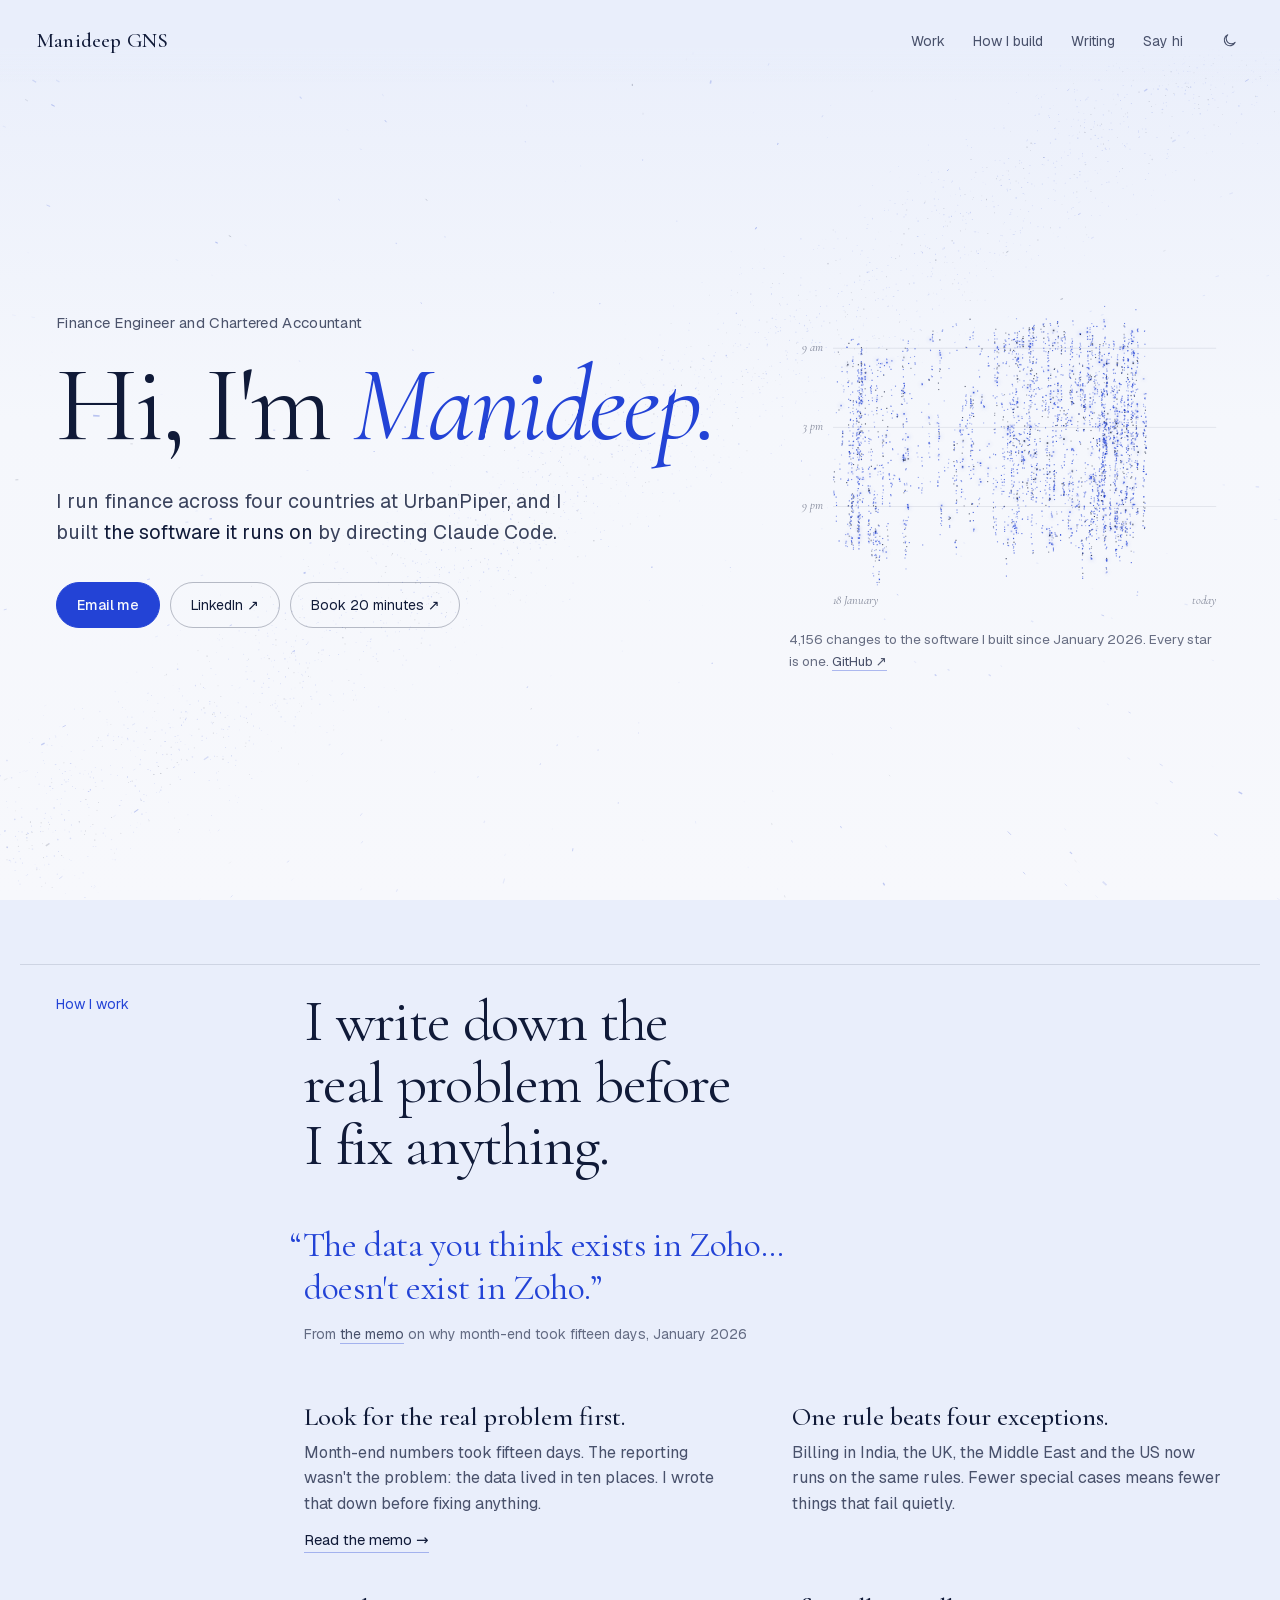
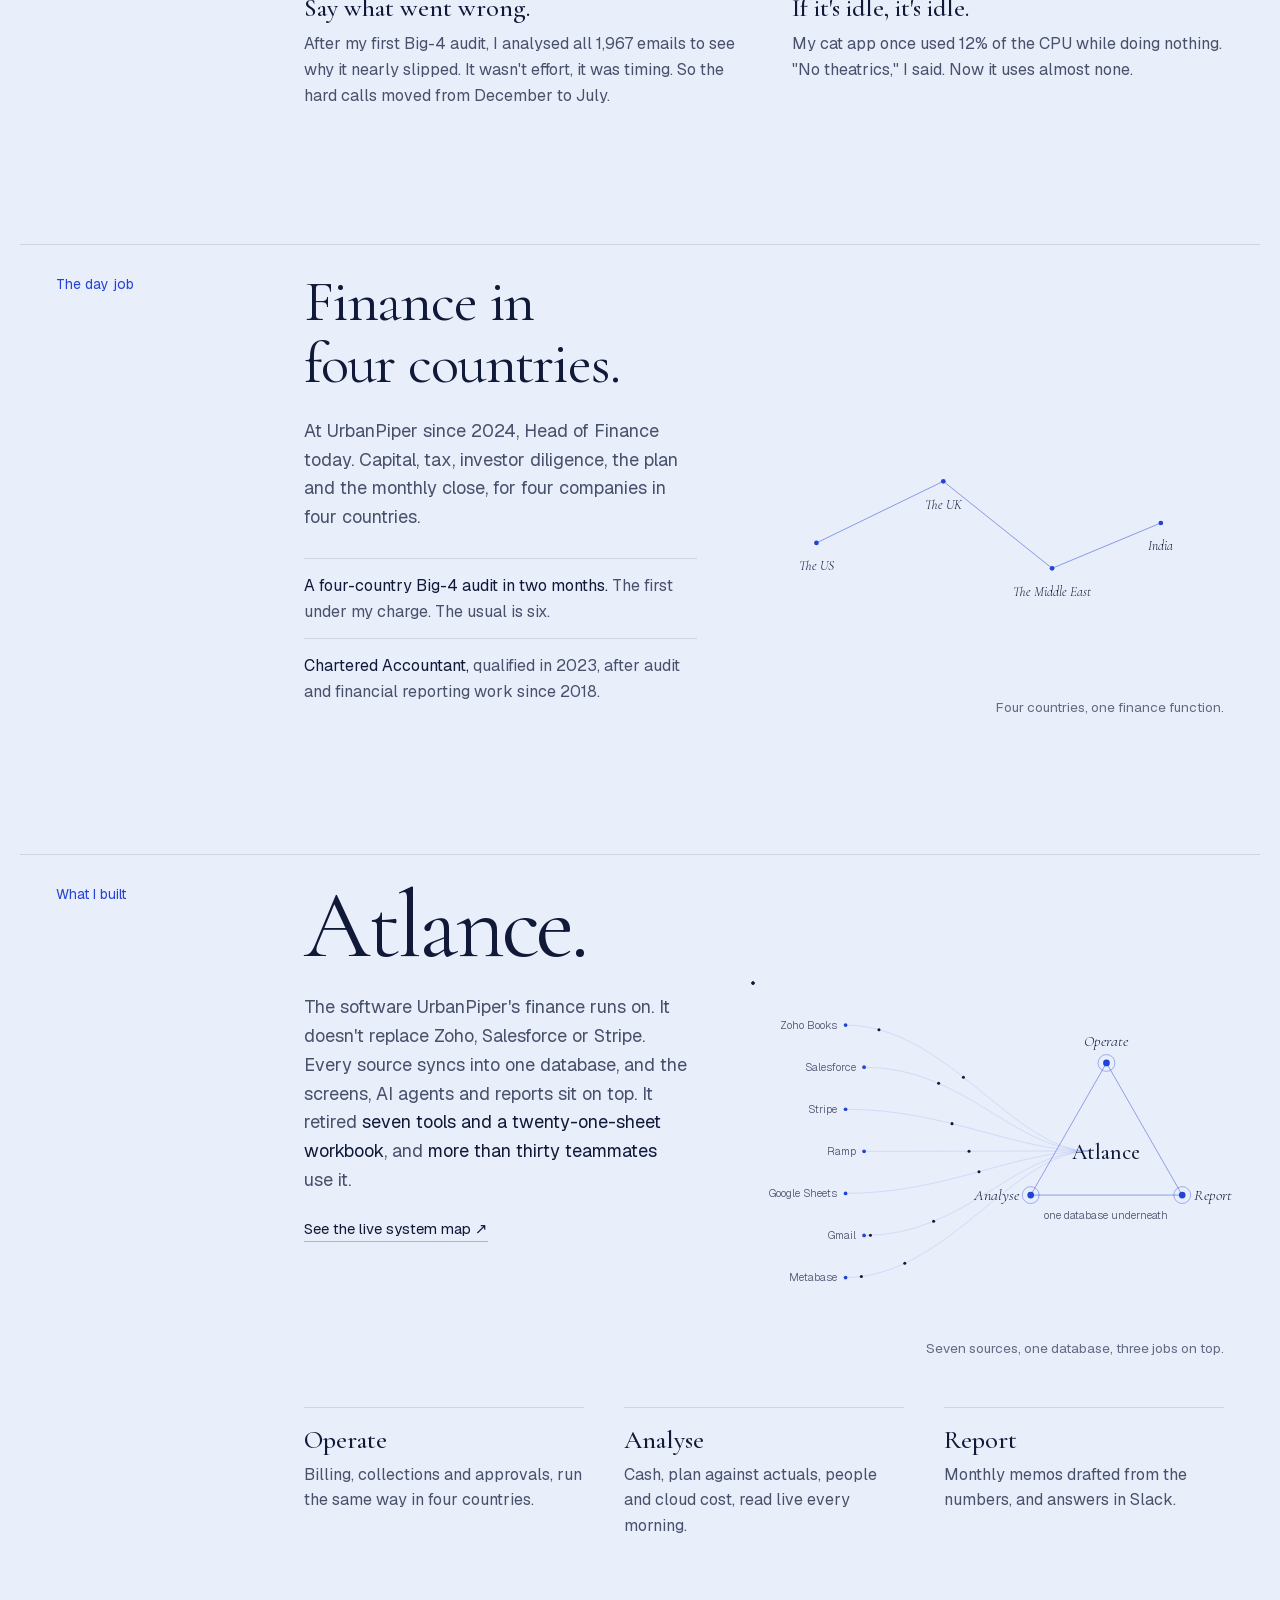
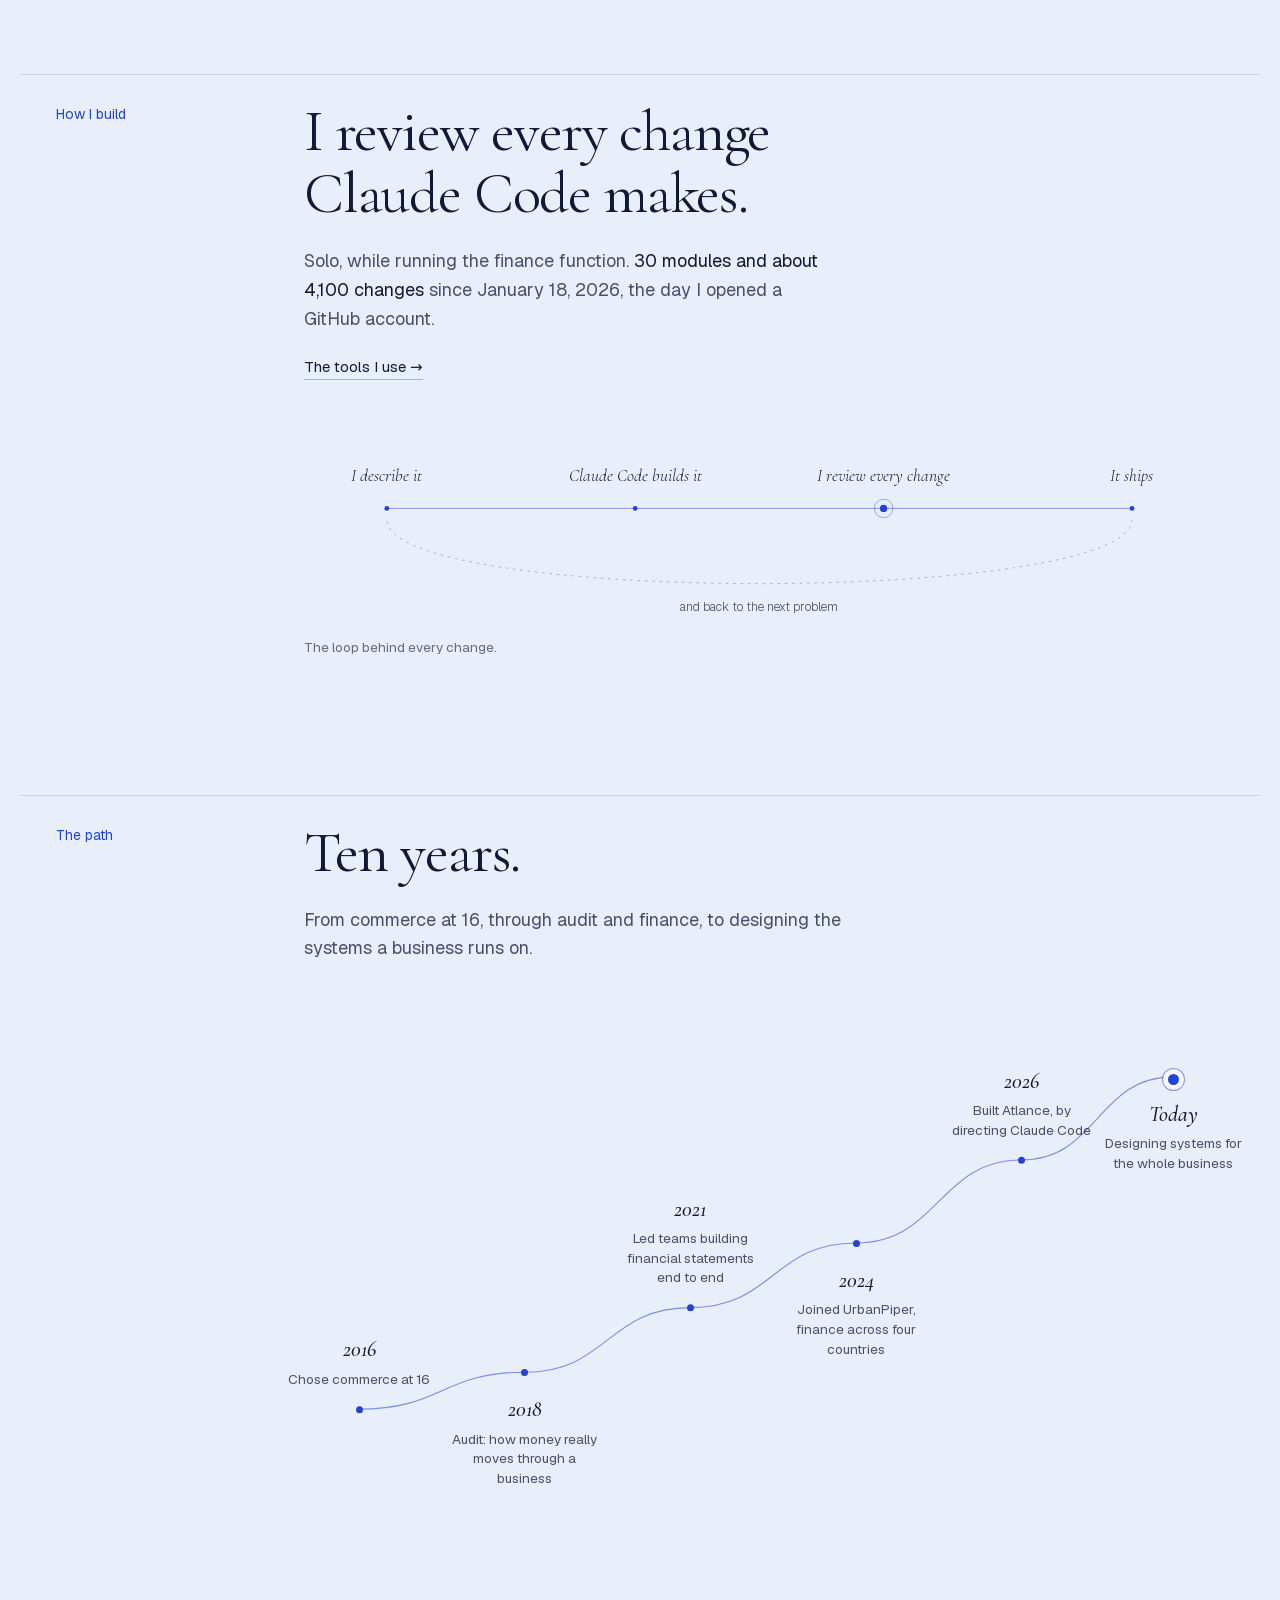
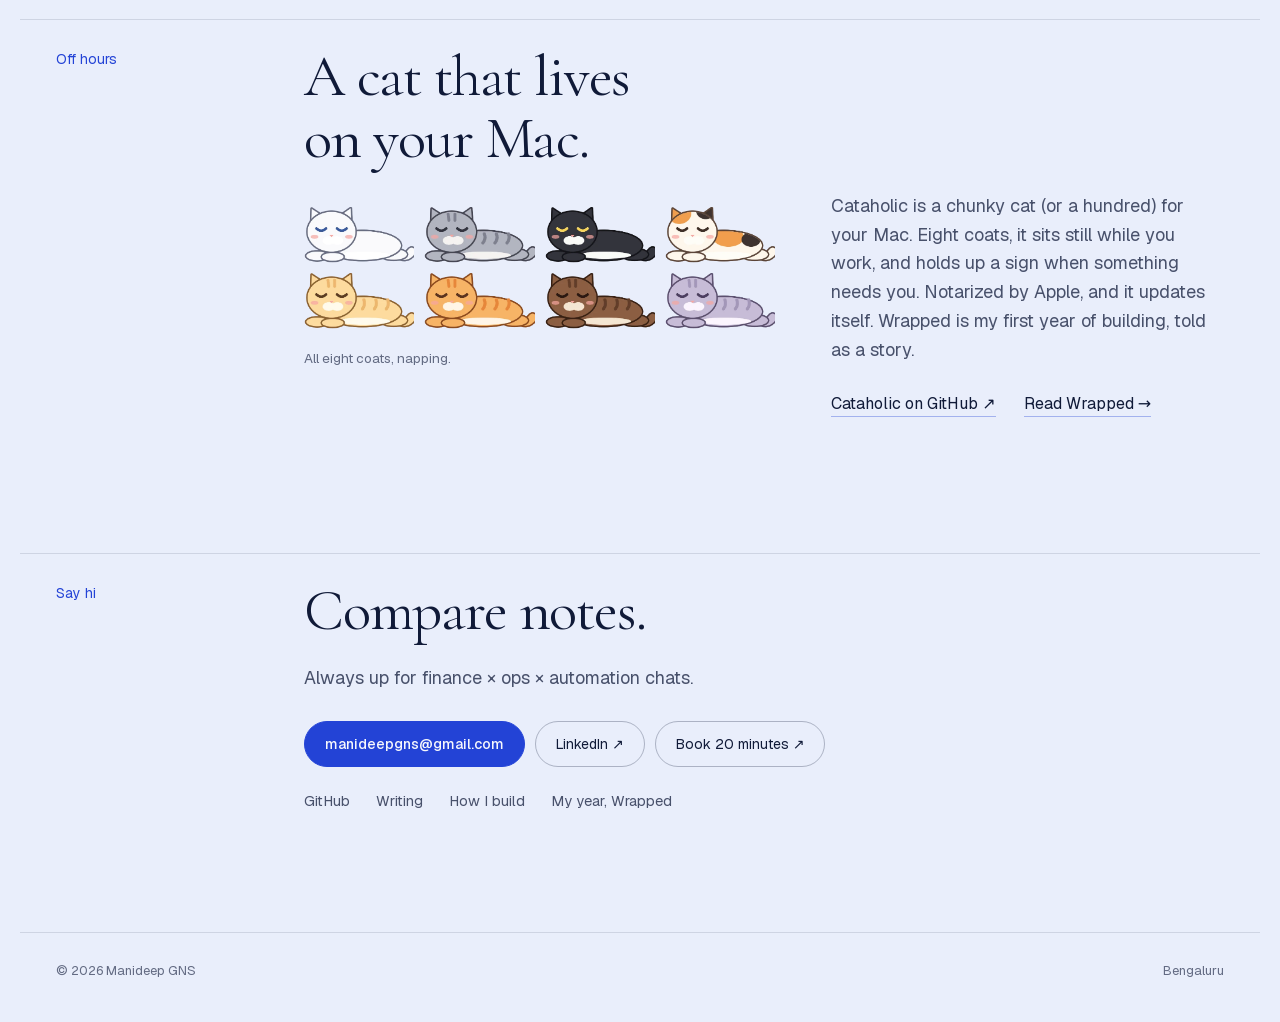
==== index.html @ e7f7c3d4 "feat(site): shorter intro, plainer title line, the build loop drawn, off-hours mirrored Co-Authored-" ====
<!doctype html>
<html lang="en">
<head>
<meta charset="utf-8">
<meta name="viewport" content="width=device-width, initial-scale=1">
<title>Manideep GNS | Chartered Accountant who builds software</title>
<meta name="description" content="Head of Finance at UrbanPiper and a Chartered Accountant in Bengaluru. I run finance across four countries, and built the software it runs on by directing Claude Code.">
<meta property="og:title" content="Manideep GNS | Chartered Accountant who builds software">
<meta property="og:description" content="Head of Finance at UrbanPiper and a Chartered Accountant. I built the software our finance runs on by directing Claude Code in plain English.">
<meta property="og:type" content="website">
<meta property="og:url" content="https://manideepgns.com/">
<meta property="og:image" content="https://manideepgns.com/og/og-manideep.png">
<meta property="og:image:width" content="1200">
<meta property="og:image:height" content="630">
<meta name="twitter:card" content="summary_large_image">
<meta name="twitter:title" content="Manideep GNS | Chartered Accountant who builds software">
<meta name="twitter:description" content="Head of Finance at UrbanPiper and a Chartered Accountant. I built the software our finance runs on by directing Claude Code in plain English.">
<meta name="twitter:image" content="https://manideepgns.com/og/og-manideep.png">
<link rel="icon" type="image/svg+xml" href="favicon.svg">
<link rel="apple-touch-icon" href="apple-touch-icon.png">
<link rel="manifest" href="manifest.webmanifest">
<meta name="theme-color" content="#040406">
<link rel="canonical" href="https://manideepgns.com/">
<link rel="preload" href="fonts/cormorant.woff2" as="font" type="font/woff2" crossorigin>
<link rel="preload" href="fonts/cormorant-italic.woff2" as="font" type="font/woff2" crossorigin>
<link rel="preload" href="fonts/geist.woff2" as="font" type="font/woff2" crossorigin>
<script src="assets/theme.js"></script>
<link rel="stylesheet" href="assets/site.css">
<script type="application/ld+json">
{
  "@context": "https://schema.org",
  "@type": "Person",
  "name": "Manideep GNS",
  "alternateName": "Nagasai Manideep G",
  "url": "https://manideepgns.com/",
  "image": "https://manideepgns.com/manideep.jpg",
  "jobTitle": "Head of Finance",
  "worksFor": { "@type": "Organization", "name": "UrbanPiper", "url": "https://urbanpiper.com" },
  "address": { "@type": "PostalAddress", "addressLocality": "Bengaluru", "addressCountry": "IN" },
  "alumniOf": { "@type": "Organization", "name": "The Institute of Chartered Accountants of India (ICAI)" },
  "hasCredential": "Chartered Accountant (CA), ICAI Nov 2023",
  "description": "Head of Finance at UrbanPiper and a Chartered Accountant. I built the software our finance runs on by directing Claude Code in plain English.",
  "sameAs": ["https://github.com/manideepgns-fin", "https://linkedin.com/in/nagasai-manideep-g-71141412b", "https://cal.com/manideepgns/intro-chat"]
}
</script>
<style>
  /* ── first screen: who I am, in plain words ── */
  .hero { position: relative; z-index: 2; min-height: 100dvh; overflow: hidden; display: grid; align-items: center }
  #dust { position: absolute; inset: 0; width: 100%; height: 100%; opacity: .9 }
  .intro { position: relative; display: grid; grid-template-columns: minmax(0, 1fr) auto; gap: 48px; align-items: center; width: 100%; max-width: 1240px; margin: 0 auto; padding: 120px 36px 80px; will-change: opacity, transform }
  .intro .who { color: var(--dim); font-size: 15px; letter-spacing: .02em }
  .intro h1 { margin-top: 18px; font-family: var(--serif); font-weight: 400; font-size: clamp(56px, 8.4vw, 128px); line-height: .98; letter-spacing: -.025em }
  .intro h1 em { font-style: italic; color: var(--accent) }
  .intro .lede { margin-top: 28px; font-size: clamp(18px, 1.55vw, 21px); line-height: 1.55; color: rgba(var(--ink-rgb),.82); max-width: 40ch; text-wrap: pretty }
  .intro .lede b { font-weight: 400; color: var(--ink) }
  .pills { display: flex; flex-wrap: wrap; gap: 10px; margin-top: 34px }
  /* the first screen's figure: every change to the software, by day (across) and hour (down). A record, not an instrument */
  .when { margin: 0; width: clamp(300px, 34vw, 500px) }
  .when canvas { width: 100%; aspect-ratio: 5 / 4; display: block }
  .when figcaption { margin-top: 14px; color: var(--faint); font-size: 13.5px }
  .when figcaption a { color: var(--dim); border-bottom: 1px solid rgba(var(--ink-rgb),.25); transition: color .3s, border-color .3s }
  .when figcaption a:hover, .when a:hover + figcaption a { color: var(--ink); border-color: var(--ink) }

  main { position: relative; z-index: 2; padding-top: 64px }

  /* ── one idea per section: a rule across, a label in the margin, a plain roman heading, the proof ── */
  .sec { display: grid; grid-template-columns: 200px minmax(0, 1fr); gap: 0 48px; max-width: 1240px; margin: 0 auto; padding: 26px 36px 136px; border-top: 1px solid var(--rule); scroll-margin-top: 88px }
  .lab { color: var(--dim); font-size: 14px; padding-top: 2px }
  .sec h2 { font-family: var(--serif); font-size: clamp(44px, 4.6vw, 66px); font-weight: 400; line-height: 1.05; letter-spacing: -.02em; max-width: 17ch; text-wrap: balance }
  .sec h2.name { font-size: clamp(64px, 7.4vw, 108px); letter-spacing: -.03em; line-height: .95 }
  .sec b { font-weight: 400; color: var(--ink) }
  .body { margin-top: 22px; font-size: 18px; color: var(--dim); max-width: 46ch; text-wrap: pretty }
  .two { display: grid; grid-template-columns: minmax(0, 1fr) minmax(0, 1.2fr); gap: 56px; align-items: start }
  .two .art { margin-top: 12px }
  .link { display: inline-block; margin-top: 22px; font-size: 15px; font-weight: 400; border-bottom: 1px solid rgba(var(--ink-rgb),.3); transition: border-color .3s }
  .link:hover { border-color: var(--ink) }

  /* the memo, in its own words */
  .pq { margin: 48px 0 0 }
  .pq p { max-width: 21em; font-family: var(--serif); font-size: 36px; line-height: 1.18; letter-spacing: -.01em; color: rgba(var(--ink-rgb),.9); text-indent: -.42em }
  .pq figcaption { margin-top: 14px; font-size: 14px; color: var(--faint) }
  .pq figcaption a { color: var(--dim); border-bottom: 1px solid rgba(var(--ink-rgb),.25); transition: color .3s, border-color .3s }
  .pq figcaption a:hover { color: var(--ink); border-color: var(--ink) }

  /* how I work: four habits, each proven by one real moment */
  .hab { list-style: none; margin-top: 56px; display: grid; grid-template-columns: repeat(2, minmax(0, 1fr)); gap: 40px 56px }
  .hab b { display: block; font-family: var(--serif); font-weight: 500; font-size: 26px; line-height: 1.15 }
  .hab p { margin-top: 8px; color: var(--dim); max-width: 44ch; text-wrap: pretty }
  .hab .link { margin-top: 12px }
  .proof { list-style: none; margin-top: 26px }
  .proof li { padding: 14px 0; border-top: 1px solid var(--rule); color: var(--dim); max-width: 50ch }
  .jobs { margin-top: 48px; display: grid; grid-template-columns: repeat(3, minmax(0, 1fr)); gap: 0 40px }
  .jobs div { padding-top: 16px; border-top: 1px solid var(--rule) }
  .jobs dt { font-family: var(--serif); font-weight: 500; font-size: 26px; line-height: 1.2 }
  .jobs dd { margin-top: 6px; color: var(--dim) }

  /* the path: a rising line of stars; it draws itself when you reach it */
  .arc .path { position: relative; height: 480px; margin-top: 40px }
  .path svg { position: absolute; inset: 0; width: 100%; height: 100%; overflow: visible }
  .path svg path { fill: none; stroke: var(--line); stroke-width: 1.2; stroke-dasharray: 1; stroke-dashoffset: 1; transition: stroke-dashoffset 2.6s cubic-bezier(.45,0,.2,1) }
  .arc.in .path svg path { stroke-dashoffset: 0 }
  .path ol { list-style: none }
  .path li { position: absolute; width: 150px; transform: translate(-50%, 0); opacity: 0; transition: opacity .8s ease var(--d) }
  .path li::before { content: ''; position: absolute; left: 50%; width: 7px; height: 7px; margin-left: -3.5px; border-radius: 50%; background: var(--ink); box-shadow: 0 0 14px 3px rgba(var(--glow),.35) }
  .path li.up { padding-bottom: 20px; transform: translate(-50%, -100%) } .path li.up::before { bottom: -3.5px }
  .path li.down { padding-top: 20px } .path li.down::before { top: -3.5px }
  .path li.now::before { width: 11px; height: 11px; margin-left: -5.5px; box-shadow: 0 0 22px 6px rgba(var(--glow),.5); background: var(--accent) }
  .arc.in .path li { opacity: 1 }
  .path li b { display: block; font-family: var(--serif); font-style: italic; font-weight: 500; font-size: 22px; text-align: center }
  .path li span { display: block; color: var(--dim); font-size: 13.5px; line-height: 1.45; text-align: center; margin-top: 2px }
  @media (prefers-reduced-motion: reduce) { .path svg path, .path li { transition: none } }

  /* the drawings: small constellations that carry a caption, never a riddle. Drawn whole on load */
  .art { margin: 0 }
  .art svg { width: 100%; max-width: 520px; height: auto; display: block; margin: 0 0 0 auto; overflow: visible }
  .art figcaption { margin-top: 18px; text-align: right; color: var(--faint); font-size: 13.5px }
  .art .ln { stroke: var(--line); stroke-width: 1 }
  .art .st { fill: var(--ink); opacity: .9 }
  .art .st.lit { filter: drop-shadow(0 0 5px rgba(var(--glow),.9)); fill: var(--accent) }
  .art .ha { fill: url(#halo); opacity: .6 }
  .art .tx { fill: var(--dim); font-family: var(--sans); font-weight: 300 }
  .art .tx.big { fill: var(--ink); font-family: var(--serif); font-weight: 500 }
  .art .tx.it { fill: var(--ink); font-family: var(--serif); font-style: italic }
  .art .flow { fill: none; stroke: var(--ink); stroke-width: .6; opacity: .12 }
  .art .packet { fill: rgb(var(--star-warm)); filter: drop-shadow(0 0 3px rgba(var(--star-warm),.9)) }

  /* how I build: the loop, drawn across the column */
  .art.loop { margin-top: 64px } .art.loop svg { max-width: none; margin: 0 } .art.loop figcaption { text-align: left }
  .art .ln.back { fill: none; stroke-dasharray: 3 5; opacity: .7 }
  /* off hours, mirrored so the page doesn't repeat one split: the cats lead */
  .two.flip { grid-template-columns: minmax(0, 1.2fr) minmax(0, 1fr) } .two.flip > .art { order: -1; margin-top: 34px }
  .two.flip .naps { margin: 0 } .two.flip .art figcaption { text-align: left }

  /* off hours: Cataholic's eight coats, napping */
  .naps { display: grid; grid-template-columns: repeat(4, minmax(0, 1fr)); gap: 6px 10px; max-width: 480px; margin: 0 0 0 auto }
  .naps img { width: 100%; height: auto; aspect-ratio: 368 / 200; object-fit: cover; object-position: 50% 71%; filter: brightness(.88) }
  .row { display: flex; flex-wrap: wrap; gap: 10px 28px; margin-top: 26px; font-size: 16px; color: var(--ink) }
  .row a { border-bottom: 1px solid rgba(var(--ink-rgb),.3); transition: border-color .3s }
  .row a:hover { border-color: var(--ink) }

  /* ── the end ── */
  #hi { padding-bottom: 120px }
  .sec .pills { margin-top: 28px }
  .links { display: flex; flex-wrap: wrap; gap: 10px 26px; margin-top: 22px; color: var(--dim); font-size: 14.5px }
  .links a { transition: color .3s }
  .links a:hover { color: var(--ink) }

  /* by day, the atlas in one ink: stars and lines in ultramarine, bright stars ringed rather than glowing */
  [data-theme="light"] .lab { color: var(--accent) }
  [data-theme="light"] .pq p { color: var(--accent) }
  [data-theme="light"] .link, [data-theme="light"] .row a, [data-theme="light"] .when figcaption a, [data-theme="light"] .pq figcaption a { border-color: rgba(var(--accent-rgb),.35) }
  [data-theme="light"] .link:hover, [data-theme="light"] .row a:hover, [data-theme="light"] .when figcaption a:hover, [data-theme="light"] .pq figcaption a:hover { border-color: var(--accent); color: var(--accent) }
  [data-theme="light"] .art .st { fill: var(--accent); opacity: 1 }
  [data-theme="light"] .art .st.lit, [data-theme="light"] .art .packet { filter: none }
  [data-theme="light"] .art .ha { display: none }
  [data-theme="light"] .art .ha.lit { display: inline; fill: none; stroke: var(--accent); stroke-width: 1; r: 10px; opacity: .45 }
  [data-theme="light"] .art .flow { stroke: var(--accent); opacity: .22 }
  [data-theme="light"] .path li::before { background: var(--accent); box-shadow: none }
  [data-theme="light"] .path li.now::before { box-shadow: 0 0 0 5px var(--on-ink), 0 0 0 6px rgba(var(--accent-rgb),.5) }
  [data-theme="light"] .naps img { filter: none }

  @media (max-width: 820px) {
    .intro { grid-template-columns: minmax(0, 1fr); gap: 0; padding: 88px 20px 56px }
    .when { order: -1; width: 100%; max-width: 420px; margin: 0 0 22px }
      .intro h1 { margin-top: 12px }
    .intro .lede { margin-top: 20px }
    main { padding-top: 40px }
    .sec { grid-template-columns: minmax(0, 1fr); padding: 22px 20px 96px; scroll-margin-top: 72px }
    .lab { padding-top: 0; margin-bottom: 18px }
    .two { grid-template-columns: minmax(0, 1fr); gap: 40px }
    .pq { margin-top: 36px }
    .pq p { font-size: 28px; text-wrap: balance }
    .pq br { display: none }
    .hab { grid-template-columns: minmax(0, 1fr); gap: 32px; margin-top: 44px }
    .jobs { grid-template-columns: minmax(0, 1fr); gap: 20px; margin-top: 40px }
    .arc .path { height: auto; margin-top: 28px } .path svg { display: none }
    .path ol { border-left: 1px solid var(--rule); margin-left: 6px }
    .path li, .path li.up, .path li.down { position: relative; left: auto !important; top: auto !important; width: auto; transform: none; padding: 0 0 26px 24px }
    .path li::before, .path li.up::before, .path li.down::before { left: -4px; top: 9px; bottom: auto; margin-left: 0 }
    .path li b, .path li span { text-align: left }
    .art svg { margin: 0 auto; max-width: 420px }
    .art figcaption { text-align: center }
    .naps, .two.flip .naps { margin: 0 auto }
    .two.flip > .art { order: 0 } .two.flip .art figcaption { text-align: center }
    .art.loop { margin-top: 44px } .art.loop svg { max-width: 360px }
    #hi { padding-bottom: 88px }
  }
</style>
</head>
<body>
<canvas class="stars" aria-hidden="true"></canvas>
<header class="top solid">
  <a class="me" href="./">Manideep GNS</a>
  <nav aria-label="Main"><a href="#work">Work</a><a class="wide" href="stack.html">How I build</a><a href="writing/">Writing</a><a href="#hi">Say hi</a></nav>
</header>
<svg width="0" height="0" style="position:absolute" aria-hidden="true">
  <defs><radialGradient id="halo"><stop offset="0" style="stop-color:rgb(var(--glow))" stop-opacity=".55"/><stop offset="1" style="stop-color:rgb(var(--glow))" stop-opacity="0"/></radialGradient></defs>
</svg>

<section class="hero" aria-label="Introduction">
  <canvas id="dust" aria-hidden="true"></canvas>
  <div class="intro">
    <div>
      <p class="who">Finance Engineer and Chartered Accountant</p>
      <h1>Hi, I'm <em>Manideep.</em></h1>
      <p class="lede">I run finance across four countries at UrbanPiper, and I built <b>the software it runs on</b> by directing Claude Code.</p>
      <div class="pills">
        <a class="pill solid" href="mailto:manideepgns@gmail.com">Email me</a>
        <a class="pill" href="https://linkedin.com/in/nagasai-manideep-g-71141412b">LinkedIn ↗</a>
        <a class="pill" href="https://cal.com/manideepgns/intro-chat">Book 20 minutes ↗</a>
      </div>
    </div>
    <figure class="when"><a href="https://github.com/manideepgns-fin" aria-label="My GitHub"><canvas id="when" aria-hidden="true"></canvas></a><figcaption><span data-stat="dots">4,156</span> changes to the software I built since January 2026. Every star is one. <a href="https://github.com/manideepgns-fin">GitHub ↗</a></figcaption></figure>
  </div>
</section>

<main>
  <section class="sec" id="how-i-work">
    <p class="lab">How I work</p>
    <div>
      <h2>I write down the real problem before I fix anything.</h2>
      <figure class="pq"><blockquote cite="writing/why-mis-takes-15-days.html"><p>“The data you think exists in Zoho… <br>doesn't exist in Zoho.”</p></blockquote><figcaption>From <a href="writing/why-mis-takes-15-days.html">the memo</a> on why month-end took fifteen days, January 2026</figcaption></figure>
      <ol class="hab">
        <li><b>Look for the real problem first.</b><p>Month-end numbers took fifteen days. The reporting wasn't the problem: the data lived in ten places. I wrote that down before fixing anything.</p><a class="link" href="writing/why-mis-takes-15-days.html">Read the memo →</a></li>
        <li><b>One rule beats four exceptions.</b><p>Billing in India, the UK, the Middle East and the US now runs on the same rules. Fewer special cases means fewer things that fail quietly.</p></li>
        <li><b>Say what went wrong.</b><p>After my first Big-4 audit, I analysed all 1,967 emails to see why it nearly slipped. It wasn't effort, it was timing. So the hard calls moved from December to July.</p></li>
        <li><b>If it's idle, it's idle.</b><p>My cat app once used 12% of the CPU while doing nothing. "No theatrics," I said. Now it uses almost none.</p></li>
      </ol>
    </div>
  </section>

  <section class="sec" id="job">
    <p class="lab">The day job</p>
    <div>
      <h2>Finance in four countries.</h2>
      <div class="two">
        <div>
          <p class="body">At UrbanPiper since 2024, Head of Finance today. Capital, tax, investor diligence, the plan and the monthly close, for four companies in four countries.</p>
          <ul class="proof">
            <li><b>A four-country Big-4 audit in two months.</b> The first under my charge. The usual is six.</li>
            <li><b>Chartered Accountant,</b> qualified in 2023, after audit and financial reporting work since 2018.</li>
          </ul>
        </div>
        <figure class="art" data-art="countries"><svg aria-hidden="true"></svg><figcaption>Four countries, one finance function.</figcaption></figure>
      </div>
    </div>
  </section>

  <section class="sec" id="work">
    <p class="lab">What I built</p>
    <div>
      <h2 class="name">Atlance.</h2>
      <div class="two">
        <div>
          <p class="body">The software UrbanPiper's finance runs on. It doesn't replace Zoho, Salesforce or Stripe. Every source syncs into one database, and the screens, AI agents and reports sit on top. It retired <b>seven tools and a twenty-one-sheet workbook</b>, and <b>more than thirty teammates</b> use it.</p>
          <a class="link" href="https://atlance.urbanpiper.ai/architecture/">See the live system map ↗</a>
        </div>
        <figure class="art" data-art="flow"><svg aria-hidden="true"></svg><figcaption>Seven sources, one database, three jobs on top.</figcaption></figure>
      </div>
      <dl class="jobs">
        <div><dt>Operate</dt><dd>Billing, collections and approvals, run the same way in four countries.</dd></div>
        <div><dt>Analyse</dt><dd>Cash, plan against actuals, people and cloud cost, read live every morning.</dd></div>
        <div><dt>Report</dt><dd>Monthly memos drafted from the numbers, and answers in Slack.</dd></div>
      </dl>
    </div>
  </section>

  <section class="sec" id="how">
    <p class="lab">How I build</p>
    <div>
      <h2>I review every change Claude Code makes.</h2>
      <p class="body">Solo, while running the finance function. <b><span data-stat="modules">30</span> modules and <span data-stat="commits">about 4,100</span> changes</b> since January 18, 2026, the day I opened a GitHub account.</p>
      <a class="link" href="stack.html">The tools I use →</a>
      <figure class="art loop" data-art="loop"><svg aria-hidden="true"></svg><figcaption>The loop behind every change.</figcaption></figure>
    </div>
  </section>

  <section class="sec arc" id="arc">
    <p class="lab">The path</p>
    <div>
      <h2>Ten years.</h2>
      <p class="body">From commerce at 16, through audit and finance, to designing the systems a business runs on.</p>
      <div class="path">
        <svg viewBox="0 0 1000 520" preserveAspectRatio="none" aria-hidden="true"><path id="arcline" pathLength="1" d=""/></svg>
        <ol id="arcpoints">
          <li><b>2016</b><span>Chose commerce at 16</span></li>
          <li><b>2018</b><span>Audit: how money really moves through a business</span></li>
          <li><b>2021</b><span>Led teams building financial statements end to end</span></li>
          <li><b>2024</b><span>Joined UrbanPiper, finance across four countries</span></li>
          <li><b>2026</b><span>Built Atlance, by directing Claude Code</span></li>
          <li class="now"><b>Today</b><span>Designing systems for the whole business</span></li>
        </ol>
      </div>
    </div>
  </section>

  <section class="sec" id="off-hours">
    <p class="lab">Off hours</p>
    <div>
      <h2>A cat that lives on your Mac.</h2>
      <div class="two flip">
        <div>
          <p class="body">Cataholic is a chunky cat (or a hundred) for your Mac. Eight coats, it sits still while you work, and holds up a sign when something needs you. Notarized by Apple, and it updates itself. Wrapped is my first year of building, told as a story.</p>
          <p class="row"><a href="https://github.com/manideepgns-fin/cataholic">Cataholic on GitHub ↗</a><a href="wrapped/">Read Wrapped →</a></p>
        </div>
        <figure class="art">
          <div class="naps" aria-hidden="true"><img src="assets/cats/snow-nap.webp" width="368" height="496" alt="" loading="lazy"><img src="assets/cats/smokey-nap.webp" width="368" height="496" alt="" loading="lazy"><img src="assets/cats/tux-nap.webp" width="368" height="496" alt="" loading="lazy"><img src="assets/cats/patches-nap.webp" width="368" height="496" alt="" loading="lazy"><img src="assets/cats/butter-nap.webp" width="368" height="496" alt="" loading="lazy"><img src="assets/cats/ginger-nap.webp" width="368" height="496" alt="" loading="lazy"><img src="assets/cats/cocoa-nap.webp" width="368" height="496" alt="" loading="lazy"><img src="assets/cats/lilac-nap.webp" width="368" height="496" alt="" loading="lazy"></div>
          <figcaption>All eight coats, napping.</figcaption>
        </figure>
      </div>
    </div>
  </section>

  <section class="sec" id="hi">
    <p class="lab">Say hi</p>
    <div>
      <h2>Compare notes.</h2>
      <p class="body">Always up for finance × ops × automation chats.</p>
      <div class="pills">
        <a class="pill solid" href="mailto:manideepgns@gmail.com">manideepgns@gmail.com</a>
        <a class="pill" href="https://linkedin.com/in/nagasai-manideep-g-71141412b">LinkedIn ↗</a>
        <a class="pill" href="https://cal.com/manideepgns/intro-chat">Book 20 minutes ↗</a>
      </div>
      <div class="links">
        <a href="https://github.com/manideepgns-fin">GitHub</a>
        <a href="writing/">Writing</a>
        <a href="stack.html">How I build</a>
        <a href="wrapped/">My year, Wrapped</a>
      </div>
    </div>
  </section>
</main>
<footer class="foot"><span>© 2026 Manideep GNS</span><span>Bengaluru</span></footer>

<script src="assets/sky.js" defer></script>
<script>
const NS = 'http://www.w3.org/2000/svg', mk = (tag, attrs, parent) => { const n = document.createElementNS(NS, tag); for (const k in attrs) n.setAttribute(k, attrs[k]); parent.appendChild(n); return n }
const reduce = matchMedia('(prefers-reduced-motion: reduce)').matches
const rng = s => () => (s = s * 16807 % 2147483647) / 2147483647
// colours for the canvases come from the theme in site.css (r,g,b triples)
const tok = () => { const c = getComputedStyle(document.documentElement), v = n => c.getPropertyValue(n).trim()
  return { ink: v('--ink-rgb'), warm: v('--star-warm'), cool: v('--star-cool'), glow: v('--glow'), a: parseFloat(v('--star-a')) || 1, day: document.documentElement.dataset.theme === 'light' } }

// the Milky Way band behind the first screen
const dust = document.getElementById('dust')
function drawDust() {
  const r = dust.getBoundingClientRect(), dpr = Math.min(devicePixelRatio || 1, 2), phone = r.width / r.height < .9
  dust.width = r.width * dpr; dust.height = r.height * dpr
  const g = dust.getContext('2d'), C = tok(); g.setTransform(dpr, 0, 0, dpr, 0, 0)
  const w = r.width, h = r.height, x0 = 0, y0 = h * (phone ? .9 : .95), x1 = w, y1 = h * (phone ? .05 : .02), len = Math.hypot(x1 - x0, y1 - y0)
  const ux = (x1 - x0) / len, uy = (y1 - y0) / len, nx = -uy, ny = ux, rnd = rng(3), gauss = () => (rnd() + rnd() + rnd() - 1.5) / 1.5
  for (let i = 0; i < 2600; i++) {
    const t = rnd() * len, off = gauss() * (phone ? 90 : 120)
    g.globalAlpha = (.12 + rnd() * .45) * (1 - Math.min(1, Math.abs(off) / 160)) * C.a
    g.fillStyle = `rgb(${rnd() < .2 ? C.warm : C.cool})`
    g.fillRect(x0 + ux * t + nx * off, y0 + uy * t + ny * off, rnd() < .9 ? .8 : 1.4, rnd() < .9 ? .8 : 1.4)
  }
  g.globalAlpha = 1
  if (C.day) return // by day the band is ink specks only; a glow would read as a smudge on paper
  for (let i = 0; i < 7; i++) {
    const t = len * (.1 + i * .13), cx = x0 + ux * t + nx * gauss() * 30, cy = y0 + uy * t + ny * gauss() * 30
    const grd = g.createRadialGradient(cx, cy, 0, cx, cy, 170)
    grd.addColorStop(0, `rgba(${C.cool},.05)`); grd.addColorStop(1, `rgba(${C.cool},0)`)
    g.fillStyle = grd; g.fillRect(cx - 170, cy - 170, 340, 340)
  }
}

/* Each section's drawing: stars and lines in local units, every name printed, nothing behind a hover */
const star = (svg, x, y, lit) => { mk('circle', { class: 'ha' + (lit ? ' lit' : ''), cx: x, cy: y, r: lit ? 26 : 14 }, svg); mk('circle', { class: 'st' + (lit ? ' lit' : ''), cx: x, cy: y, r: lit ? 4 : 2.6 }, svg) }
const line = (svg, [x1, y1], [x2, y2]) => mk('line', { class: 'ln', x1, y1, x2, y2 }, svg)
const text = (svg, x, y, s, size, cls = '', anchor = 'middle') => { mk('text', { class: 'tx ' + cls, x, y, 'text-anchor': anchor, 'font-size': size }, svg).textContent = s }
const ART = {
  countries(svg) {
    svg.setAttribute('viewBox', '0 0 520 300')
    const P = [['The US', 70, 150], ['The UK', 210, 82], ['The Middle East', 330, 178], ['India', 450, 128]]
    P.slice(1).forEach((p, i) => line(svg, [P[i][1], P[i][2]], [p[1], p[2]]))
    P.forEach(([n, x, y]) => { star(svg, x, y); text(svg, x, y + 30, n, 15, 'it') })
  },
  loop(svg) {
    const wide = svg.parentNode.clientWidth >= 700
    const L = ['I describe it', 'Claude Code builds it', 'I review every change', 'It ships']
    if (wide) {
      svg.setAttribute('viewBox', '0 0 1000 190')
      const X = [90, 360, 630, 900], y = 70
      for (let i = 1; i < 4; i++) line(svg, [X[i - 1], y], [X[i], y])
      mk('path', { class: 'ln back', d: `M ${X[3]} ${y + 12} C ${X[3]} 175, ${X[0]} 175, ${X[0]} ${y + 12}` }, svg)
      X.forEach((x, i) => { star(svg, x, y, i === 2); text(svg, x, y - 30, L[i], 19, 'it') })
      text(svg, 495, 182, 'and back to the next problem', 13)
    } else {
      svg.setAttribute('viewBox', '0 0 340 330')
      const Y = [30, 110, 190, 270], x = 40
      for (let i = 1; i < 4; i++) line(svg, [x, Y[i - 1]], [x, Y[i]])
      Y.forEach((y, i) => { star(svg, x, y, i === 2); text(svg, x + 28, y + 6, L[i], 18, 'it', 'start') })
      text(svg, x + 28, 318, 'and back to the next problem', 13, '', 'start')
    }
  },
  flow(svg) {
    const wide = svg.parentNode.clientWidth >= 380, rnd = rng(11)
    svg.setAttribute('viewBox', wide ? '0 0 560 400' : '0 0 420 460')
    const T = wide ? [[420, 95], [330, 252], [510, 252]] : [[210, 205], [110, 380], [310, 380]]
    const cx = (T[0][0] + T[1][0] + T[2][0]) / 3, cy = (T[0][1] + T[1][1] + T[2][1]) / 3
    const SRC = ['Zoho Books', 'Salesforce', 'Stripe', 'Ramp', 'Google Sheets', 'Gmail', 'Metabase']
    SRC.forEach((name, i) => {
      const [x, y] = wide ? [110 + (i % 2) * 22, 50 + i * 50] : [30 + i * 60, 40 + (i % 2) * 30]
      const d = wide ? `M ${x} ${y} C ${x + 120} ${y}, ${cx - 110} ${cy}, ${cx - 20} ${cy}` : `M ${x} ${y} C ${x} ${y + 70}, ${cx} ${cy - 100}, ${cx} ${cy - 16}`
      mk('path', { class: 'flow', d }, svg)
      if (!reduce) for (let k = 0; k < 2; k++) {
        const dot = mk('circle', { class: 'packet', r: 1.8 }, svg)
        mk('animateMotion', { dur: `${(3.4 + rnd() * 2.2).toFixed(2)}s`, begin: `${(k * 1.9 + rnd() * 2).toFixed(2)}s`, repeatCount: 'indefinite', path: d }, dot)
      }
      mk('circle', { class: 'st', cx: x, cy: y, r: 2.2 }, svg)
      if (wide) text(svg, x - 10, y + 4.5, name, 13, '', 'end')
    })
    if (!wide) text(svg, 210, 18, 'Zoho, Salesforce, Stripe and more', 14)
    ;[[T[0], T[1]], [T[1], T[2]], [T[2], T[0]]].forEach(([p, q]) => line(svg, p, q))
    T.forEach(([x, y], i) => { star(svg, x, y, true)
      text(svg, i === 0 ? x : i === 1 ? x - 14 : x + 14, i === 0 ? y - 20 : y + 6, ['Operate', 'Analyse', 'Report'][i], 19, 'it', i === 0 ? 'middle' : i === 1 ? 'end' : 'start') })
    text(svg, cx, cy + 9, 'Atlance', 26, 'big')
    text(svg, cx, T[1][1] + 28, 'one database underneath', 13)
  },
}
const drawArt = () => document.querySelectorAll('[data-art]').forEach(f => { const svg = f.querySelector('svg'); svg.replaceChildren(); ART[f.dataset.art](svg) })

// the first screen's figure: every change to the software, placed by the day it was made (across) and the
// hour of that day in Bengaluru (down). Live from Atlance; the copy in assets/ is the fallback.
const when = document.getElementById('when')
let changes = null
function drawWhen() {
  const r = when.getBoundingClientRect(), dpr = Math.min(devicePixelRatio || 1, 2)
  if (!changes || !r.width) return
  when.width = r.width * dpr; when.height = r.height * dpr
  const g = when.getContext('2d'), C = tok(); g.setTransform(dpr, 0, 0, dpr, 0, 0)
  const pts = changes.pts, days = Math.max(pts[pts.length - 1][0] + 1, Math.round((Date.now() - new Date(changes.first)) / 864e5))
  const L = 44, R = 8, T = 28, B = 30, w = r.width - L - R, h = r.height - T - B, rnd = rng(5)
  const X = d => L + d / days * w, Y = hr => T + ((hr < 5 ? hr + 24 : hr) - 5) / 22 * h
  g.font = 'italic 12px ' + getComputedStyle(document.body).getPropertyValue('--serif'); g.textBaseline = 'middle'
  for (const [hr, s] of [[9, '9 am'], [15, '3 pm'], [21, '9 pm']]) {
    g.fillStyle = `rgba(${C.ink},.5)`; g.textAlign = 'right'; g.fillText(s, L - 10, Y(hr))
    g.fillStyle = `rgba(${C.ink},.08)`; g.fillRect(L, Y(hr), w, 1)
  }
  g.fillStyle = `rgba(${C.ink},.5)`; g.textBaseline = 'top'
  g.textAlign = 'left'; g.fillText('18 January', L, T + h + 10); g.textAlign = 'right'; g.fillText('today', L + w, T + h + 10)
  for (const [d, hr] of pts) {
    const warm = rnd() < .16, big = rnd() < .06, x = X(d + rnd() * .9), y = Y(hr) + (rnd() - .5) * 2
    g.globalAlpha = .28 + rnd() * .55; g.fillStyle = `rgb(${warm ? C.warm : C.day ? C.cool : C.ink})`
    if (big) { g.shadowColor = `rgba(${C.glow},.8)`; g.shadowBlur = 4; g.fillRect(x, y, 1.6, 1.6); g.shadowBlur = 0 } else g.fillRect(x, y, 1.1, 1.1)
  }
  g.globalAlpha = 1
}
fetch('https://atlance.urbanpiper.ai/changes.json', { cache: 'no-cache' }).then(r => r.ok ? r.json() : Promise.reject())
  .catch(() => fetch('assets/changes.json').then(r => r.json()))
  .then(c => { if (!c || !c.pts || !c.pts.length) return; changes = c; document.querySelector('[data-stat="dots"]').textContent = c.pts.length.toLocaleString('en-US'); drawWhen() })
  .catch(() => {})

// email buttons open a new email where there's a mail app, and always copy the address and say so,
// since a mailto: link alone does nothing on machines without one
document.querySelectorAll('a[href^="mailto:"]').forEach(a => {
  const email = a.getAttribute('href').slice(7), label = a.textContent
  a.addEventListener('click', () => {
    const done = () => { a.textContent = 'Copied: ' + email; clearTimeout(a.t); a.t = setTimeout(() => { a.textContent = label }, 2400) }
    const legacy = () => { const t = Object.assign(document.createElement('textarea'), { value: email }); document.body.append(t); t.select(); document.execCommand('copy'); t.remove() }
    navigator.clipboard ? navigator.clipboard.writeText(email).then(done, () => { legacy(); done() }) : (legacy(), done())
  })
})

drawDust(); drawArt()

// the path: checkpoints along a rising curve; labels alternate above and below; it draws in once you reach it
;(() => {
  const P = [[60,440],[240,400],[420,330],[600,260],[780,170],[945,80]]
  let d = `M ${P[0][0]} ${P[0][1]}`
  for (let i = 1; i < P.length; i++) { const [x0, y0] = P[i - 1], [x1, y1] = P[i], mx = (x0 + x1) / 2; d += ` C ${mx} ${y0}, ${mx} ${y1}, ${x1} ${y1}` }
  document.getElementById('arcline').setAttribute('d', d)
  document.querySelectorAll('#arcpoints li').forEach((li, i) => {
    li.style.left = (P[i][0] / 10) + '%'; li.style.top = (P[i][1] / 520 * 100) + '%'
    li.classList.add(i % 2 ? 'down' : 'up'); li.style.setProperty('--d', (.3 + i * .26).toFixed(2) + 's')
  })
  const arc = document.getElementById('arc')
  if (reduce) arc.classList.add('in')
  else new IntersectionObserver((es, o) => { if (es[0].isIntersecting) { arc.classList.add('in'); o.disconnect() } }, { rootMargin: '0px 0px -15% 0px' }).observe(arc)
})()
addEventListener('themechange', () => { drawDust(); drawWhen() })
let lastW = innerWidth, rt
addEventListener('resize', () => { clearTimeout(rt); rt = setTimeout(() => {
  drawDust()
  if (innerWidth !== lastW) { lastW = innerWidth; drawArt(); drawWhen() }
}, 150) })

// the live numbers come from Atlance itself; the text in the page is only the fallback
fetch('https://atlance.urbanpiper.ai/stats.json', { cache: 'no-cache' }).then(r => r.ok ? r.json() : null).then(s => {
  const a = s && s.atlance, set = (k, v) => { if (v) document.querySelector(`[data-stat="${k}"]`).textContent = v }
  if (!a || !a.total_commits) return
  set('modules', a.modules)
  set('commits', 'about ' + (Math.round(a.total_commits / 100) * 100).toLocaleString('en-US'))
}).catch(() => {})

// the first screen recedes as you fly into the sky (called by sky.js once per frame)
const intro = document.querySelector('.intro')
window.onSkyFrame = (y, H) => {
  const k = Math.min(1, y / (H * .8))
  intro.style.opacity = Math.max(0, 1 - k * 1.3); intro.style.transform = `translateY(${(-k * 40).toFixed(1)}px)`
}
</script>
</body>
</html>
---- assets/site.css ----
/* manideepgns.com: one night sky for every page.
   Type rule: Cormorant Garamond for the sky (names, headlines; italic for star names, as old
   celestial atlases label constellations). Geist for reading text and controls. */

@font-face { font-family: 'Cormorant Garamond'; font-style: normal; font-weight: 300 700; font-display: swap; src: url(../fonts/cormorant.woff2) format('woff2') }
@font-face { font-family: 'Cormorant Garamond'; font-style: italic; font-weight: 300 700; font-display: swap; src: url(../fonts/cormorant-italic.woff2) format('woff2') }
@font-face { font-family: 'Geist'; font-style: normal; font-weight: 100 900; font-display: swap; src: url(../fonts/geist.woff2) format('woff2') }

:root {
  --night: #040406; --bg-rgb: 4,4,6; --sky: var(--night); --ink: #f2efe8; --ink-rgb: 242,239,232;
  --dim: rgba(var(--ink-rgb),.66); --faint: rgba(var(--ink-rgb),.56);
  --rule: rgba(var(--ink-rgb),.14); --line: rgba(var(--ink-rgb),.5); --glass: rgba(10,10,14,.55);
  --on-ink: #0b0b0d; --ink-hi: #fff; --code-bg: rgba(8,8,12,.8);
  --accent: var(--ink); --accent-rgb: var(--ink-rgb);
  /* stars and their glow, as r,g,b so canvas and CSS share them */
  --star-warm: 255,226,189; --star-cool: 238,242,255; --glow: 255,246,230; --star-a: 1;
  --tint-warm: 255,236,206; --tint-cool: 206,214,255;
  /* thin type glows on black, so night reads lighter; paper needs the regular weight */
  --body-w: 300;
  --serif: 'Cormorant Garamond', Georgia, serif; --sans: Geist, system-ui, sans-serif;
  color-scheme: dark;
}
/* day: the atlas printed in one ink. Porcelain paper, navy type, and ultramarine as the only colour,
   carried by everything the night draws in starlight: the name, the stars, the lines, the links */
:root[data-theme="light"] {
  --night: #e9eefb; --bg-rgb: 233,238,251; --ink: #101a38; --ink-rgb: 16,26,56;
  --sky: linear-gradient(180deg, #e9eefb 0, #f5f7fc 420px, #f7f8fc 100%);
  --dim: rgba(var(--ink-rgb),.74); --faint: rgba(var(--ink-rgb),.62);
  --rule: rgba(var(--ink-rgb),.12); --line: rgba(35,67,214,.55); --glass: rgba(247,248,252,.75);
  --on-ink: #f7f8fc; --ink-hi: #1a35b8; --code-bg: rgba(255,255,255,.7);
  --accent: #2343d6; --accent-rgb: 35,67,214;
  --star-warm: 16,26,56; --star-cool: 35,67,214; --glow: 35,67,214; --star-a: .55;
  --tint-warm: 35,67,214; --tint-cool: 35,67,214; --body-w: 400;
  color-scheme: light;
}
* { box-sizing: border-box; margin: 0; padding: 0 }
html { background: var(--night); scroll-behavior: smooth }
body { background: var(--sky) fixed; min-height: 100vh }

/* day/night switch: the new sky spreads out in a circle from the button (theme.js drives it) */
::view-transition-old(root), ::view-transition-new(root) { animation: none; mix-blend-mode: normal }
body { color: var(--ink); font: 16px/1.6 var(--sans); font-weight: var(--body-w); -webkit-font-smoothing: antialiased; text-rendering: optimizeLegibility }
a { color: inherit; text-decoration: none }
:focus-visible { outline: 1.5px solid var(--ink); outline-offset: 4px; border-radius: 4px }
::selection { background: rgba(var(--ink-rgb),.85); color: var(--on-ink) }

/* the sky behind everything */
canvas.stars { position: fixed; inset: 0; width: 100%; height: 100%; display: block; z-index: 0; pointer-events: none }

/* top bar */
.top { position: fixed; top: 0; left: 0; right: 0; display: flex; justify-content: space-between; align-items: center; padding: 24px 36px; z-index: 10; font-size: 14px; font-weight: 400 }
.top .me { font-family: var(--serif); font-size: 21px; font-weight: 500; letter-spacing: .01em }
.top nav { display: flex; align-items: center; gap: 28px; color: var(--dim) }
.top nav a { transition: color .3s; padding: 12px 2px; margin: -12px -2px }
.top nav a:hover, .top nav a[aria-current] { color: var(--ink) }
.top.solid { background: linear-gradient(var(--night) 58%, rgba(var(--bg-rgb),0)) }

/* sun / moon switch, added to the top bar by theme.js */
.theme { background: none; border: 0; color: var(--dim); cursor: pointer; padding: 10px; margin: -10px -4px -10px 0; display: inline-grid; place-items: center; transition: color .3s }
.theme:hover { color: var(--accent) }
.theme svg { transition: transform .7s cubic-bezier(.16,1,.3,1) }
.theme:active svg { transform: rotate(90deg) scale(.85) }
.theme svg { width: 17px; height: 17px; display: block }
/* day: the one ink does the work night gives to starlight */
[data-theme="light"] .pill.solid { background: var(--accent); border-color: var(--accent) }
[data-theme="light"] .pill:not(.solid):hover { background: rgba(var(--accent-rgb),.06); border-color: var(--accent); color: var(--accent) }
[data-theme="light"] .top nav a:hover, [data-theme="light"] .top nav a[aria-current] { color: var(--accent) }
[data-theme="light"] .page .kicker, [data-theme="light"] .essay-head .eyebrow, [data-theme="light"] .post .meta { color: var(--accent) }
[data-theme="light"] .page h1 em, [data-theme="light"] .group h2, [data-theme="light"] .essay-body h2, [data-theme="light"] .post h2 { color: var(--accent) }
[data-theme="light"] a.post:hover { border-color: var(--accent) }
[data-theme="light"] .essay-body blockquote { color: var(--accent) }
[data-theme="light"] ::selection { background: rgba(var(--accent-rgb),.2); color: var(--ink) }

/* pills */
.pill { display: inline-flex; gap: 8px; align-items: center; padding: 11px 20px; border: 1px solid rgba(var(--ink-rgb),.28); border-radius: 999px; font-size: 14px; font-weight: 400; transition: background .3s, border-color .3s }
.pill:hover { background: rgba(var(--ink-rgb),.08); border-color: var(--ink) }
.pill.solid { background: var(--ink); color: var(--on-ink); border-color: var(--ink); font-weight: 500 }
.pill.solid:hover { background: var(--ink-hi); border-color: var(--ink-hi) }

footer.foot { position: relative; z-index: 2; display: flex; justify-content: space-between; gap: 16px; max-width: 1240px; margin: 0 auto; padding: 28px 36px 40px; color: var(--faint); font-size: 13px; border-top: 1px solid var(--rule) }
footer.foot a:hover { color: var(--ink) }

/* ── reading pages (writing, memo, stack) ── */
.page { position: relative; z-index: 2; max-width: 760px; margin: 0 auto; padding: 150px 28px 96px }
.page .kicker { color: var(--faint); font-size: 14px }
.page h1 { font-family: var(--serif); font-weight: 400; font-size: clamp(44px, 6vw, 76px); line-height: 1.04; letter-spacing: -.015em; margin-top: 10px }
.page h1 em { font-style: italic }
.page .lede { margin-top: 18px; font-size: 19px; color: var(--dim); max-width: 52ch }

/* writing index */
.posts { margin-top: 64px; display: grid; gap: 18px }
.post { display: block; padding: 28px 30px; border: 1px solid var(--rule); border-radius: 16px; transition: border-color .3s, transform .3s cubic-bezier(.16,1,.3,1) }
a.post:hover { border-color: rgba(var(--ink-rgb),.4); transform: translateY(-2px) }
.post .meta { color: var(--faint); font-size: 13.5px }
.post h2 { font-family: var(--serif); font-style: italic; font-weight: 400; font-size: 34px; line-height: 1.1; margin-top: 8px }
.post p { color: var(--dim); margin-top: 10px }
.post.soon { opacity: .6 }

/* stack */
.group { margin-top: 64px }
.group h2 { font-family: var(--serif); font-style: italic; font-weight: 400; font-size: 32px }
.group > p { color: var(--dim); margin-top: 6px; max-width: 56ch }
.tools { margin-top: 14px; display: grid; grid-template-columns: 1fr 1fr; gap: 0 40px }
.tool { padding: 16px 0; border-top: 1px solid var(--rule) }
.tool b { font-weight: 500; display: block }
.tool span { color: var(--dim); font-size: 14.5px; display: block; margin-top: 4px }

/* memo */
.essay { position: relative; z-index: 2; max-width: 760px; margin: 0 auto; padding: 150px 28px 96px }
.essay-head .eyebrow { color: var(--faint); font-size: 14px }
.essay-head h1 { font-family: var(--serif); font-weight: 400; font-size: clamp(40px, 5.4vw, 66px); line-height: 1.06; letter-spacing: -.01em; margin-top: 12px }
.essay-head .frame { margin-top: 20px; color: var(--dim); font-size: 17px }
.essay-head .frame-update { margin-top: 10px; color: var(--faint); font-size: 15px }
.essay-body { margin-top: 56px; font-size: 18px; line-height: 1.75 }
.essay-body h2 { font-family: var(--serif); font-style: italic; font-weight: 500; font-size: 34px; line-height: 1.15; margin: 56px 0 14px }
.essay-body h3 { font-weight: 500; font-size: 19px; margin: 32px 0 8px }
.essay-body p { margin: 0 0 18px; color: rgba(var(--ink-rgb),.86) }
.essay-body strong { font-weight: 500; color: var(--ink) }
.essay-body ul, .essay-body ol { margin: 0 0 18px 22px; color: rgba(var(--ink-rgb),.86) }
.essay-body li { margin-bottom: 6px }
.essay-body a { text-decoration: underline; text-decoration-color: var(--accent); text-underline-offset: 3px }
.essay-body blockquote { margin: 0 0 22px; padding: 0; font-family: var(--serif); font-style: italic; font-size: 26px; line-height: 1.35; color: var(--ink) }
.essay-body blockquote p { color: inherit; margin: 0 }
.essay-body .callout { margin: 26px 0; padding: 20px 24px; border: 1px solid var(--rule); border-radius: 16px }
.essay-body .callout p { margin: 0 }
.essay-body pre { margin: 22px 0 26px; padding: 20px; overflow-x: auto; border: 1px solid var(--rule); border-radius: 16px; background: var(--code-bg); font: 12.5px/1.5 ui-monospace, 'SF Mono', Menlo, monospace; color: rgba(var(--ink-rgb),.82) }
.essay-body table { width: 100%; border-collapse: collapse; margin: 18px 0 26px; font-size: 15px }
.essay-body th, .essay-body td { text-align: left; padding: 10px 12px; border-bottom: 1px solid var(--rule); vertical-align: top }
.essay-body th { font-weight: 500; color: var(--dim) }
.essay-body code { font: .88em ui-monospace, 'SF Mono', Menlo, monospace }
.status-frame { margin-top: 48px; padding: 24px 26px; border: 1px solid var(--rule); border-radius: 16px }
.status-head { font-family: var(--serif); font-style: italic; font-size: 26px; margin-bottom: 8px }
.essay-foot { margin-top: 56px; padding-top: 24px; border-top: 1px solid var(--rule); color: var(--faint); font-size: 14px }
.essay-foot .back { color: var(--ink) }

@media (max-width: 760px) {
  .top { padding: 18px 20px } .top nav { gap: 18px; font-size: 14px }
  .top nav a.wide { display: none }
  .page, .essay { padding: 120px 20px 72px }
  .tools { grid-template-columns: minmax(0, 1fr) }
  footer.foot { padding: 24px 20px 32px; flex-direction: column }
}

/* Cormorant defaults to old-style figures; headings read better with lining numerals */
h1, h2, h3 { font-variant-numeric: lining-nums }
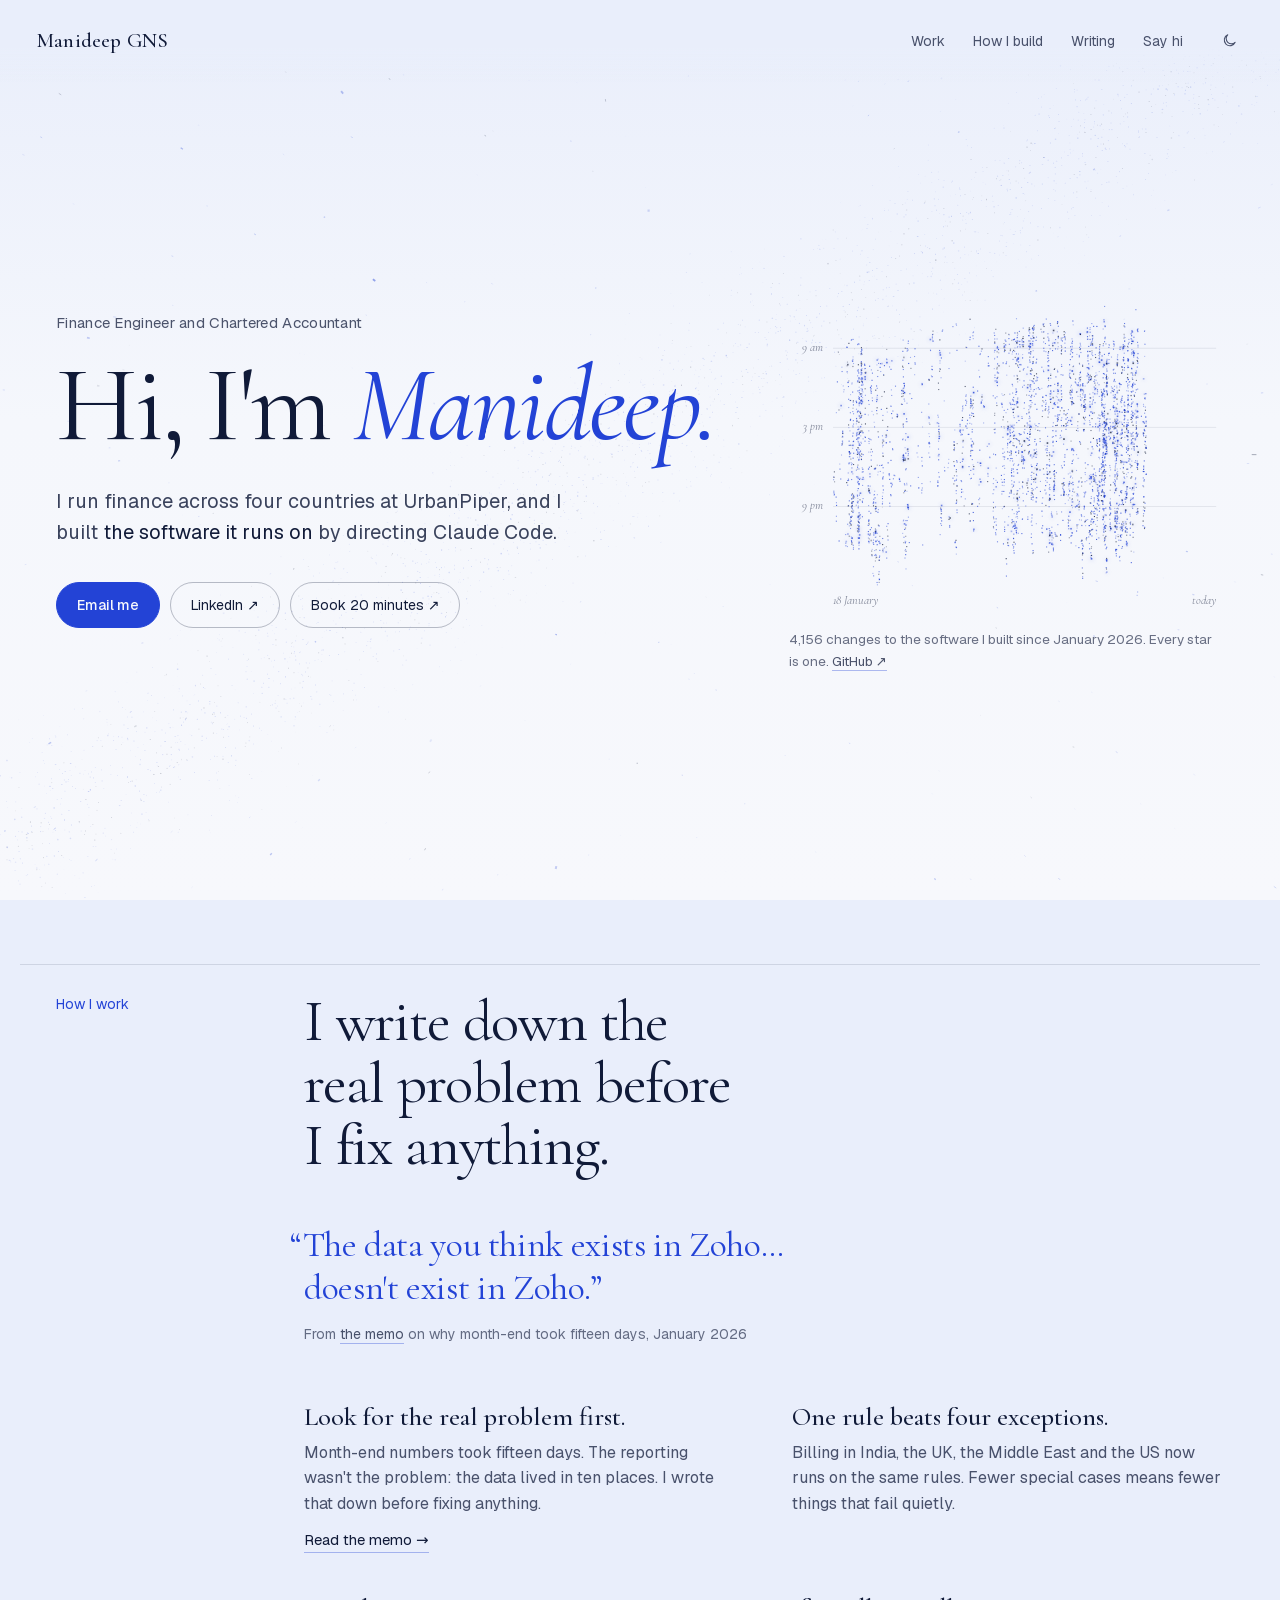
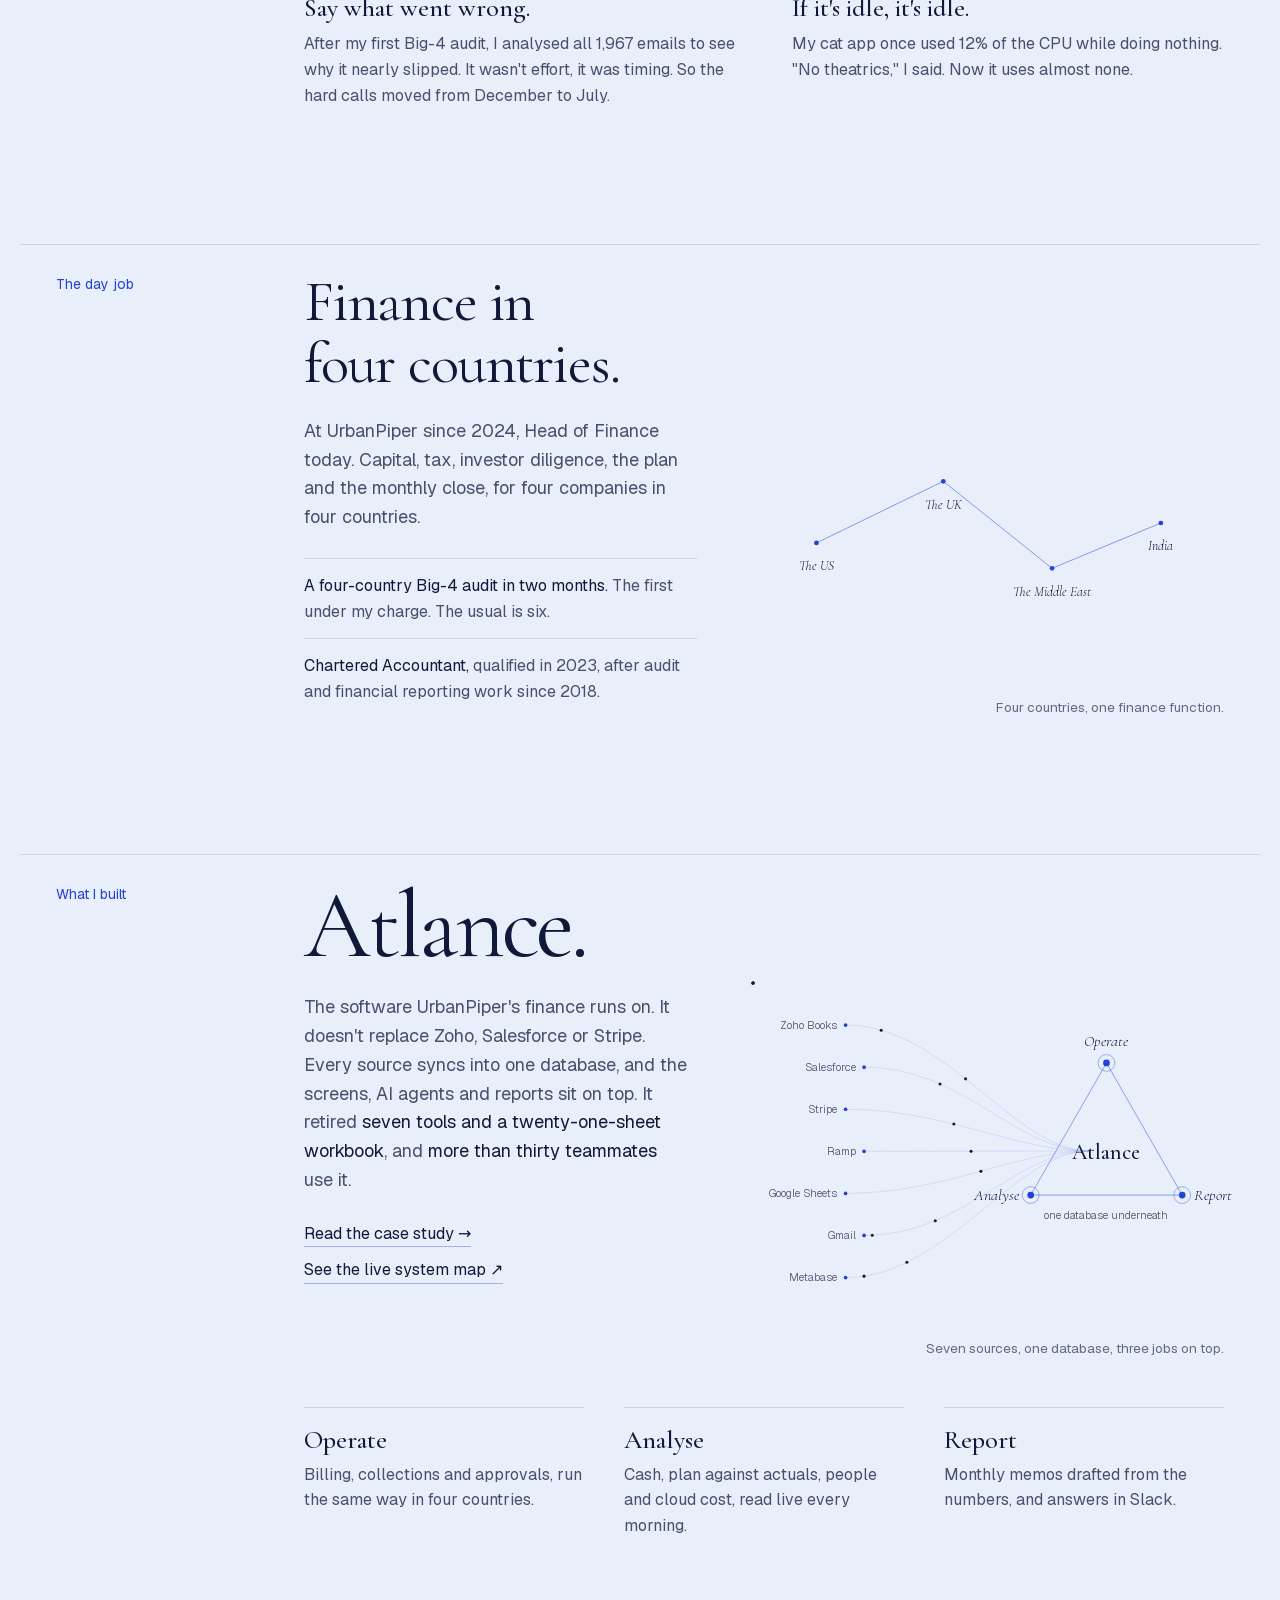
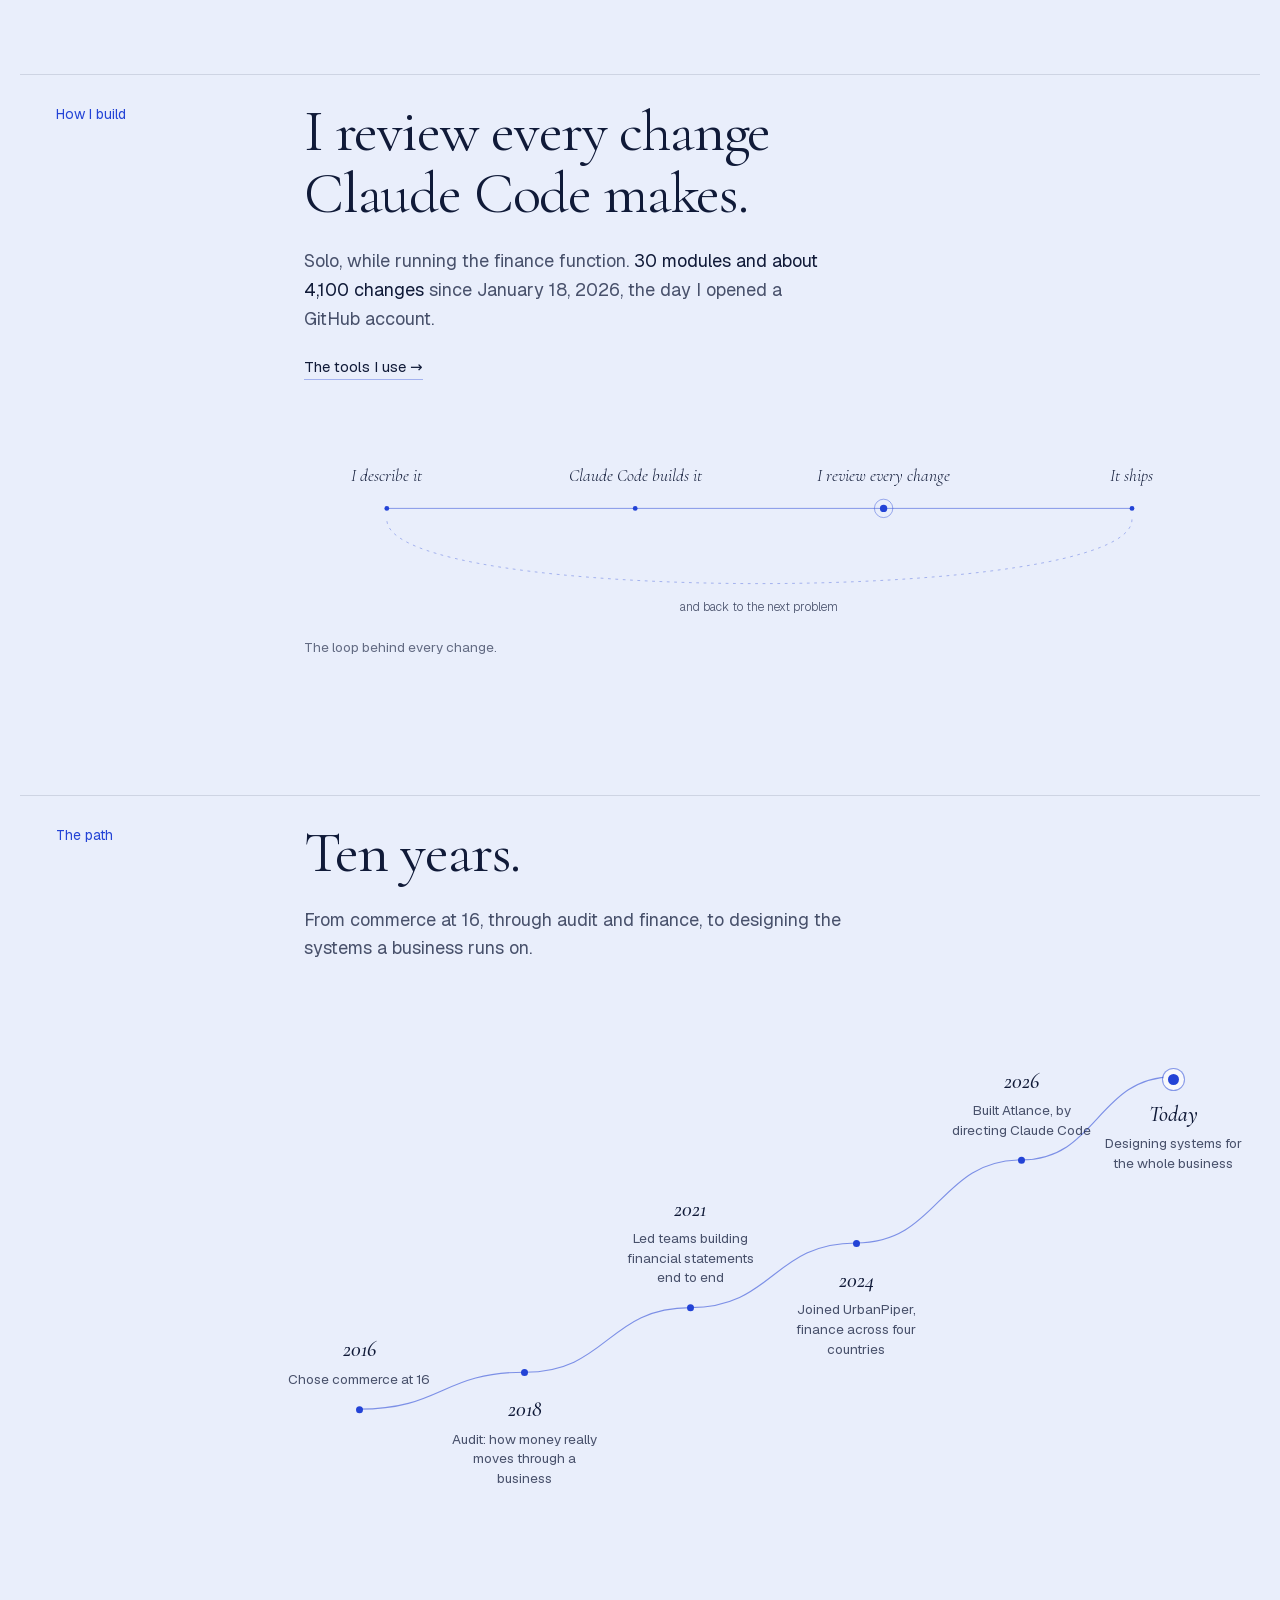
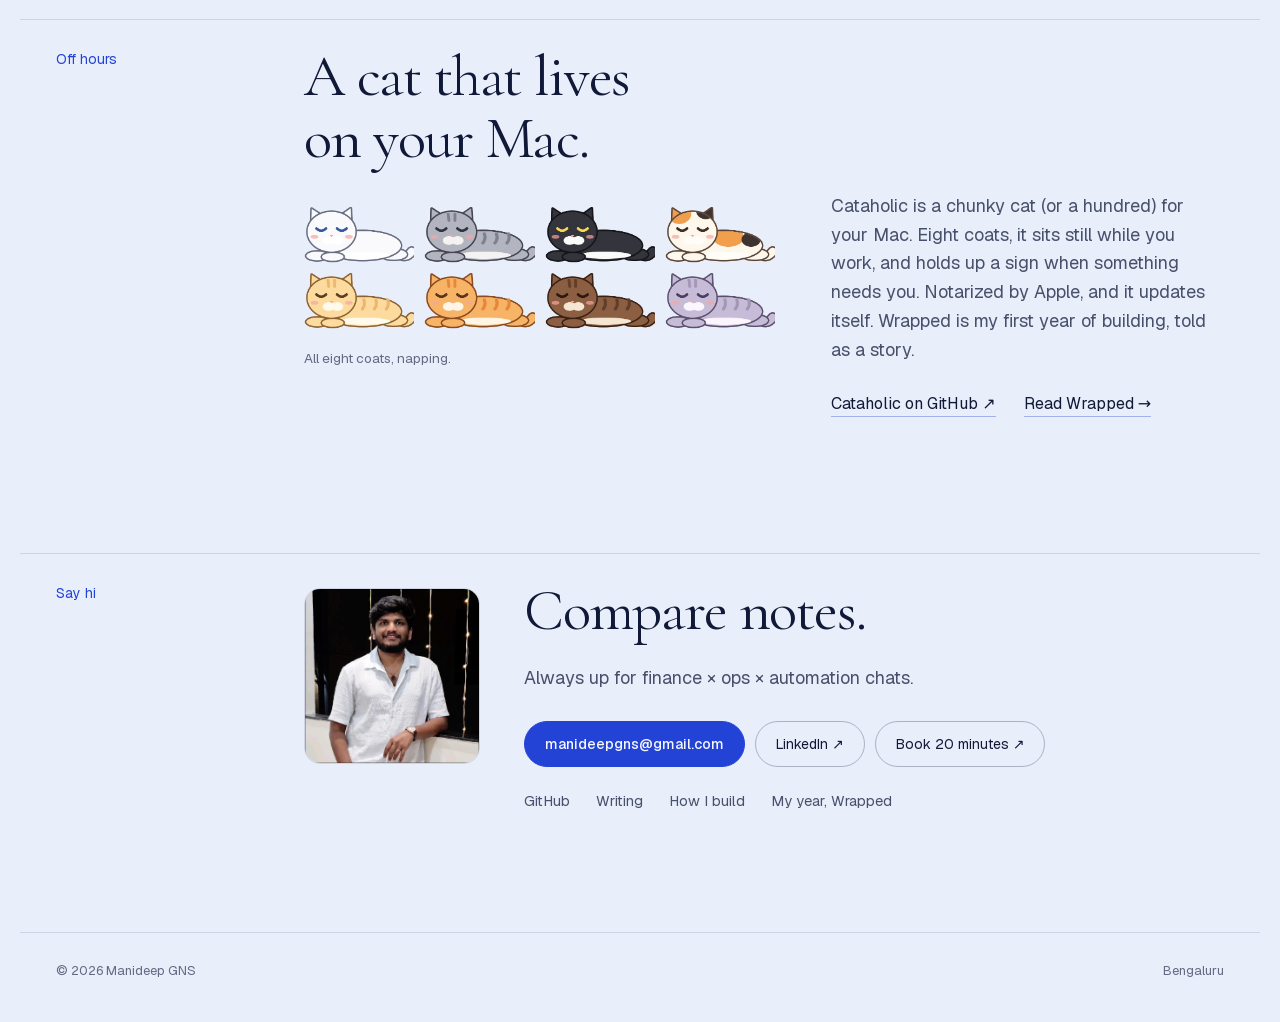
==== commit ac6adeba: "feat(site): Atlance case study, portrait, audit note, Wrapped switch, fresh preview cards - work/atl" ====
--- a/index.html
+++ b/index.html
@@ -110,23 +110,8 @@
   .path li span { display: block; color: var(--dim); font-size: 13.5px; line-height: 1.45; text-align: center; margin-top: 2px }
   @media (prefers-reduced-motion: reduce) { .path svg path, .path li { transition: none } }
 
-  /* the drawings: small constellations that carry a caption, never a riddle. Drawn whole on load */
-  .art { margin: 0 }
-  .art svg { width: 100%; max-width: 520px; height: auto; display: block; margin: 0 0 0 auto; overflow: visible }
-  .art figcaption { margin-top: 18px; text-align: right; color: var(--faint); font-size: 13.5px }
-  .art .ln { stroke: var(--line); stroke-width: 1 }
-  .art .st { fill: var(--ink); opacity: .9 }
-  .art .st.lit { filter: drop-shadow(0 0 5px rgba(var(--glow),.9)); fill: var(--accent) }
-  .art .ha { fill: url(#halo); opacity: .6 }
-  .art .tx { fill: var(--dim); font-family: var(--sans); font-weight: 300 }
-  .art .tx.big { fill: var(--ink); font-family: var(--serif); font-weight: 500 }
-  .art .tx.it { fill: var(--ink); font-family: var(--serif); font-style: italic }
-  .art .flow { fill: none; stroke: var(--ink); stroke-width: .6; opacity: .12 }
-  .art .packet { fill: rgb(var(--star-warm)); filter: drop-shadow(0 0 3px rgba(var(--star-warm),.9)) }
-
   /* how I build: the loop, drawn across the column */
   .art.loop { margin-top: 64px } .art.loop svg { max-width: none; margin: 0 } .art.loop figcaption { text-align: left }
-  .art .ln.back { fill: none; stroke-dasharray: 3 5; opacity: .7 }
   /* off hours, mirrored so the page doesn't repeat one split: the cats lead */
   .two.flip { grid-template-columns: minmax(0, 1.2fr) minmax(0, 1fr) } .two.flip > .art { order: -1; margin-top: 34px }
   .two.flip .naps { margin: 0 } .two.flip .art figcaption { text-align: left }
@@ -139,6 +124,10 @@
   .row a:hover { border-color: var(--ink) }
 
   /* ── the end ── */
+  /* a face next to the invitation; dimmed a touch at night so it sits in the sky, true colour by day */
+  .hi { display: grid; grid-template-columns: 176px minmax(0, 1fr); gap: 0 44px; align-items: start }
+  .me-photo { width: 176px; height: auto; aspect-ratio: 1; object-fit: cover; border-radius: 16px; border: 1px solid var(--rule); filter: brightness(.88) saturate(.9); margin-top: 8px }
+  [data-theme="light"] .me-photo { filter: none }
   #hi { padding-bottom: 120px }
   .sec .pills { margin-top: 28px }
   .links { display: flex; flex-wrap: wrap; gap: 10px 26px; margin-top: 22px; color: var(--dim); font-size: 14.5px }
@@ -150,11 +139,6 @@
   [data-theme="light"] .pq p { color: var(--accent) }
   [data-theme="light"] .link, [data-theme="light"] .row a, [data-theme="light"] .when figcaption a, [data-theme="light"] .pq figcaption a { border-color: rgba(var(--accent-rgb),.35) }
   [data-theme="light"] .link:hover, [data-theme="light"] .row a:hover, [data-theme="light"] .when figcaption a:hover, [data-theme="light"] .pq figcaption a:hover { border-color: var(--accent); color: var(--accent) }
-  [data-theme="light"] .art .st { fill: var(--accent); opacity: 1 }
-  [data-theme="light"] .art .st.lit, [data-theme="light"] .art .packet { filter: none }
-  [data-theme="light"] .art .ha { display: none }
-  [data-theme="light"] .art .ha.lit { display: inline; fill: none; stroke: var(--accent); stroke-width: 1; r: 10px; opacity: .45 }
-  [data-theme="light"] .art .flow { stroke: var(--accent); opacity: .22 }
   [data-theme="light"] .path li::before { background: var(--accent); box-shadow: none }
   [data-theme="light"] .path li.now::before { box-shadow: 0 0 0 5px var(--on-ink), 0 0 0 6px rgba(var(--accent-rgb),.5) }
   [data-theme="light"] .naps img { filter: none }
@@ -184,6 +168,7 @@
     .two.flip > .art { order: 0 } .two.flip .art figcaption { text-align: center }
     .art.loop { margin-top: 44px } .art.loop svg { max-width: 360px }
     #hi { padding-bottom: 88px }
+    .hi { grid-template-columns: minmax(0, 1fr) } .me-photo { width: 120px; margin: 0 0 22px }
   }
 </style>
 </head>
@@ -253,7 +238,7 @@
       <div class="two">
         <div>
           <p class="body">The software UrbanPiper's finance runs on. It doesn't replace Zoho, Salesforce or Stripe. Every source syncs into one database, and the screens, AI agents and reports sit on top. It retired <b>seven tools and a twenty-one-sheet workbook</b>, and <b>more than thirty teammates</b> use it.</p>
-          <a class="link" href="https://atlance.urbanpiper.ai/architecture/">See the live system map ↗</a>
+          <p class="row"><a href="work/atlance.html">Read the case study →</a><a href="https://atlance.urbanpiper.ai/architecture/">See the live system map ↗</a></p>
         </div>
         <figure class="art" data-art="flow"><svg aria-hidden="true"></svg><figcaption>Seven sources, one database, three jobs on top.</figcaption></figure>
       </div>
@@ -313,7 +298,9 @@
 
   <section class="sec" id="hi">
     <p class="lab">Say hi</p>
-    <div>
+    <div class="hi">
+      <img class="me-photo" src="manideep.jpg" width="400" height="400" alt="Manideep GNS" loading="lazy">
+      <div>
       <h2>Compare notes.</h2>
       <p class="body">Always up for finance × ops × automation chats.</p>
       <div class="pills">
@@ -327,16 +314,15 @@
         <a href="stack.html">How I build</a>
         <a href="wrapped/">My year, Wrapped</a>
       </div>
+      </div>
     </div>
   </section>
 </main>
 <footer class="foot"><span>© 2026 Manideep GNS</span><span>Bengaluru</span></footer>
 
 <script src="assets/sky.js" defer></script>
+<script src="assets/art.js"></script>
 <script>
-const NS = 'http://www.w3.org/2000/svg', mk = (tag, attrs, parent) => { const n = document.createElementNS(NS, tag); for (const k in attrs) n.setAttribute(k, attrs[k]); parent.appendChild(n); return n }
-const reduce = matchMedia('(prefers-reduced-motion: reduce)').matches
-const rng = s => () => (s = s * 16807 % 2147483647) / 2147483647
 // colours for the canvases come from the theme in site.css (r,g,b triples)
 const tok = () => { const c = getComputedStyle(document.documentElement), v = n => c.getPropertyValue(n).trim()
   return { ink: v('--ink-rgb'), warm: v('--star-warm'), cool: v('--star-cool'), glow: v('--glow'), a: parseFloat(v('--star-a')) || 1, day: document.documentElement.dataset.theme === 'light' } }
@@ -365,61 +351,6 @@
   }
 }
 
-/* Each section's drawing: stars and lines in local units, every name printed, nothing behind a hover */
-const star = (svg, x, y, lit) => { mk('circle', { class: 'ha' + (lit ? ' lit' : ''), cx: x, cy: y, r: lit ? 26 : 14 }, svg); mk('circle', { class: 'st' + (lit ? ' lit' : ''), cx: x, cy: y, r: lit ? 4 : 2.6 }, svg) }
-const line = (svg, [x1, y1], [x2, y2]) => mk('line', { class: 'ln', x1, y1, x2, y2 }, svg)
-const text = (svg, x, y, s, size, cls = '', anchor = 'middle') => { mk('text', { class: 'tx ' + cls, x, y, 'text-anchor': anchor, 'font-size': size }, svg).textContent = s }
-const ART = {
-  countries(svg) {
-    svg.setAttribute('viewBox', '0 0 520 300')
-    const P = [['The US', 70, 150], ['The UK', 210, 82], ['The Middle East', 330, 178], ['India', 450, 128]]
-    P.slice(1).forEach((p, i) => line(svg, [P[i][1], P[i][2]], [p[1], p[2]]))
-    P.forEach(([n, x, y]) => { star(svg, x, y); text(svg, x, y + 30, n, 15, 'it') })
-  },
-  loop(svg) {
-    const wide = svg.parentNode.clientWidth >= 700
-    const L = ['I describe it', 'Claude Code builds it', 'I review every change', 'It ships']
-    if (wide) {
-      svg.setAttribute('viewBox', '0 0 1000 190')
-      const X = [90, 360, 630, 900], y = 70
-      for (let i = 1; i < 4; i++) line(svg, [X[i - 1], y], [X[i], y])
-      mk('path', { class: 'ln back', d: `M ${X[3]} ${y + 12} C ${X[3]} 175, ${X[0]} 175, ${X[0]} ${y + 12}` }, svg)
-      X.forEach((x, i) => { star(svg, x, y, i === 2); text(svg, x, y - 30, L[i], 19, 'it') })
-      text(svg, 495, 182, 'and back to the next problem', 13)
-    } else {
-      svg.setAttribute('viewBox', '0 0 340 330')
-      const Y = [30, 110, 190, 270], x = 40
-      for (let i = 1; i < 4; i++) line(svg, [x, Y[i - 1]], [x, Y[i]])
-      Y.forEach((y, i) => { star(svg, x, y, i === 2); text(svg, x + 28, y + 6, L[i], 18, 'it', 'start') })
-      text(svg, x + 28, 318, 'and back to the next problem', 13, '', 'start')
-    }
-  },
-  flow(svg) {
-    const wide = svg.parentNode.clientWidth >= 380, rnd = rng(11)
-    svg.setAttribute('viewBox', wide ? '0 0 560 400' : '0 0 420 460')
-    const T = wide ? [[420, 95], [330, 252], [510, 252]] : [[210, 205], [110, 380], [310, 380]]
-    const cx = (T[0][0] + T[1][0] + T[2][0]) / 3, cy = (T[0][1] + T[1][1] + T[2][1]) / 3
-    const SRC = ['Zoho Books', 'Salesforce', 'Stripe', 'Ramp', 'Google Sheets', 'Gmail', 'Metabase']
-    SRC.forEach((name, i) => {
-      const [x, y] = wide ? [110 + (i % 2) * 22, 50 + i * 50] : [30 + i * 60, 40 + (i % 2) * 30]
-      const d = wide ? `M ${x} ${y} C ${x + 120} ${y}, ${cx - 110} ${cy}, ${cx - 20} ${cy}` : `M ${x} ${y} C ${x} ${y + 70}, ${cx} ${cy - 100}, ${cx} ${cy - 16}`
-      mk('path', { class: 'flow', d }, svg)
-      if (!reduce) for (let k = 0; k < 2; k++) {
-        const dot = mk('circle', { class: 'packet', r: 1.8 }, svg)
-        mk('animateMotion', { dur: `${(3.4 + rnd() * 2.2).toFixed(2)}s`, begin: `${(k * 1.9 + rnd() * 2).toFixed(2)}s`, repeatCount: 'indefinite', path: d }, dot)
-      }
-      mk('circle', { class: 'st', cx: x, cy: y, r: 2.2 }, svg)
-      if (wide) text(svg, x - 10, y + 4.5, name, 13, '', 'end')
-    })
-    if (!wide) text(svg, 210, 18, 'Zoho, Salesforce, Stripe and more', 14)
-    ;[[T[0], T[1]], [T[1], T[2]], [T[2], T[0]]].forEach(([p, q]) => line(svg, p, q))
-    T.forEach(([x, y], i) => { star(svg, x, y, true)
-      text(svg, i === 0 ? x : i === 1 ? x - 14 : x + 14, i === 0 ? y - 20 : y + 6, ['Operate', 'Analyse', 'Report'][i], 19, 'it', i === 0 ? 'middle' : i === 1 ? 'end' : 'start') })
-    text(svg, cx, cy + 9, 'Atlance', 26, 'big')
-    text(svg, cx, T[1][1] + 28, 'one database underneath', 13)
-  },
-}
-const drawArt = () => document.querySelectorAll('[data-art]').forEach(f => { const svg = f.querySelector('svg'); svg.replaceChildren(); ART[f.dataset.art](svg) })
 
 // the first screen's figure: every change to the software, placed by the day it was made (across) and the
 // hour of that day in Bengaluru (down). Live from Atlance; the copy in assets/ is the fallback.
--- a/assets/site.css
+++ b/assets/site.css
@@ -80,6 +80,27 @@
 footer.foot { position: relative; z-index: 2; display: flex; justify-content: space-between; gap: 16px; max-width: 1240px; margin: 0 auto; padding: 28px 36px 40px; color: var(--faint); font-size: 13px; border-top: 1px solid var(--rule) }
 footer.foot a:hover { color: var(--ink) }
 
+/* ── drawings (assets/art.js) ── */
+/* the drawings: small constellations that carry a caption, never a riddle. Drawn whole on load */
+.art { margin: 0 }
+.art svg { width: 100%; max-width: 520px; height: auto; display: block; margin: 0 0 0 auto; overflow: visible }
+.art figcaption { margin-top: 18px; text-align: right; color: var(--faint); font-size: 13.5px }
+.art .ln { stroke: var(--line); stroke-width: 1 }
+.art .st { fill: var(--ink); opacity: .9 }
+.art .st.lit { filter: drop-shadow(0 0 5px rgba(var(--glow),.9)); fill: var(--accent) }
+.art .ha { fill: url(#halo); opacity: .6 }
+.art .tx { fill: var(--dim); font-family: var(--sans); font-weight: 300 }
+.art .tx.big { fill: var(--ink); font-family: var(--serif); font-weight: 500 }
+.art .tx.it { fill: var(--ink); font-family: var(--serif); font-style: italic }
+.art .flow { fill: none; stroke: var(--ink); stroke-width: .6; opacity: .12 }
+.art .packet { fill: rgb(var(--star-warm)); filter: drop-shadow(0 0 3px rgba(var(--star-warm),.9)) }
+.art .ln.back { fill: none; stroke-dasharray: 3 5; opacity: .7 }
+[data-theme="light"] .art .st { fill: var(--accent); opacity: 1 }
+[data-theme="light"] .art .st.lit, [data-theme="light"] .art .packet { filter: none }
+[data-theme="light"] .art .ha { display: none }
+[data-theme="light"] .art .ha.lit { display: inline; fill: none; stroke: var(--accent); stroke-width: 1; r: 10px; opacity: .45 }
+[data-theme="light"] .art .flow { stroke: var(--accent); opacity: .22 }
+
 /* ── reading pages (writing, memo, stack) ── */
 .page { position: relative; z-index: 2; max-width: 760px; margin: 0 auto; padding: 150px 28px 96px }
 .page .kicker { color: var(--faint); font-size: 14px }
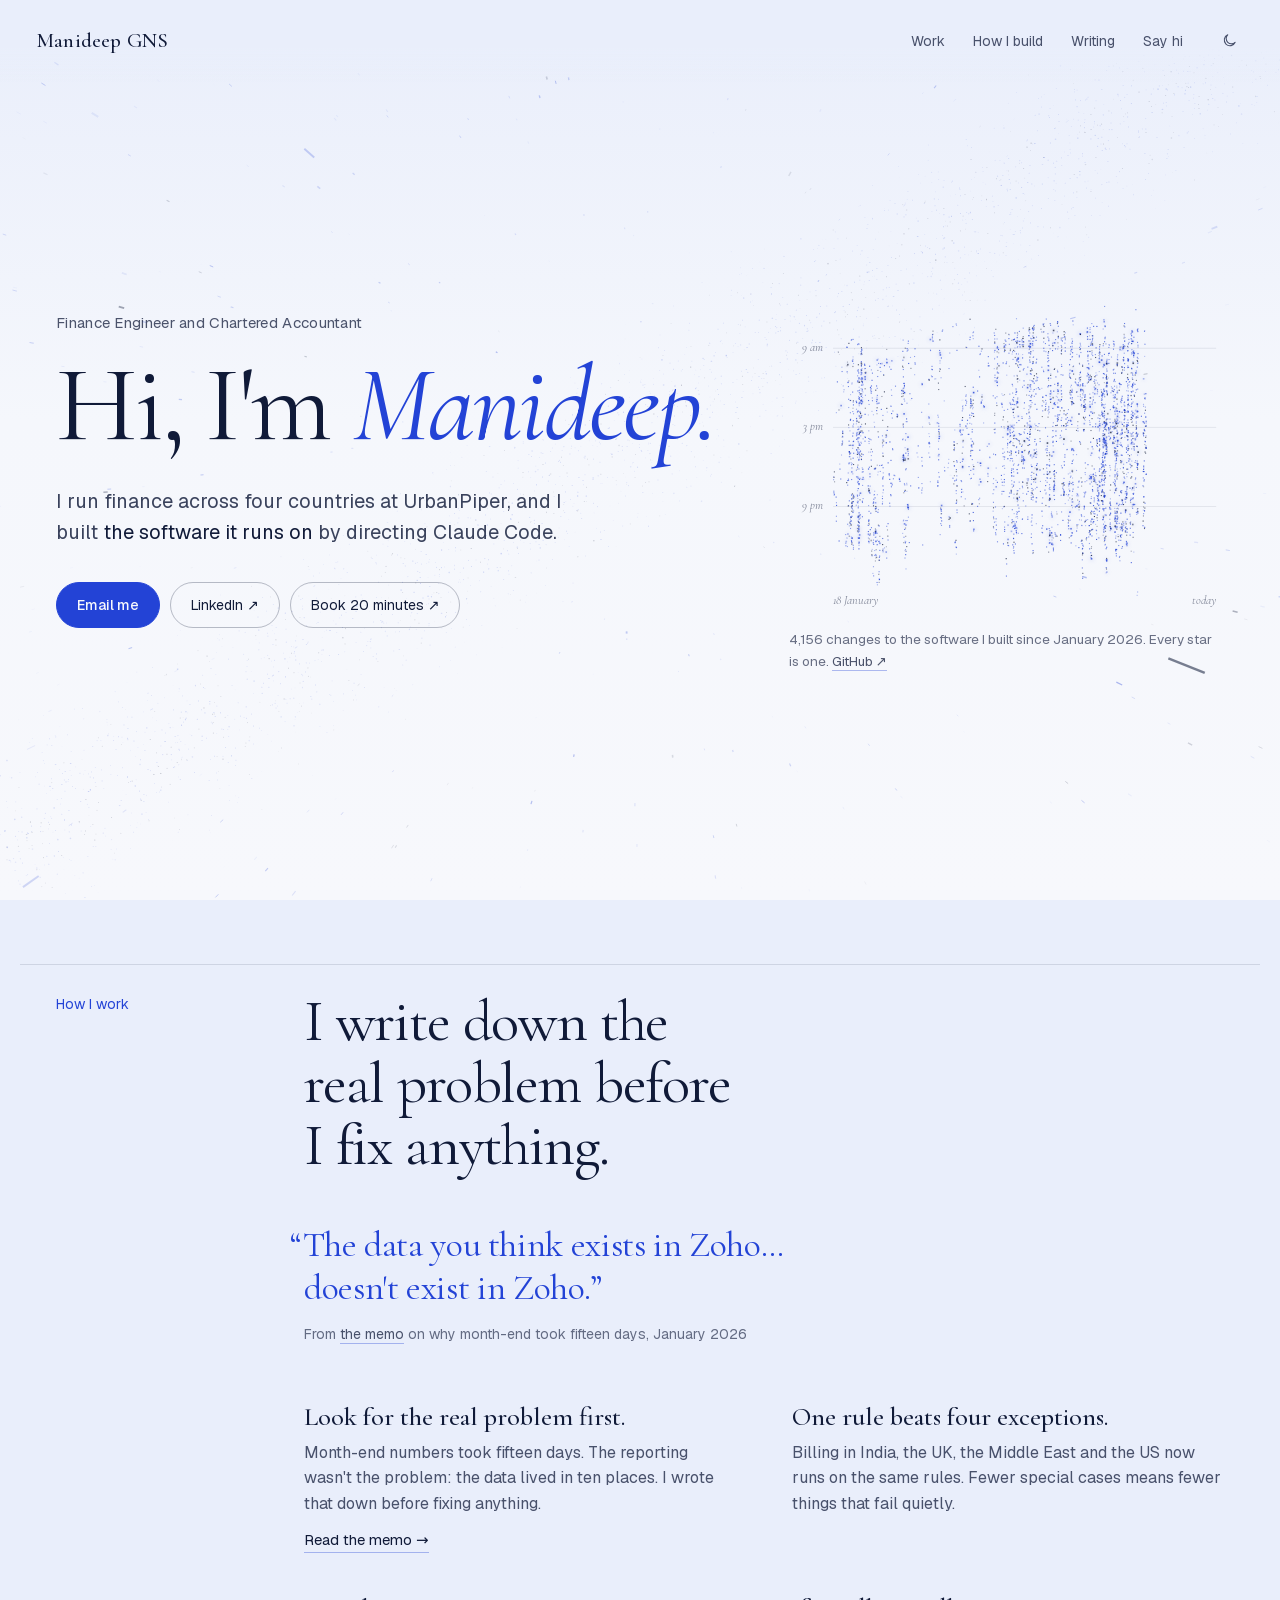
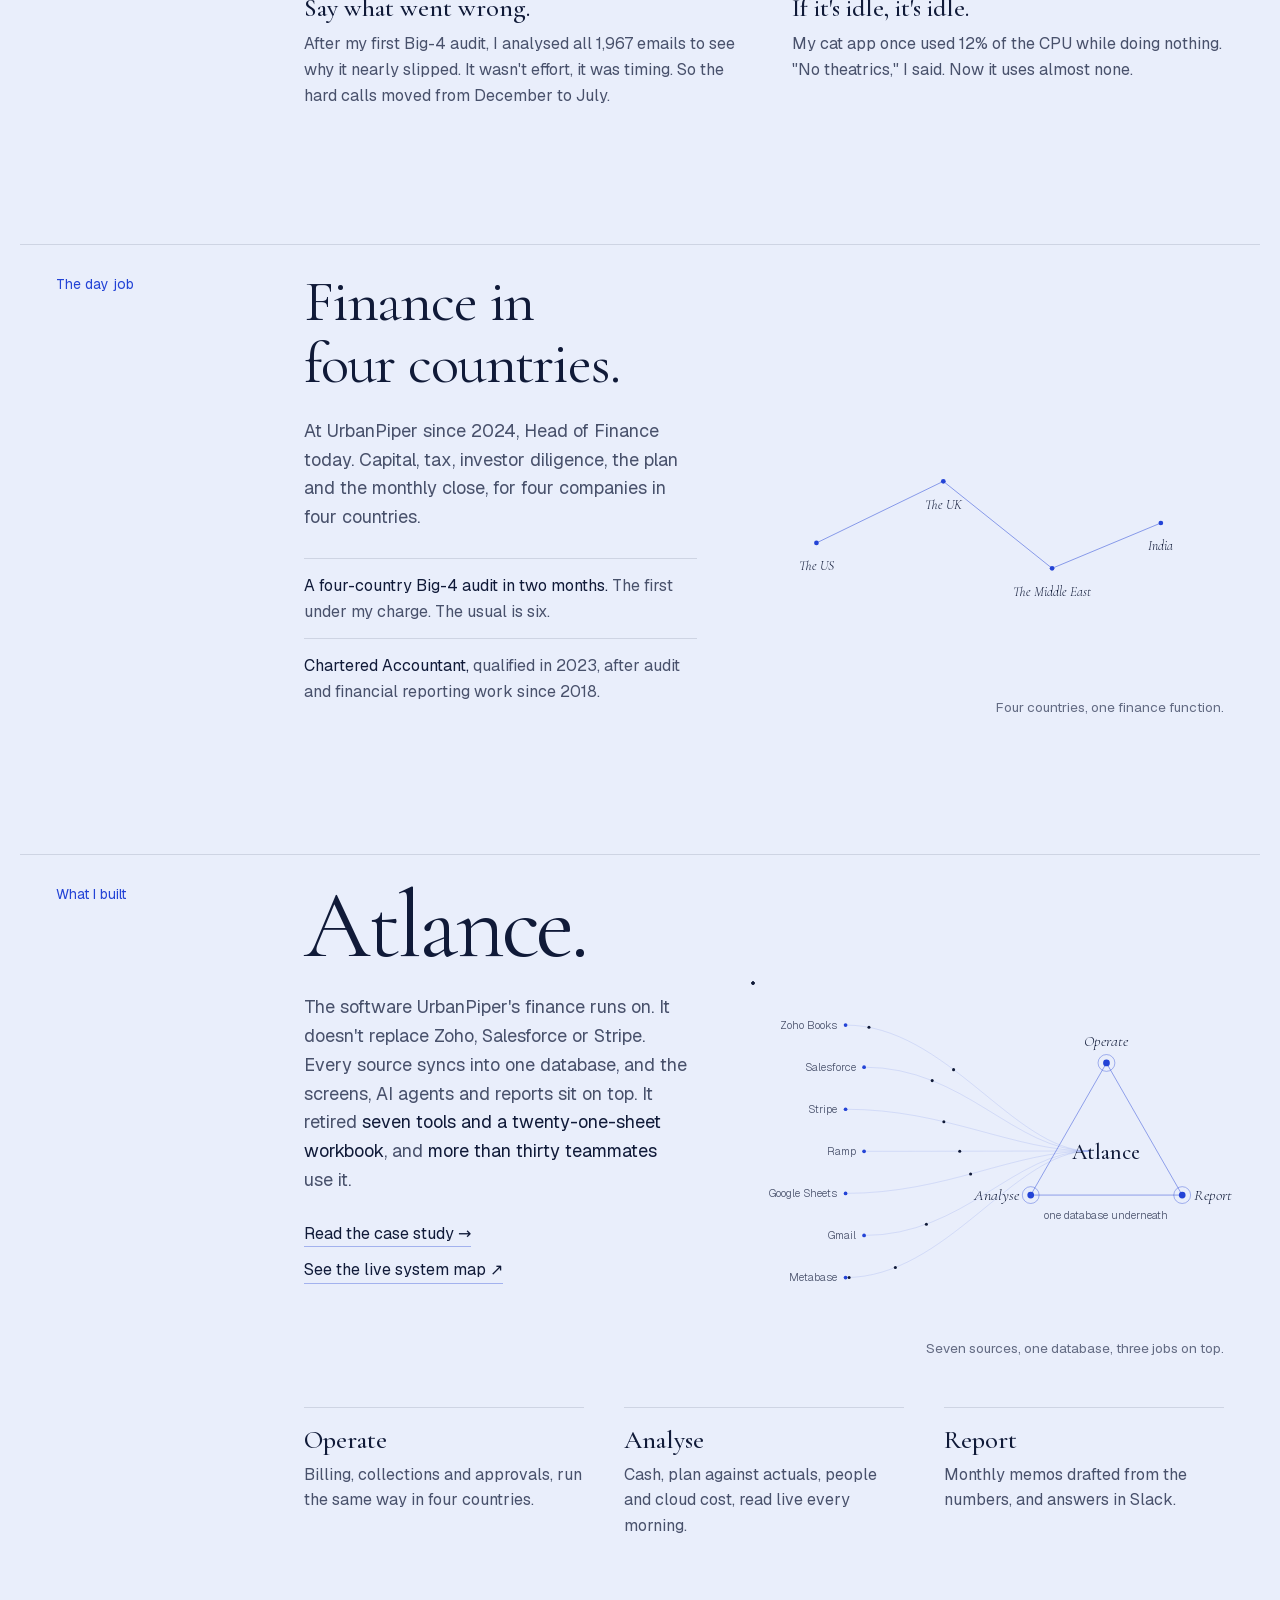
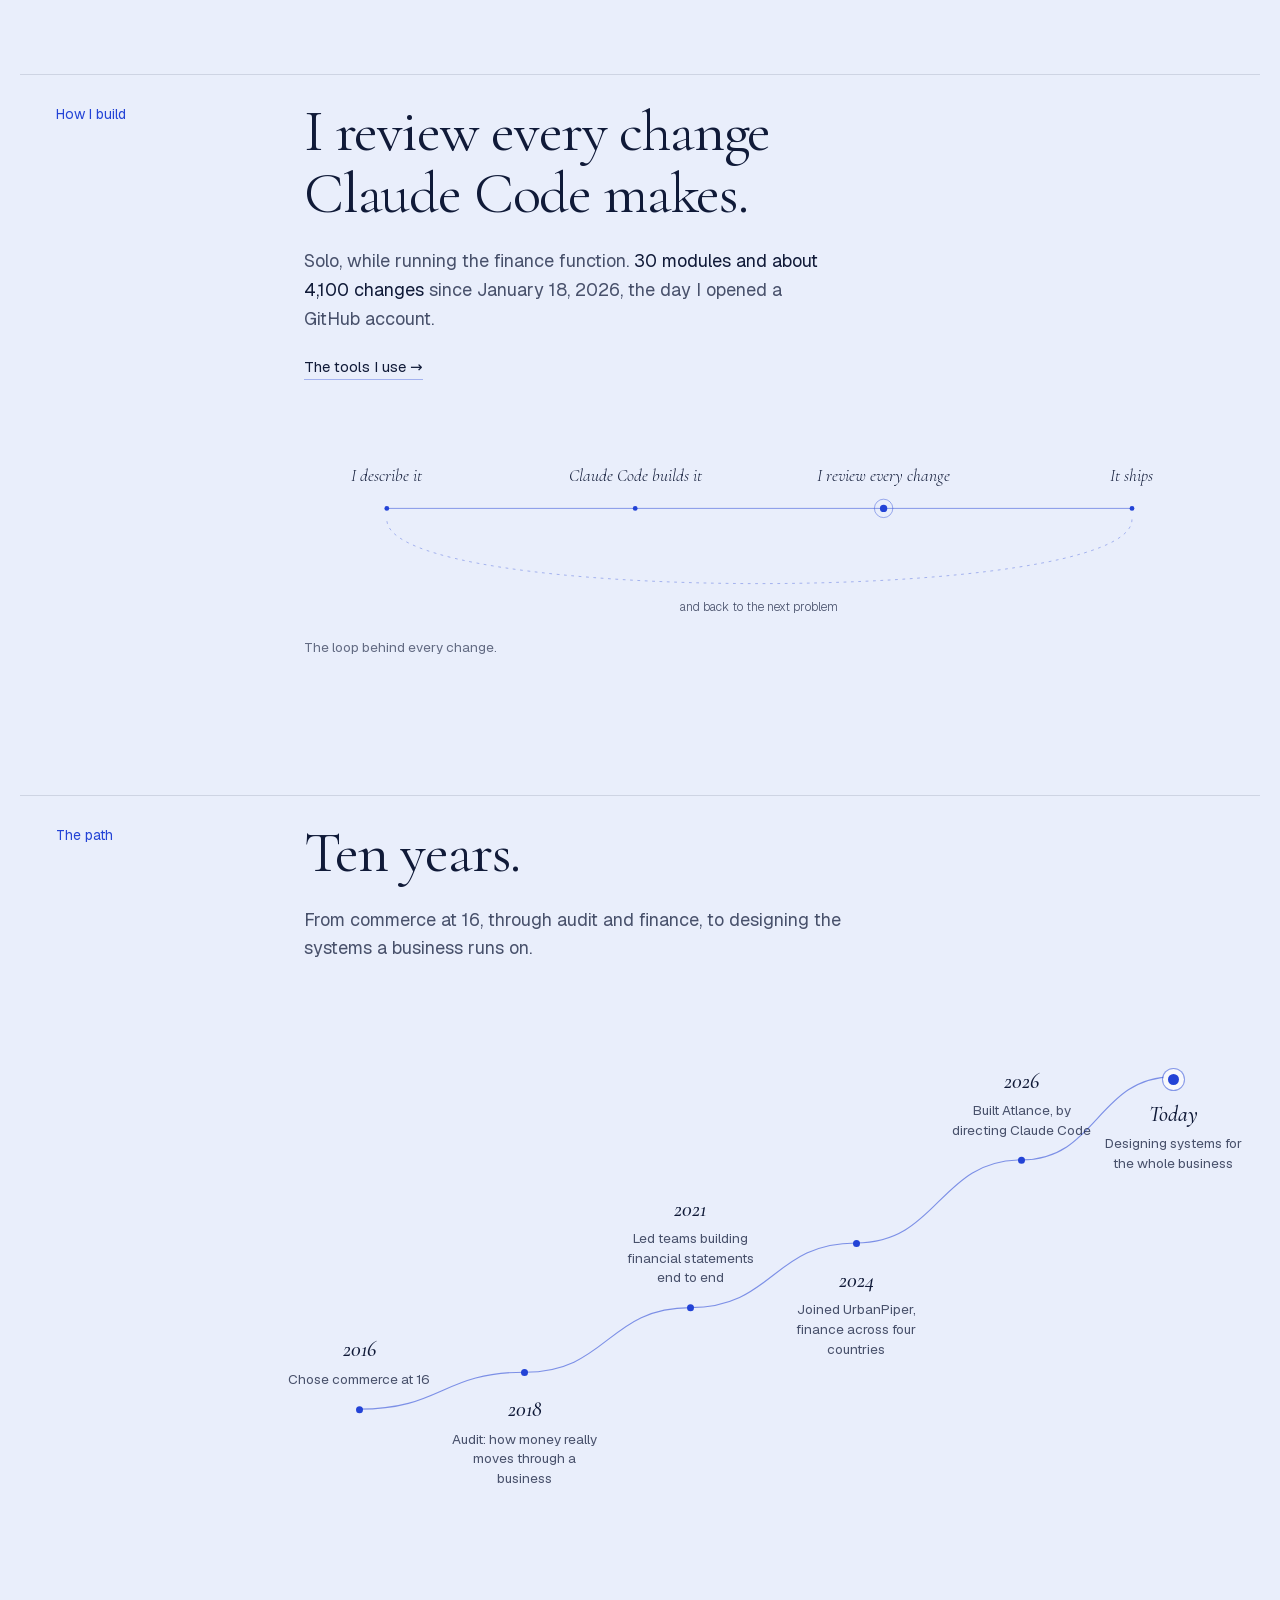
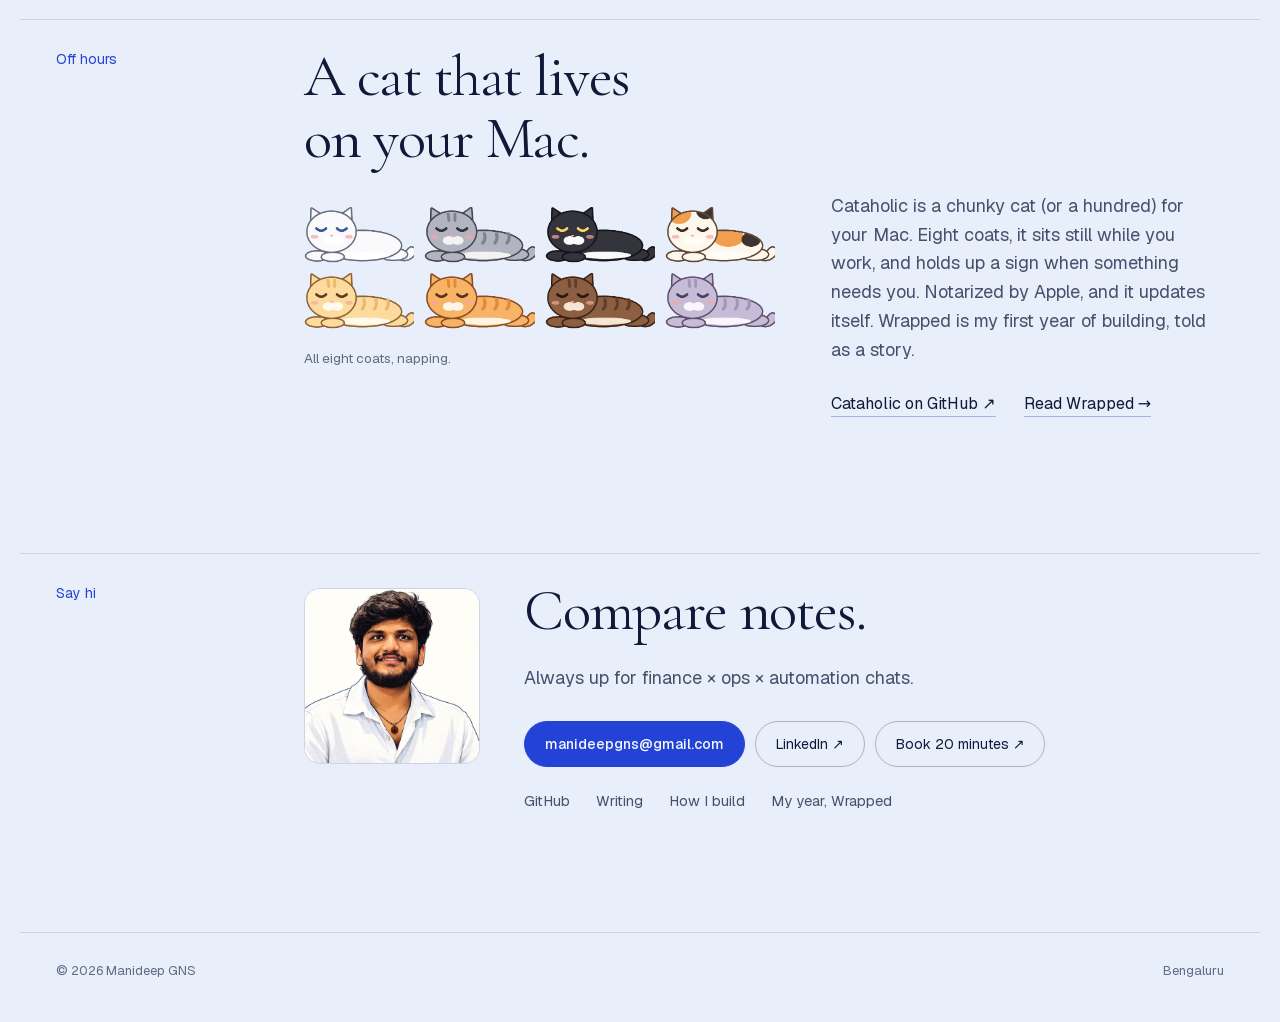
==== commit 1c730dda: "feat(site): drawn portrait, and two real Atlance screens in the case study (counts blurred) Co-Autho" ====
--- a/index.html
+++ b/index.html
@@ -126,7 +126,7 @@
   /* ── the end ── */
   /* a face next to the invitation; dimmed a touch at night so it sits in the sky, true colour by day */
   .hi { display: grid; grid-template-columns: 176px minmax(0, 1fr); gap: 0 44px; align-items: start }
-  .me-photo { width: 176px; height: auto; aspect-ratio: 1; object-fit: cover; border-radius: 16px; border: 1px solid var(--rule); filter: brightness(.88) saturate(.9); margin-top: 8px }
+  .me-photo { width: 176px; height: auto; aspect-ratio: 1; object-fit: cover; border-radius: 16px; border: 1px solid var(--rule); filter: brightness(.9); margin-top: 8px }
   [data-theme="light"] .me-photo { filter: none }
   #hi { padding-bottom: 120px }
   .sec .pills { margin-top: 28px }
@@ -299,7 +299,7 @@
   <section class="sec" id="hi">
     <p class="lab">Say hi</p>
     <div class="hi">
-      <img class="me-photo" src="manideep.jpg" width="400" height="400" alt="Manideep GNS" loading="lazy">
+      <img class="me-photo" src="assets/manideep-drawn.webp" width="480" height="480" alt="Manideep GNS, a hand-drawn portrait" loading="lazy">
       <div>
       <h2>Compare notes.</h2>
       <p class="body">Always up for finance × ops × automation chats.</p>
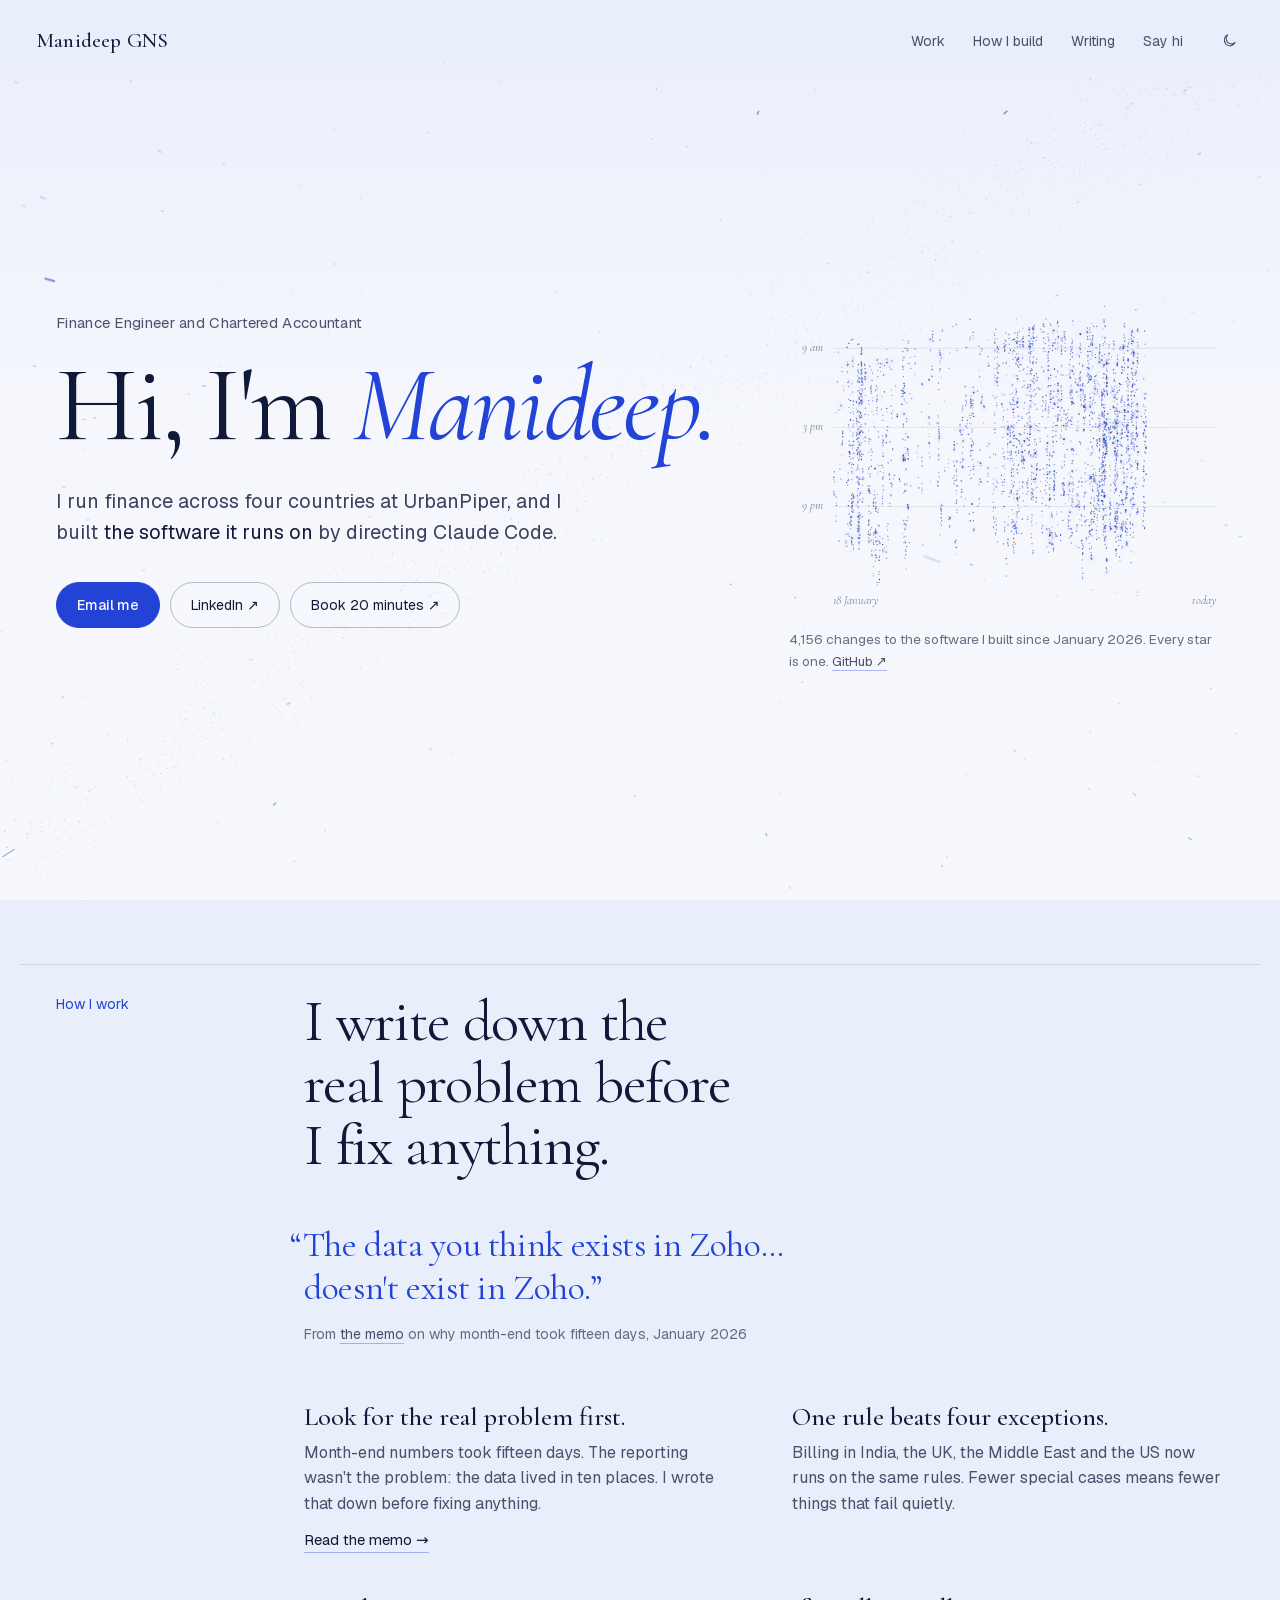
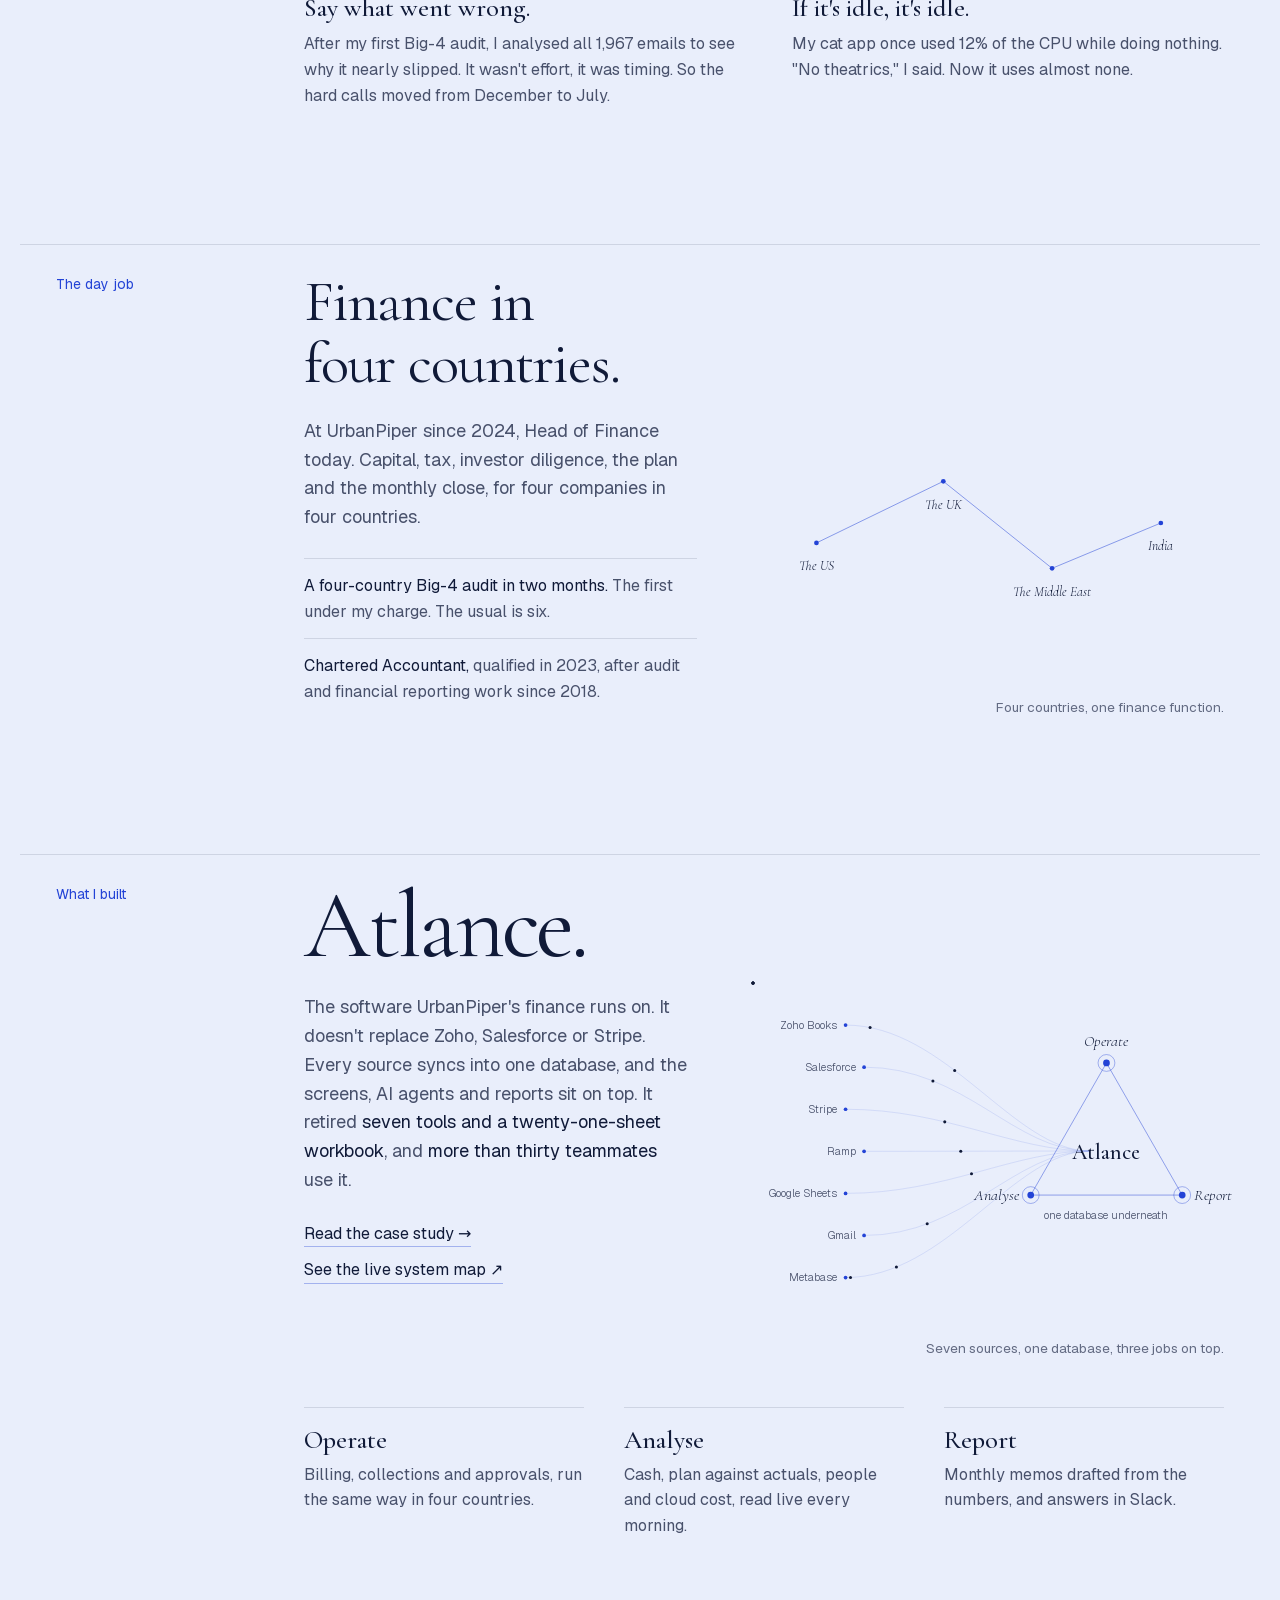
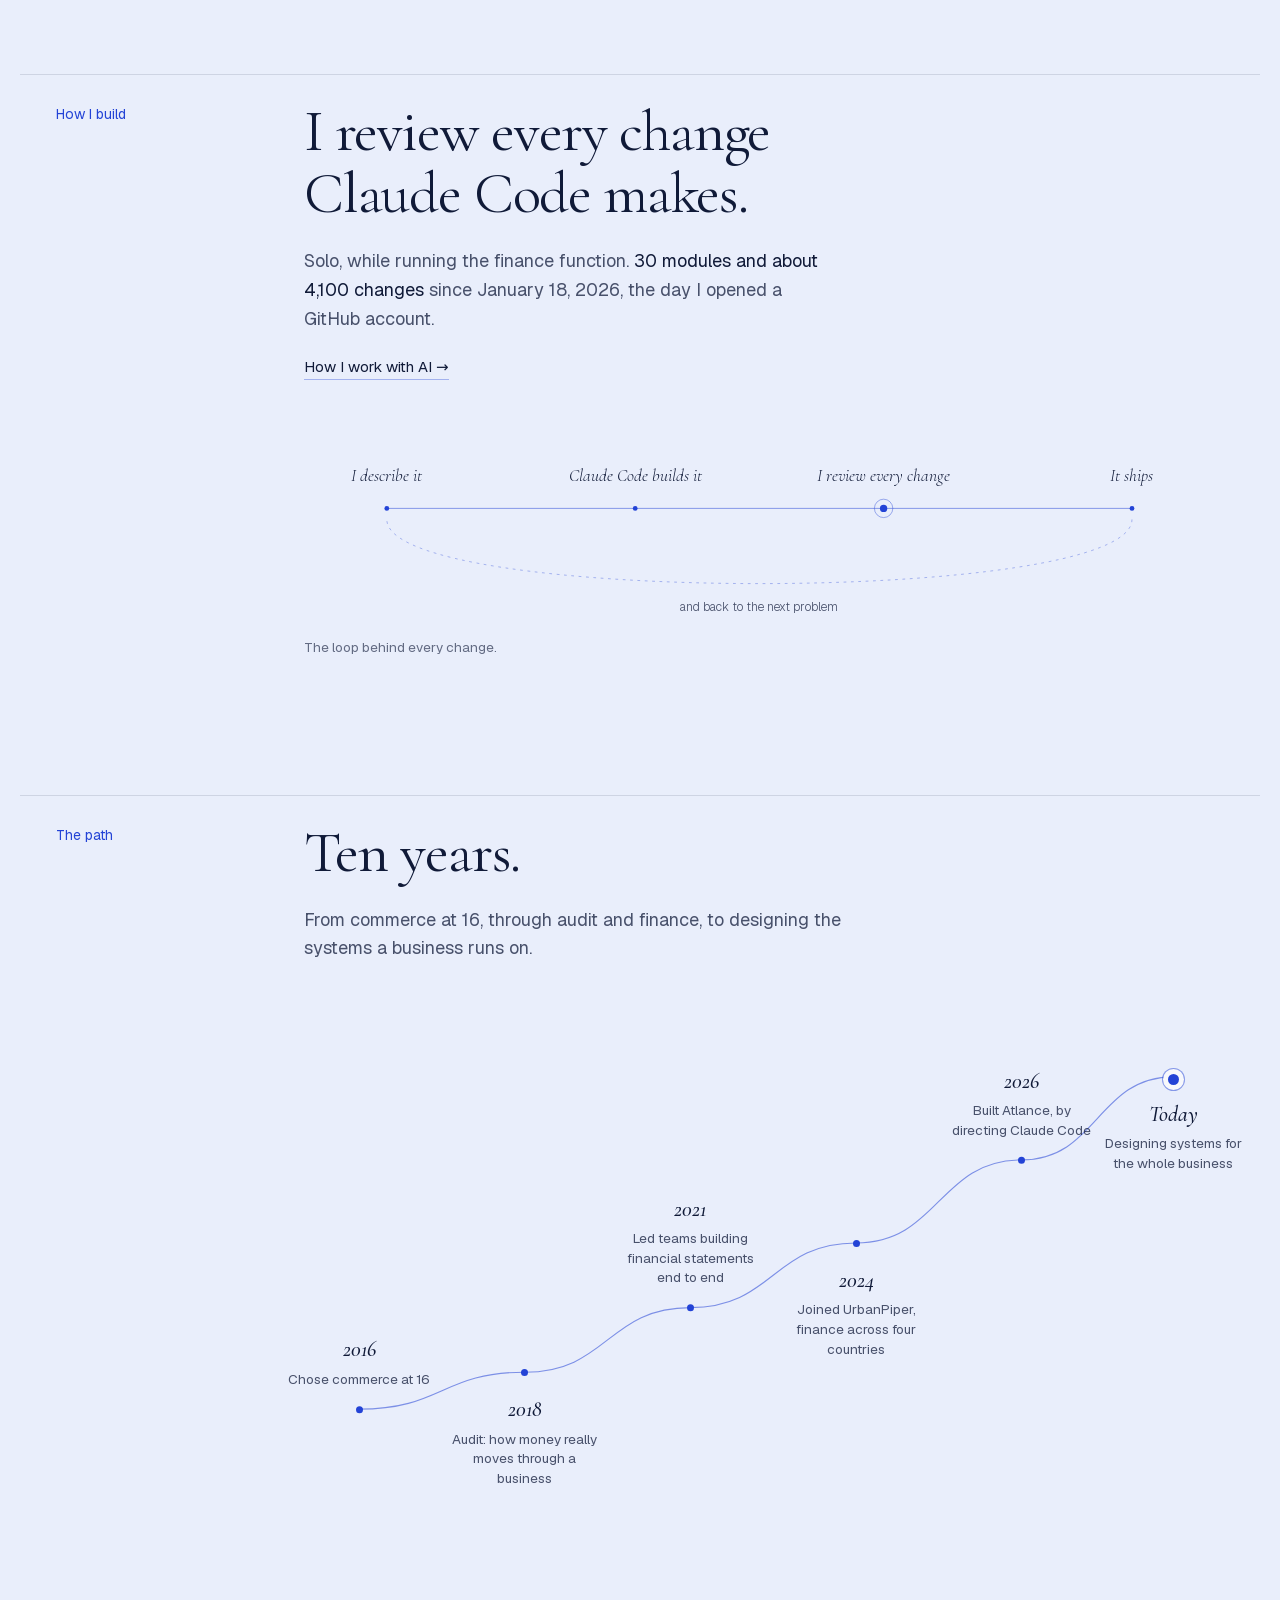
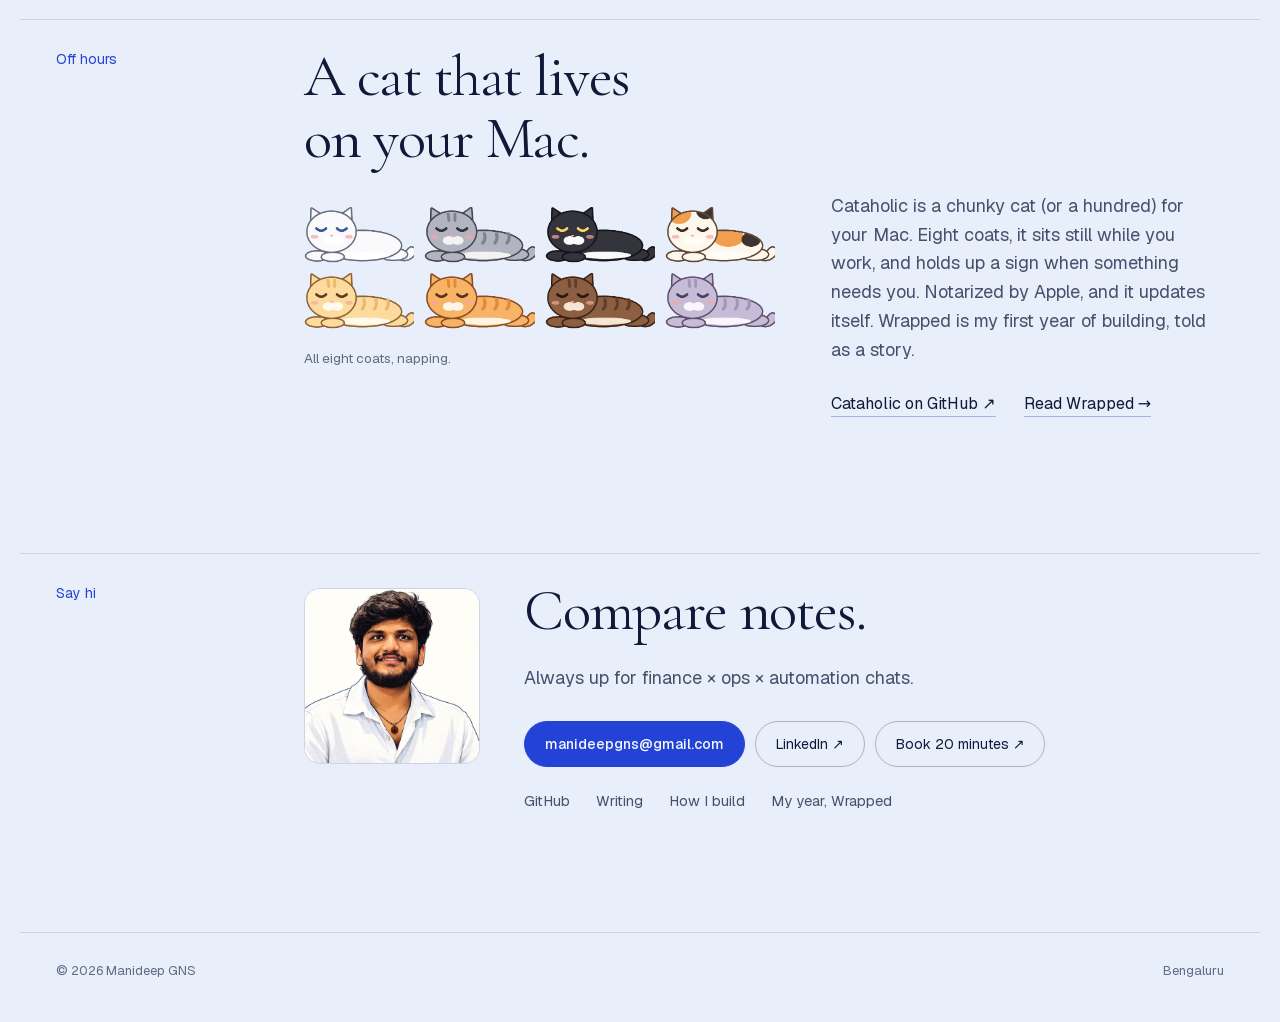
==== commit be8158ea: "feat(site): How I build becomes the method: eight rules for directing AI, one change end to end, the" ====
--- a/index.html
+++ b/index.html
@@ -255,7 +255,7 @@
     <div>
       <h2>I review every change Claude Code makes.</h2>
       <p class="body">Solo, while running the finance function. <b><span data-stat="modules">30</span> modules and <span data-stat="commits">about 4,100</span> changes</b> since January 18, 2026, the day I opened a GitHub account.</p>
-      <a class="link" href="stack.html">The tools I use →</a>
+      <a class="link" href="stack.html">How I work with AI →</a>
       <figure class="art loop" data-art="loop"><svg aria-hidden="true"></svg><figcaption>The loop behind every change.</figcaption></figure>
     </div>
   </section>
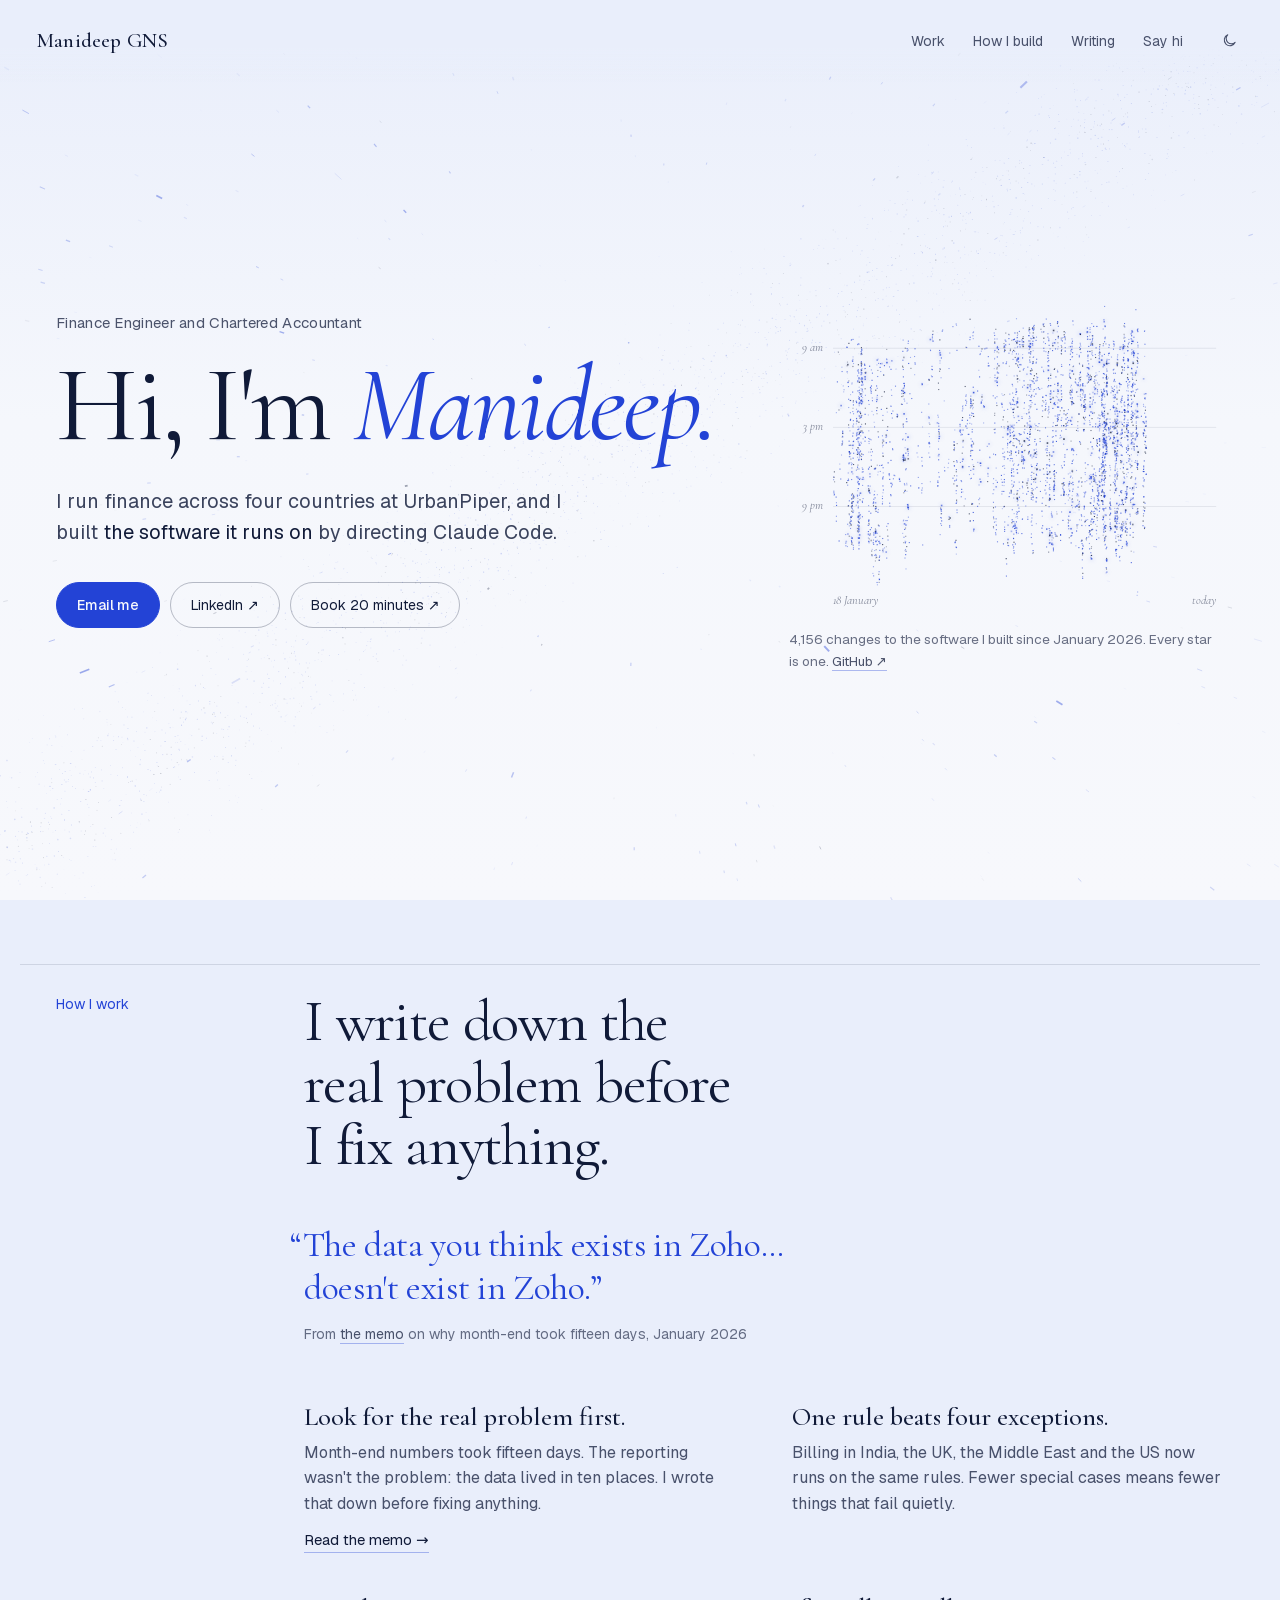
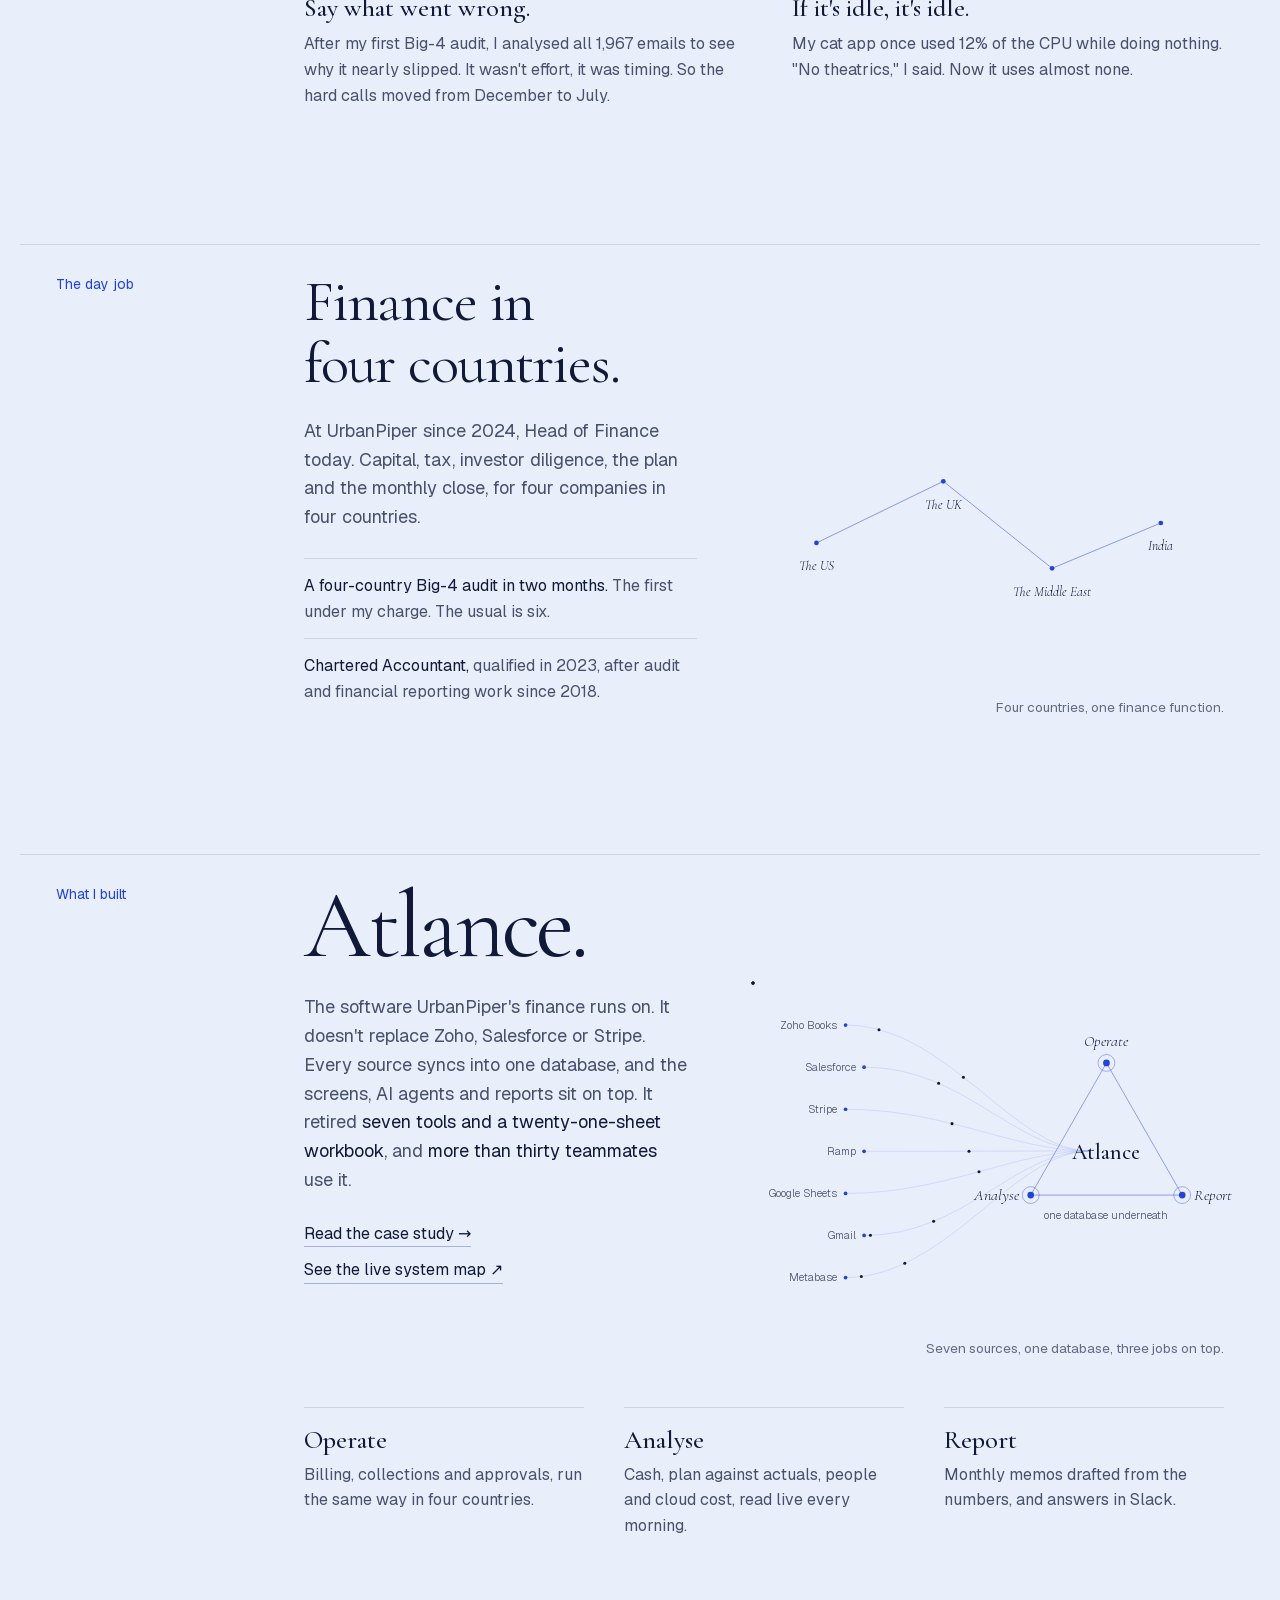
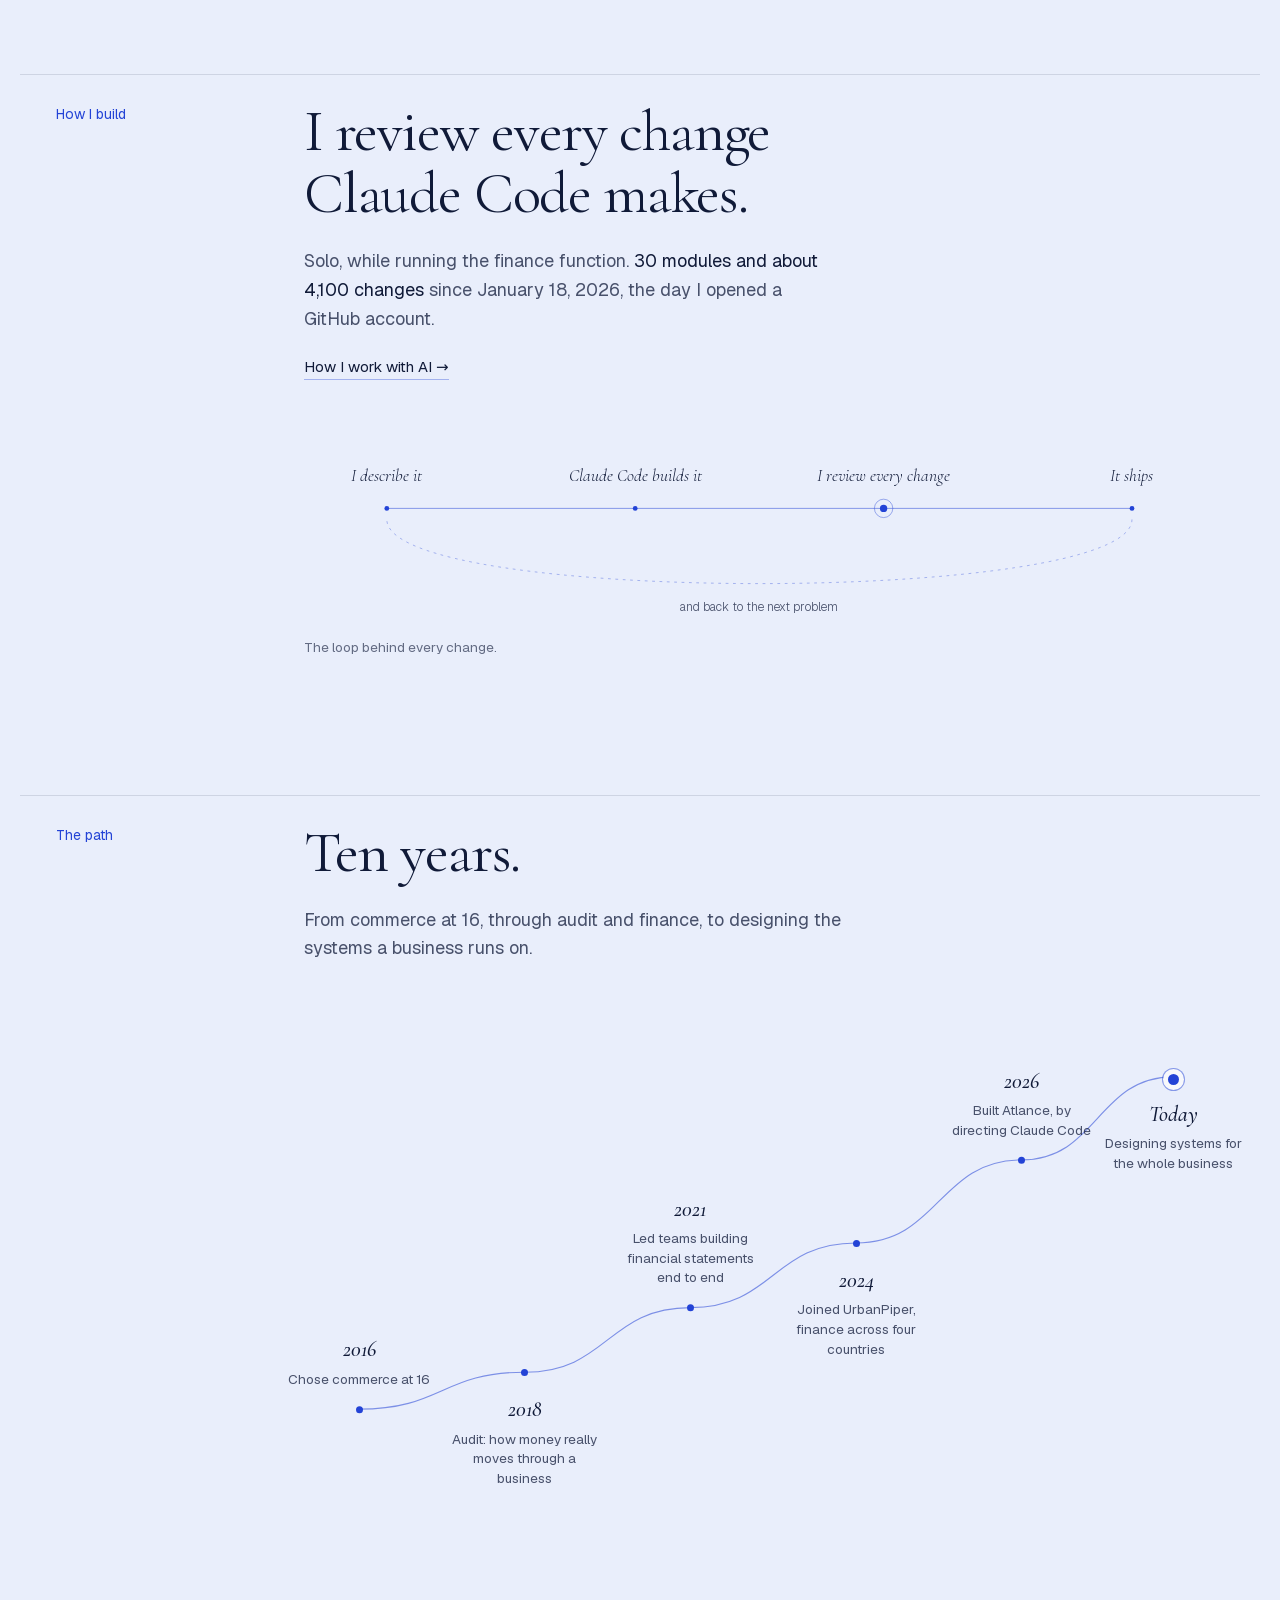
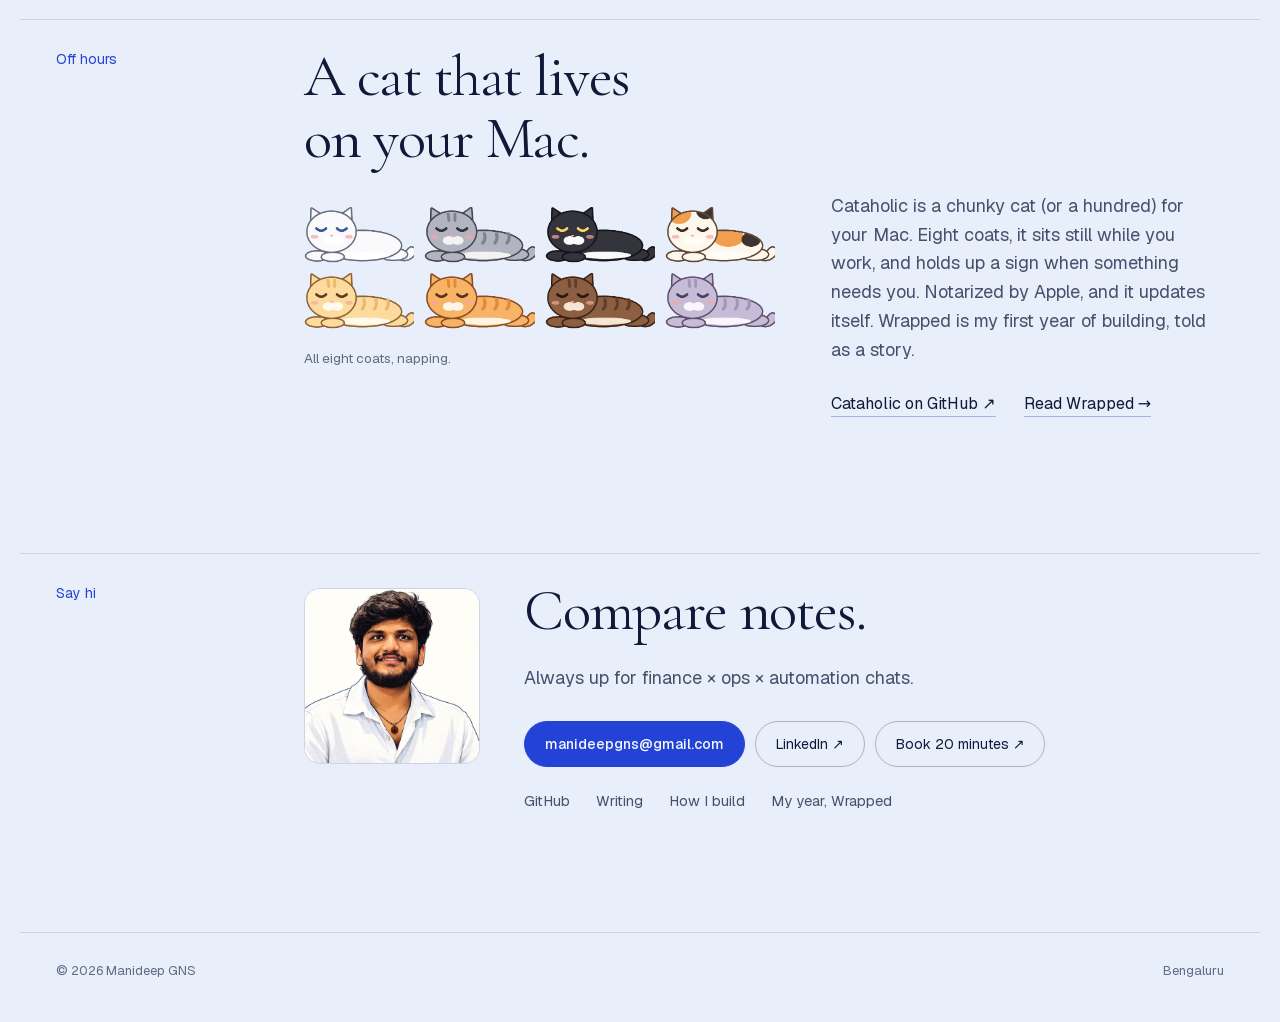
==== commit 8d3bc376: "fix(site): page and stylesheet can no longer get out of step in the browser Root cause: Cloudflare s" ====
--- a/index.html
+++ b/index.html
@@ -24,8 +24,8 @@
 <link rel="preload" href="fonts/cormorant.woff2" as="font" type="font/woff2" crossorigin>
 <link rel="preload" href="fonts/cormorant-italic.woff2" as="font" type="font/woff2" crossorigin>
 <link rel="preload" href="fonts/geist.woff2" as="font" type="font/woff2" crossorigin>
-<script src="assets/theme.js"></script>
-<link rel="stylesheet" href="assets/site.css">
+<script src="assets/theme.js?v=20261012"></script>
+<link rel="stylesheet" href="assets/site.css?v=20261012">
 <script type="application/ld+json">
 {
   "@context": "https://schema.org",
@@ -320,8 +320,8 @@
 </main>
 <footer class="foot"><span>© 2026 Manideep GNS</span><span>Bengaluru</span></footer>
 
-<script src="assets/sky.js" defer></script>
-<script src="assets/art.js"></script>
+<script src="assets/sky.js?v=20261012" defer></script>
+<script src="assets/art.js?v=20261012"></script>
 <script>
 // colours for the canvases come from the theme in site.css (r,g,b triples)
 const tok = () => { const c = getComputedStyle(document.documentElement), v = n => c.getPropertyValue(n).trim()
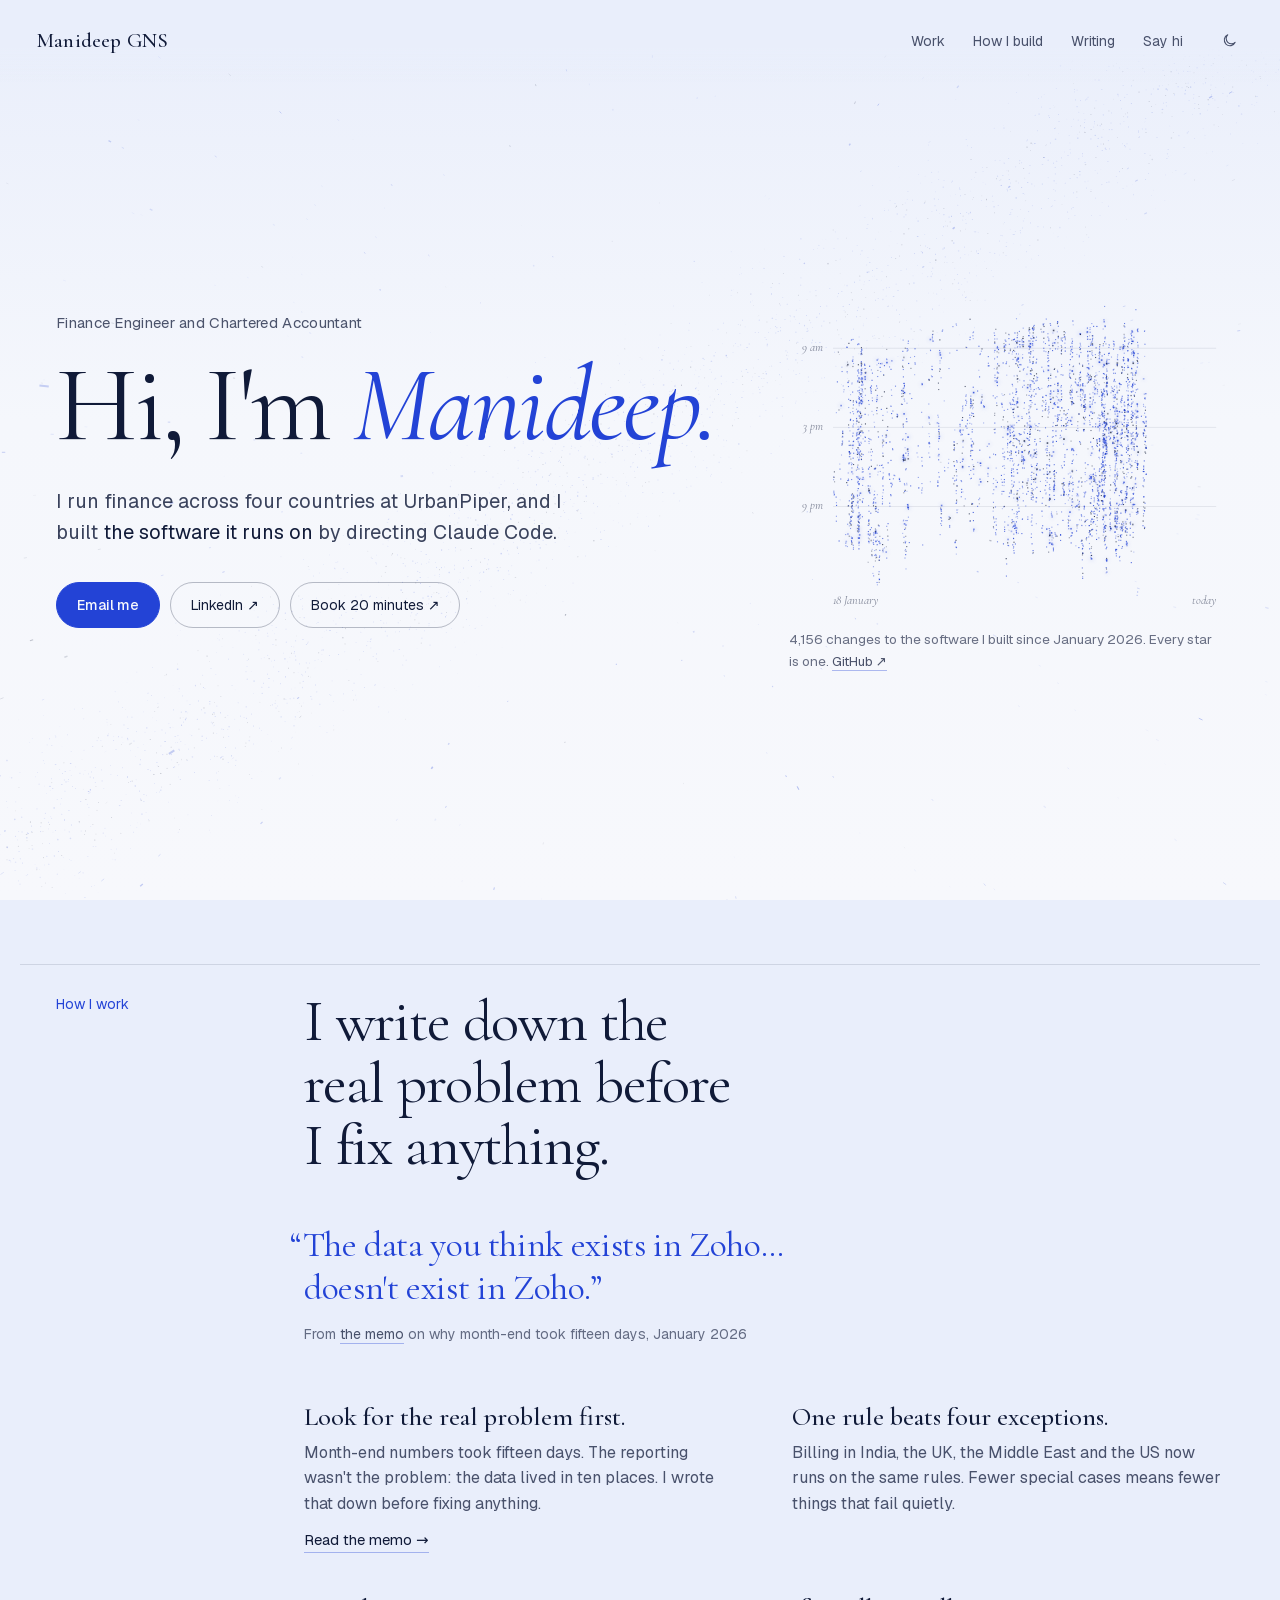
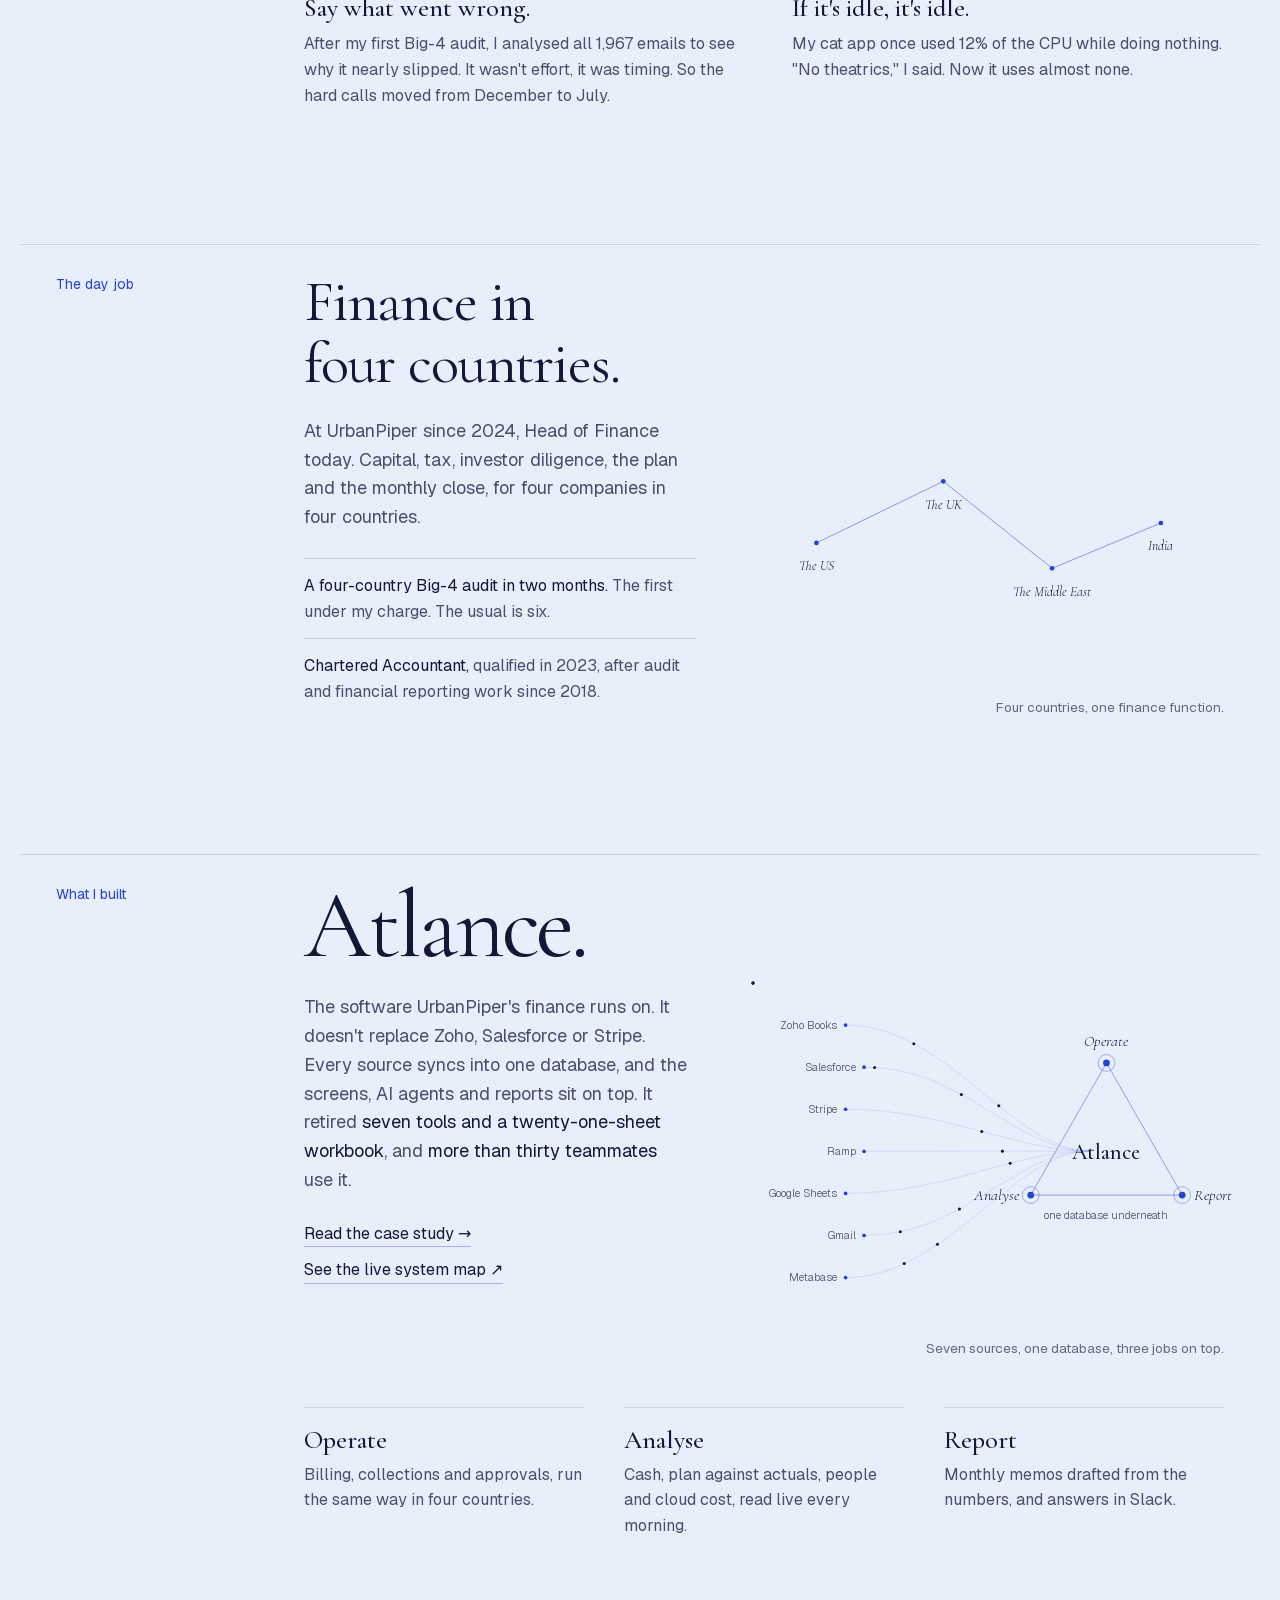
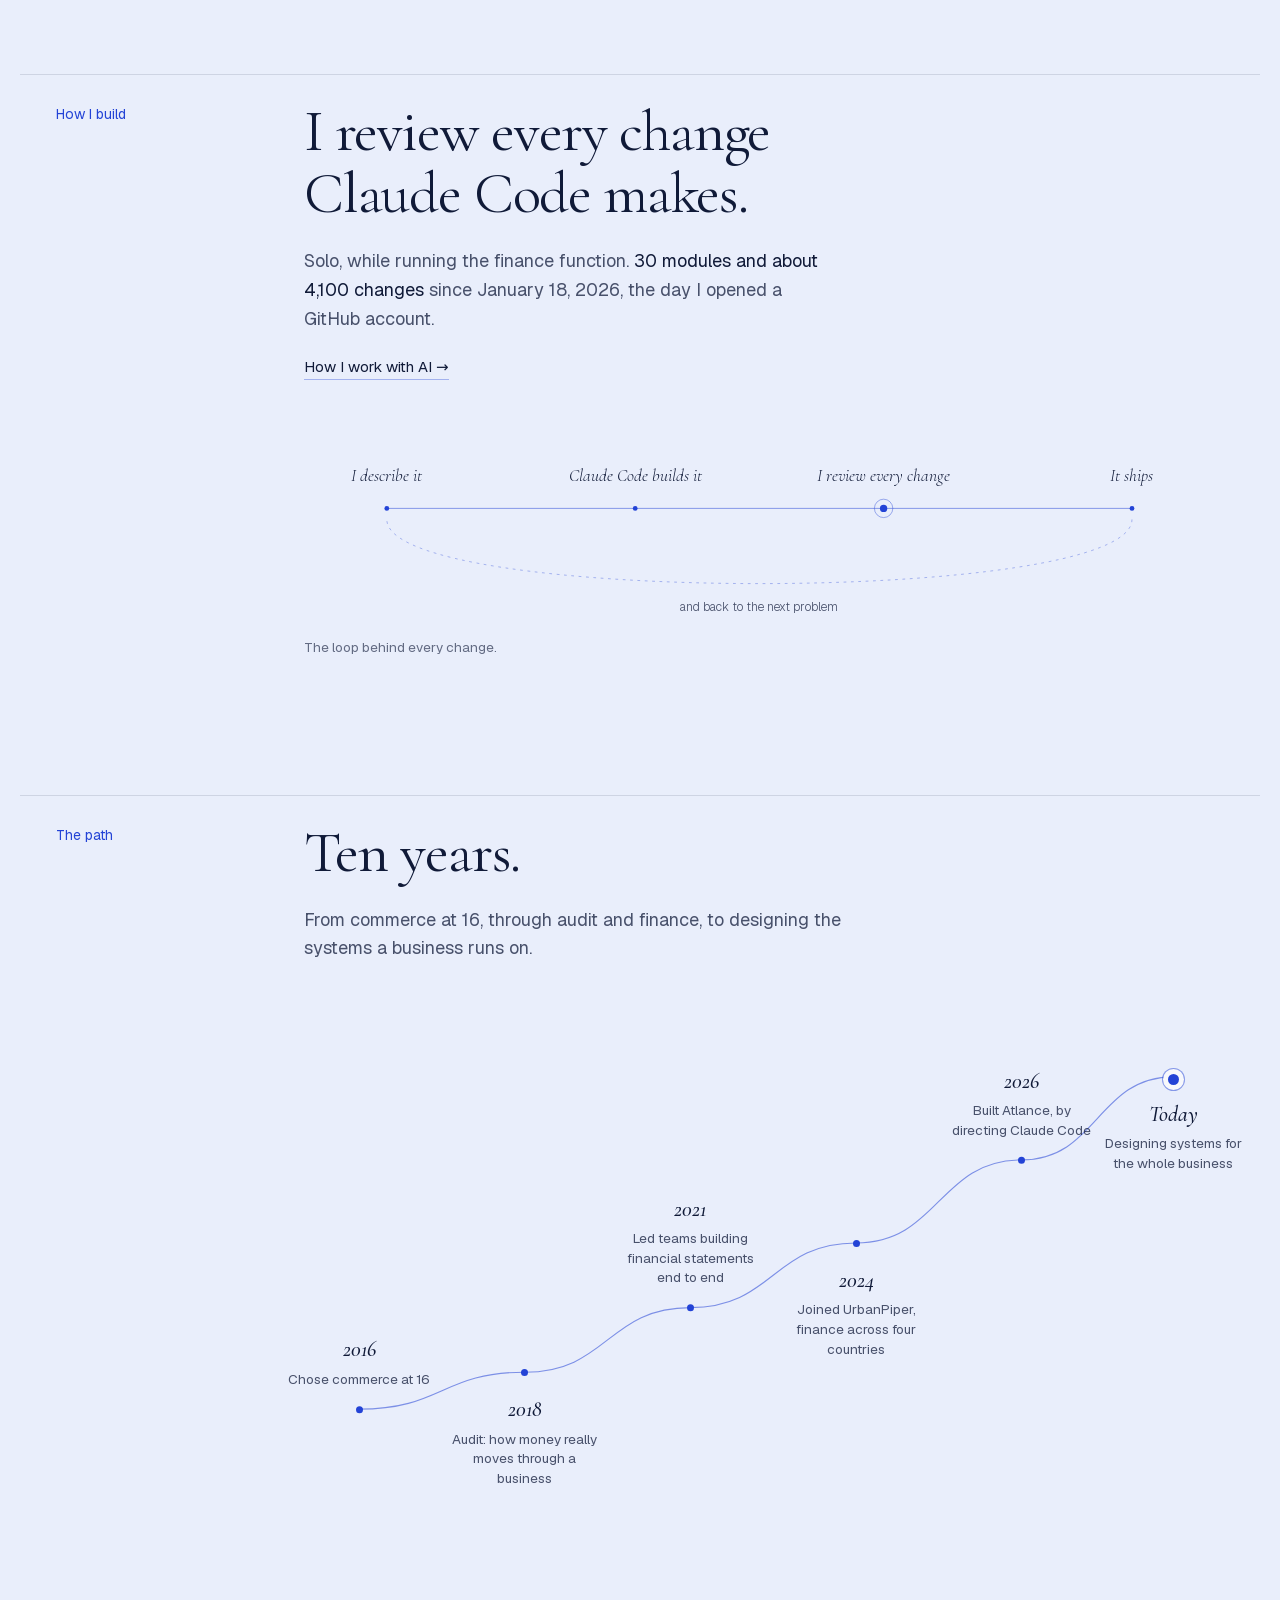
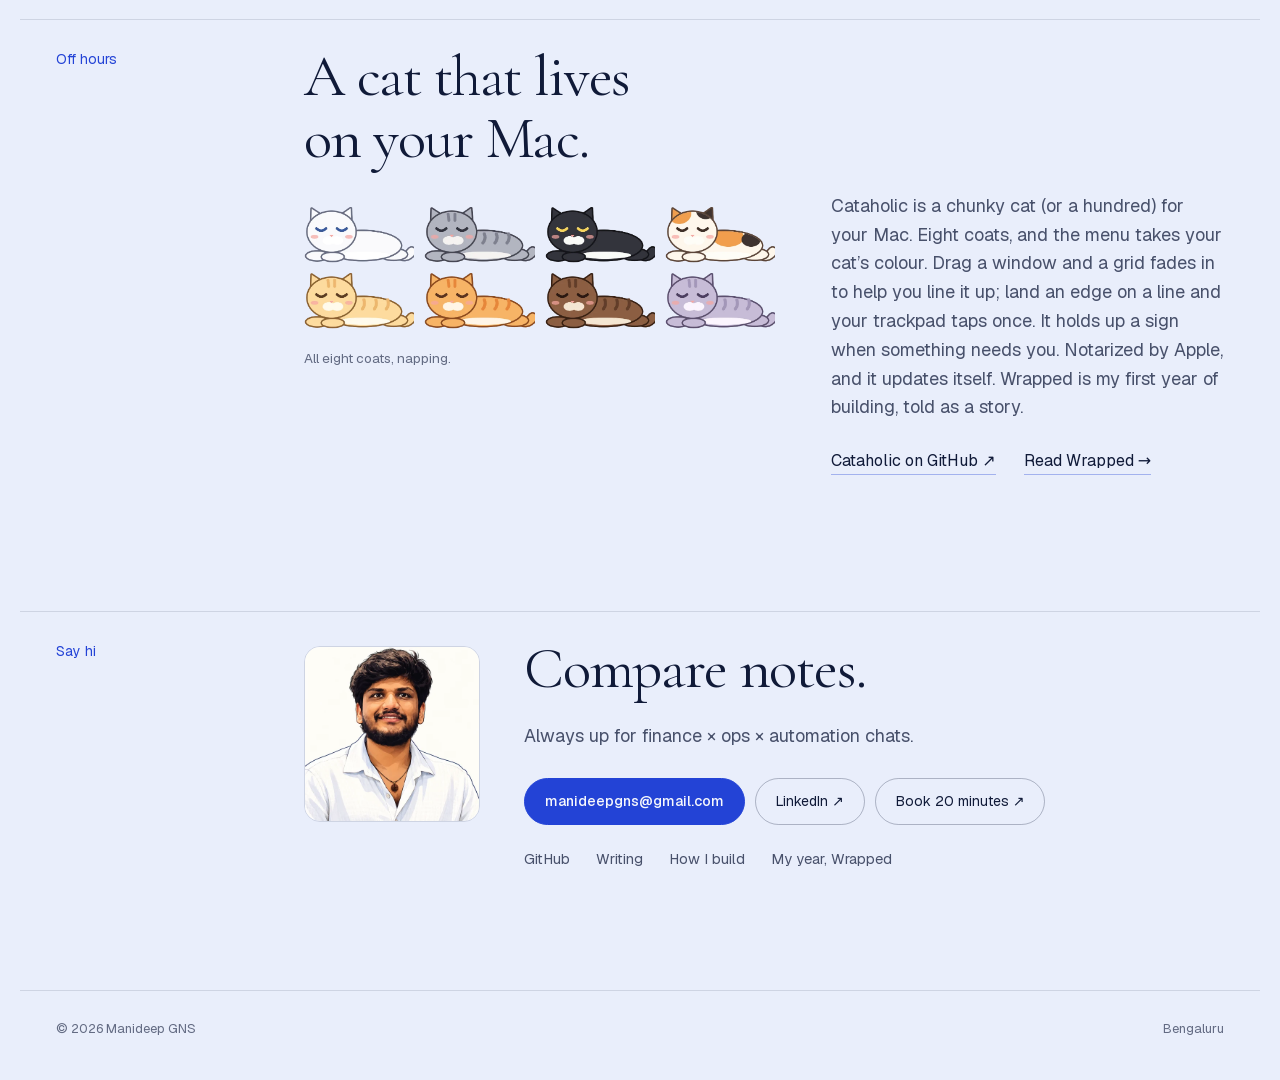
==== commit f77df317: "copy(home): Cataholic off-hours blurb catches up with v0.4 — window grid, coat-coloured menu" ====
--- a/index.html
+++ b/index.html
@@ -285,7 +285,7 @@
       <h2>A cat that lives on your Mac.</h2>
       <div class="two flip">
         <div>
-          <p class="body">Cataholic is a chunky cat (or a hundred) for your Mac. Eight coats, it sits still while you work, and holds up a sign when something needs you. Notarized by Apple, and it updates itself. Wrapped is my first year of building, told as a story.</p>
+          <p class="body">Cataholic is a chunky cat (or a hundred) for your Mac. Eight coats, and the menu takes your cat’s colour. Drag a window and a grid fades in to help you line it up; land an edge on a line and your trackpad taps once. It holds up a sign when something needs you. Notarized by Apple, and it updates itself. Wrapped is my first year of building, told as a story.</p>
           <p class="row"><a href="https://github.com/manideepgns-fin/cataholic">Cataholic on GitHub ↗</a><a href="wrapped/">Read Wrapped →</a></p>
         </div>
         <figure class="art">
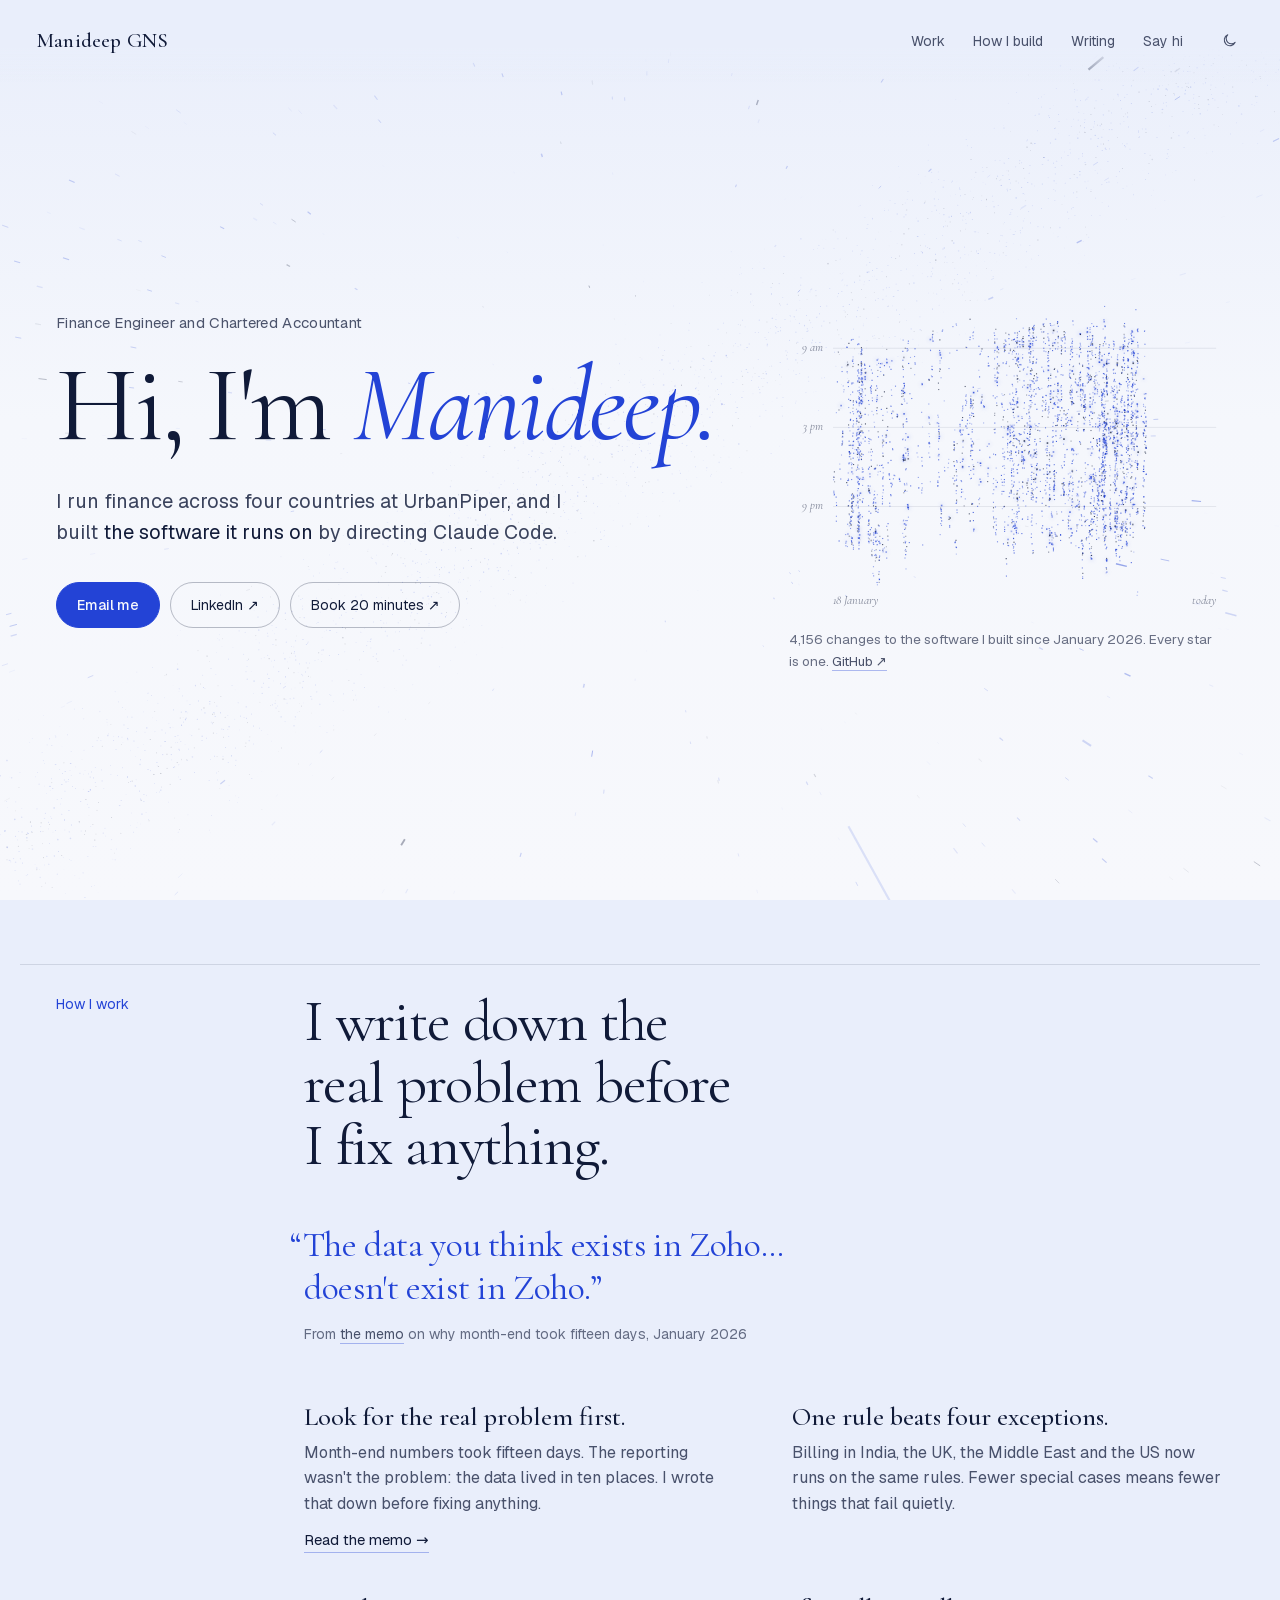
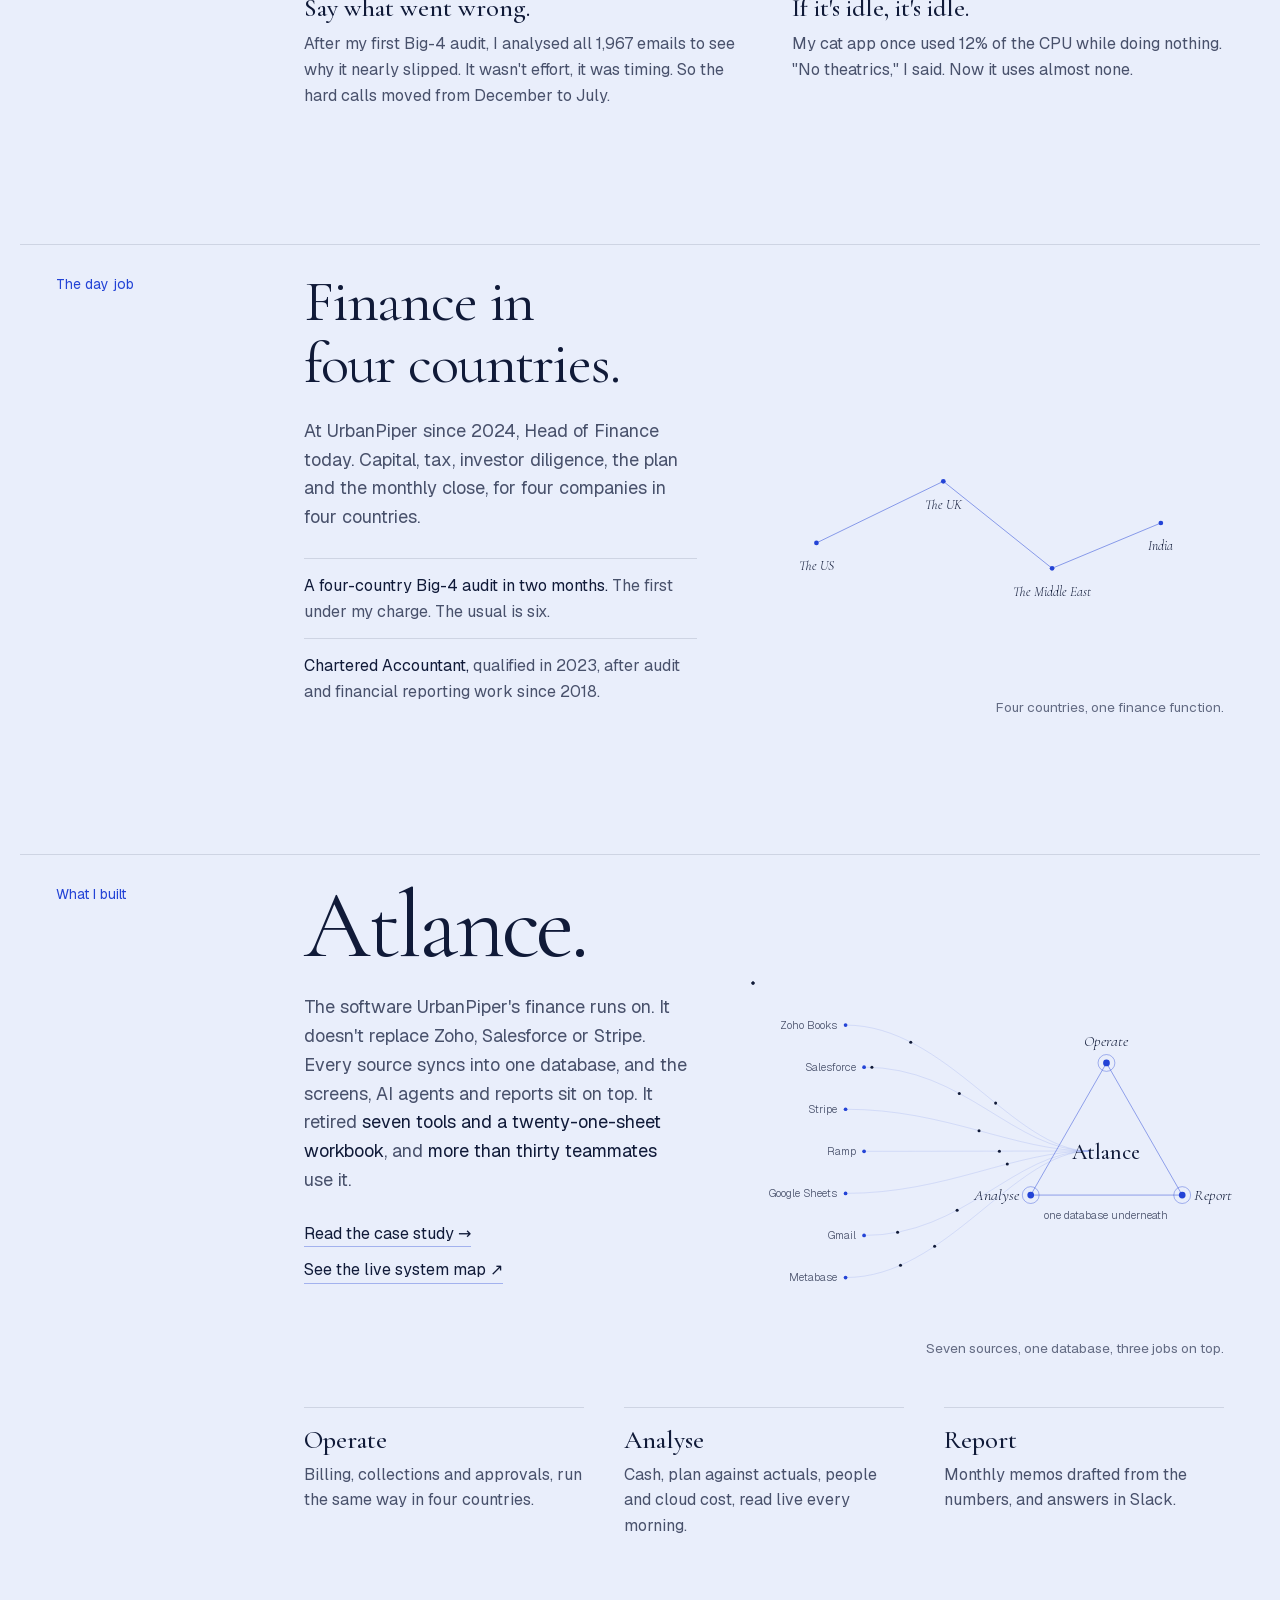
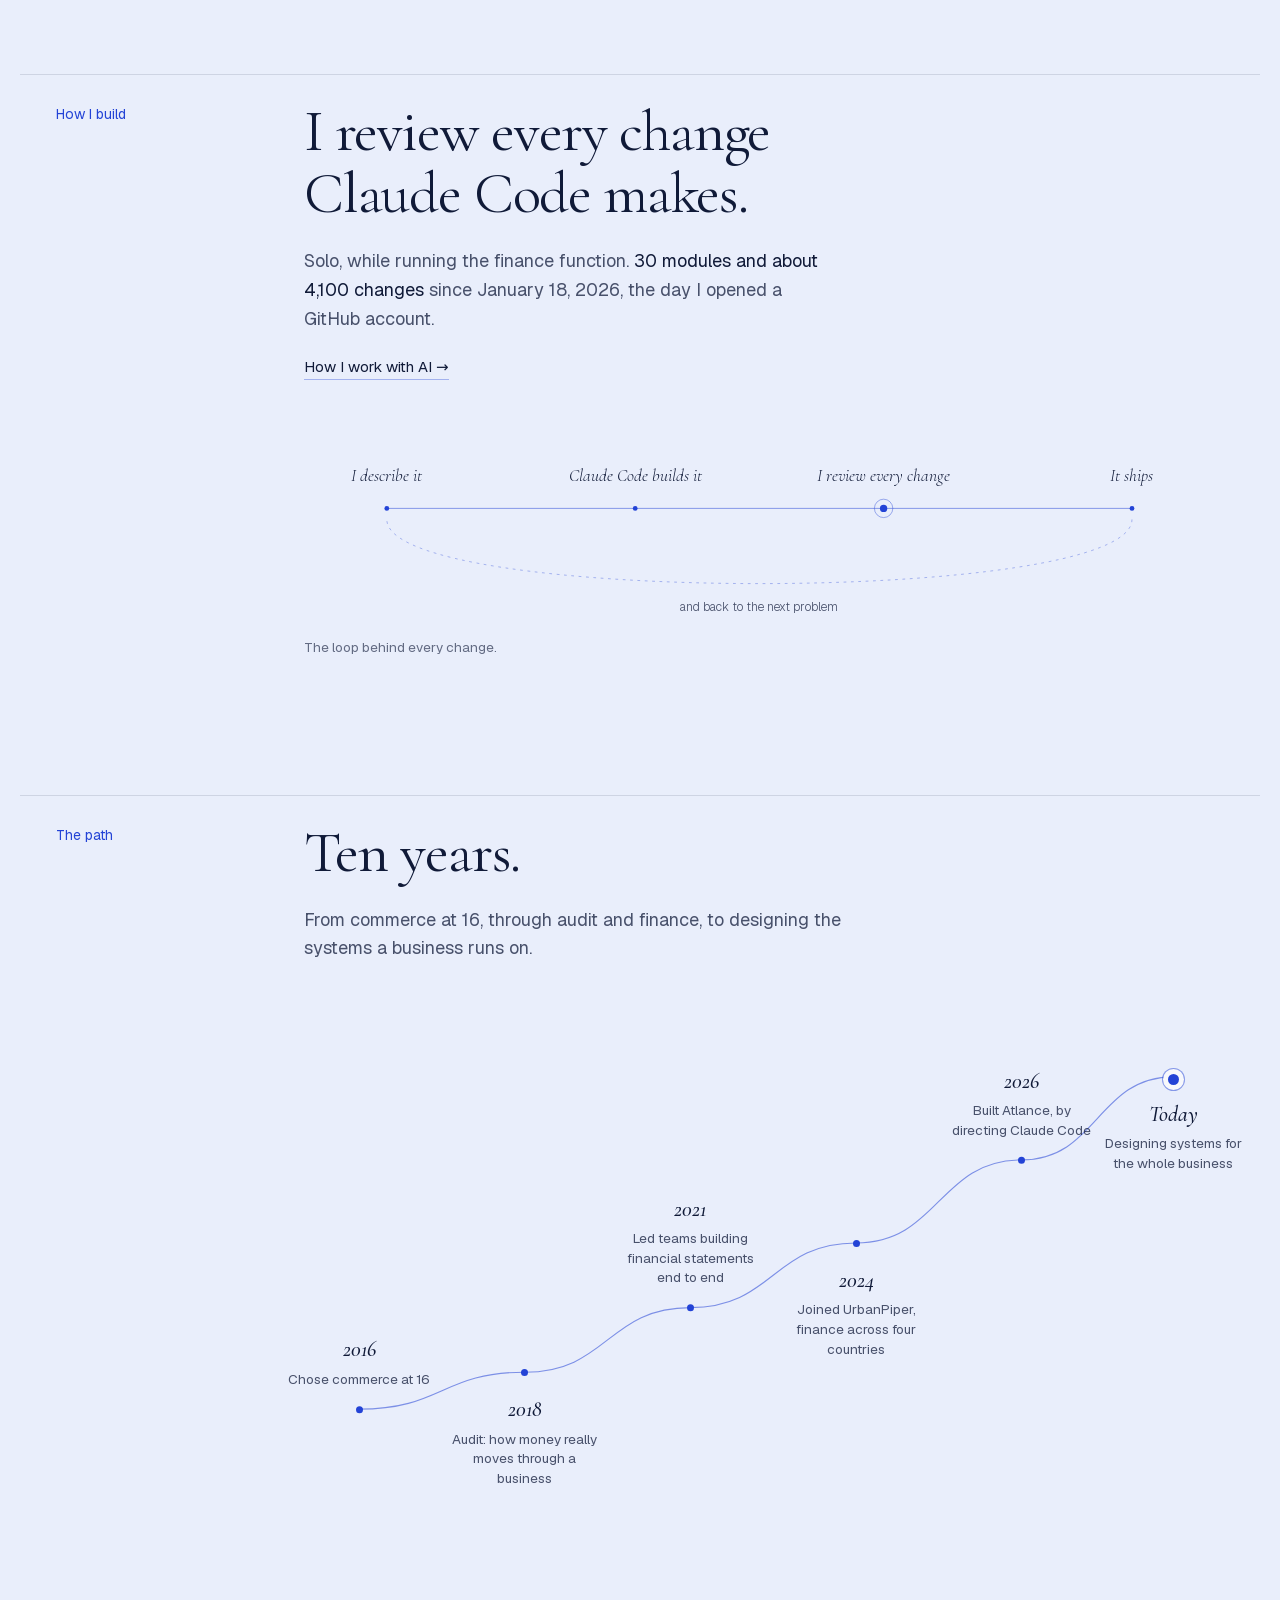
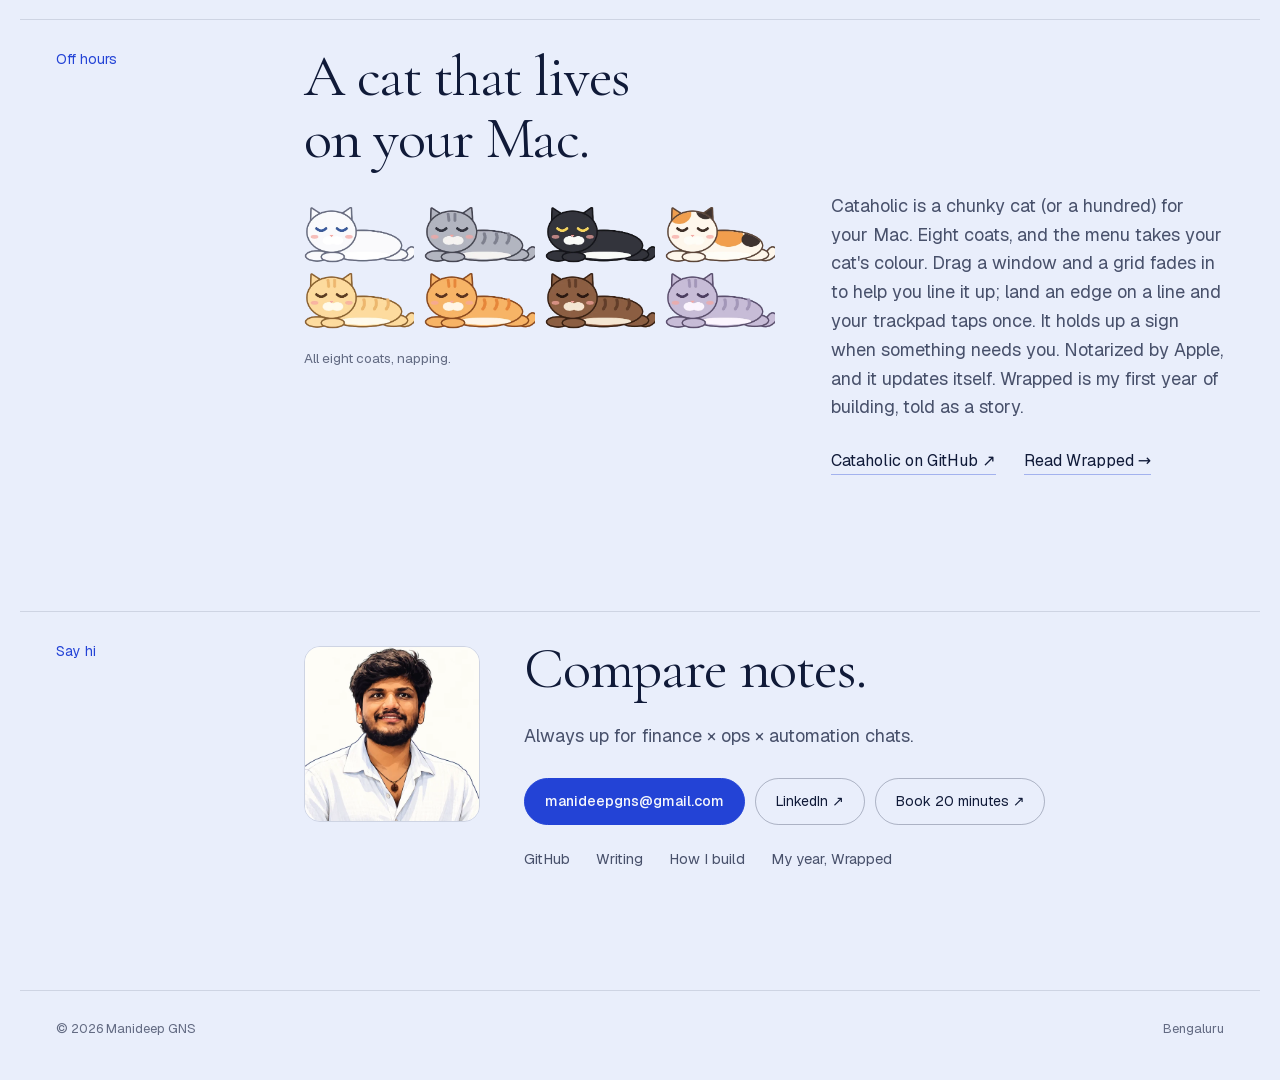
==== commit d5dfabd1: "copy(home): straight apostrophe, matching the page" ====
--- a/index.html
+++ b/index.html
@@ -285,7 +285,7 @@
       <h2>A cat that lives on your Mac.</h2>
       <div class="two flip">
         <div>
-          <p class="body">Cataholic is a chunky cat (or a hundred) for your Mac. Eight coats, and the menu takes your cat’s colour. Drag a window and a grid fades in to help you line it up; land an edge on a line and your trackpad taps once. It holds up a sign when something needs you. Notarized by Apple, and it updates itself. Wrapped is my first year of building, told as a story.</p>
+          <p class="body">Cataholic is a chunky cat (or a hundred) for your Mac. Eight coats, and the menu takes your cat's colour. Drag a window and a grid fades in to help you line it up; land an edge on a line and your trackpad taps once. It holds up a sign when something needs you. Notarized by Apple, and it updates itself. Wrapped is my first year of building, told as a story.</p>
           <p class="row"><a href="https://github.com/manideepgns-fin/cataholic">Cataholic on GitHub ↗</a><a href="wrapped/">Read Wrapped →</a></p>
         </div>
         <figure class="art">
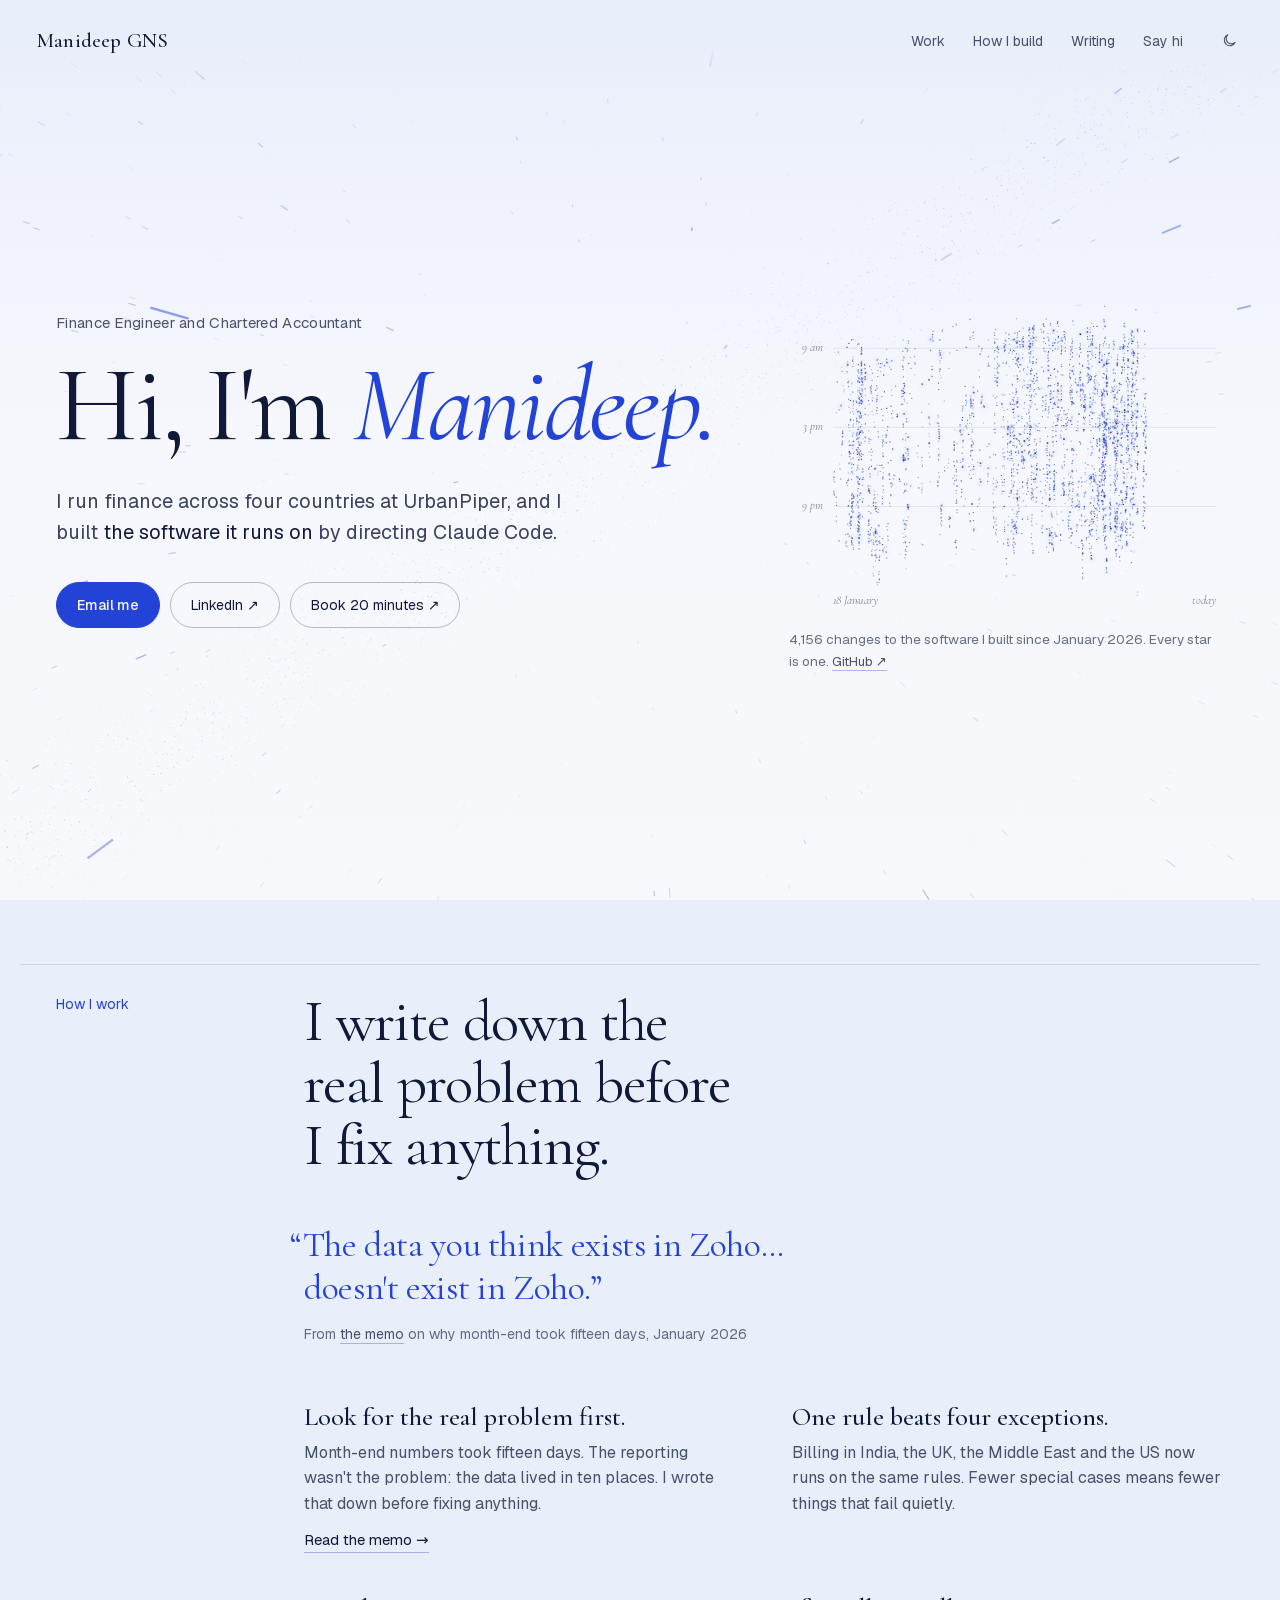
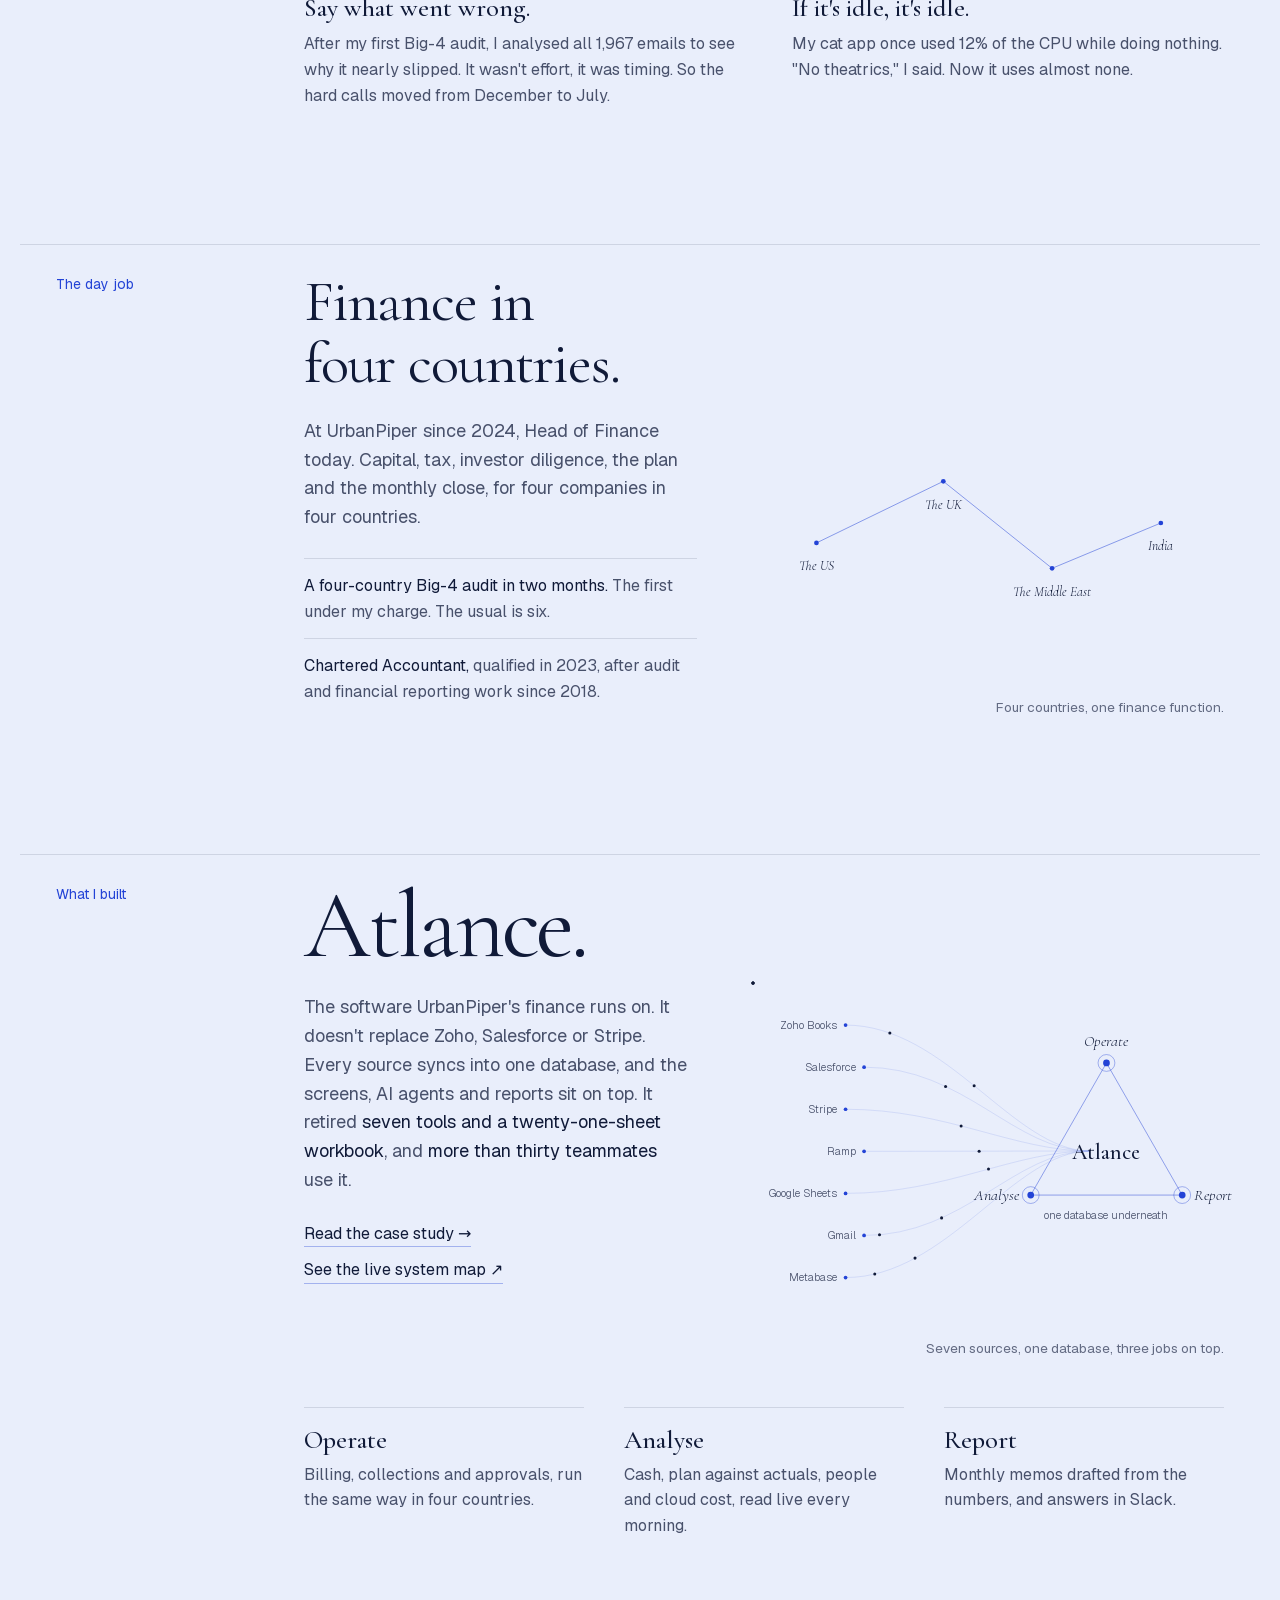
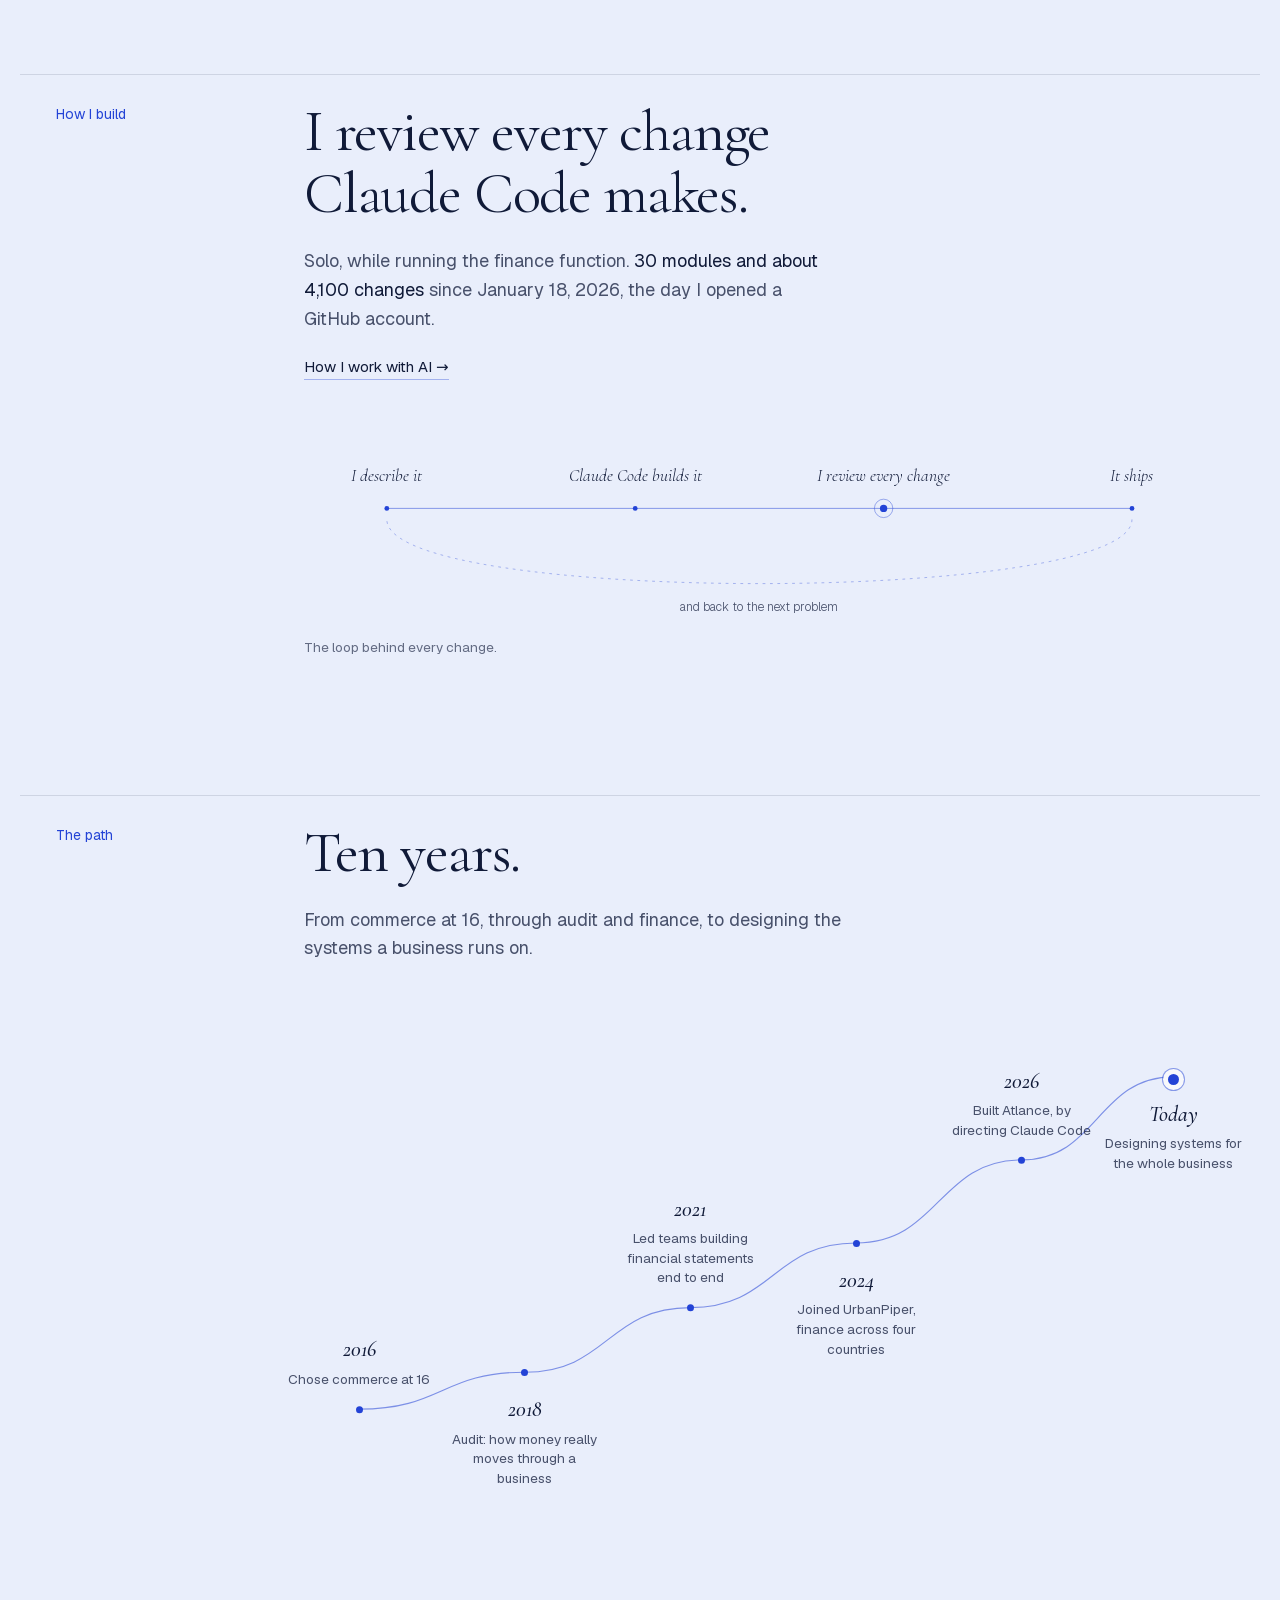
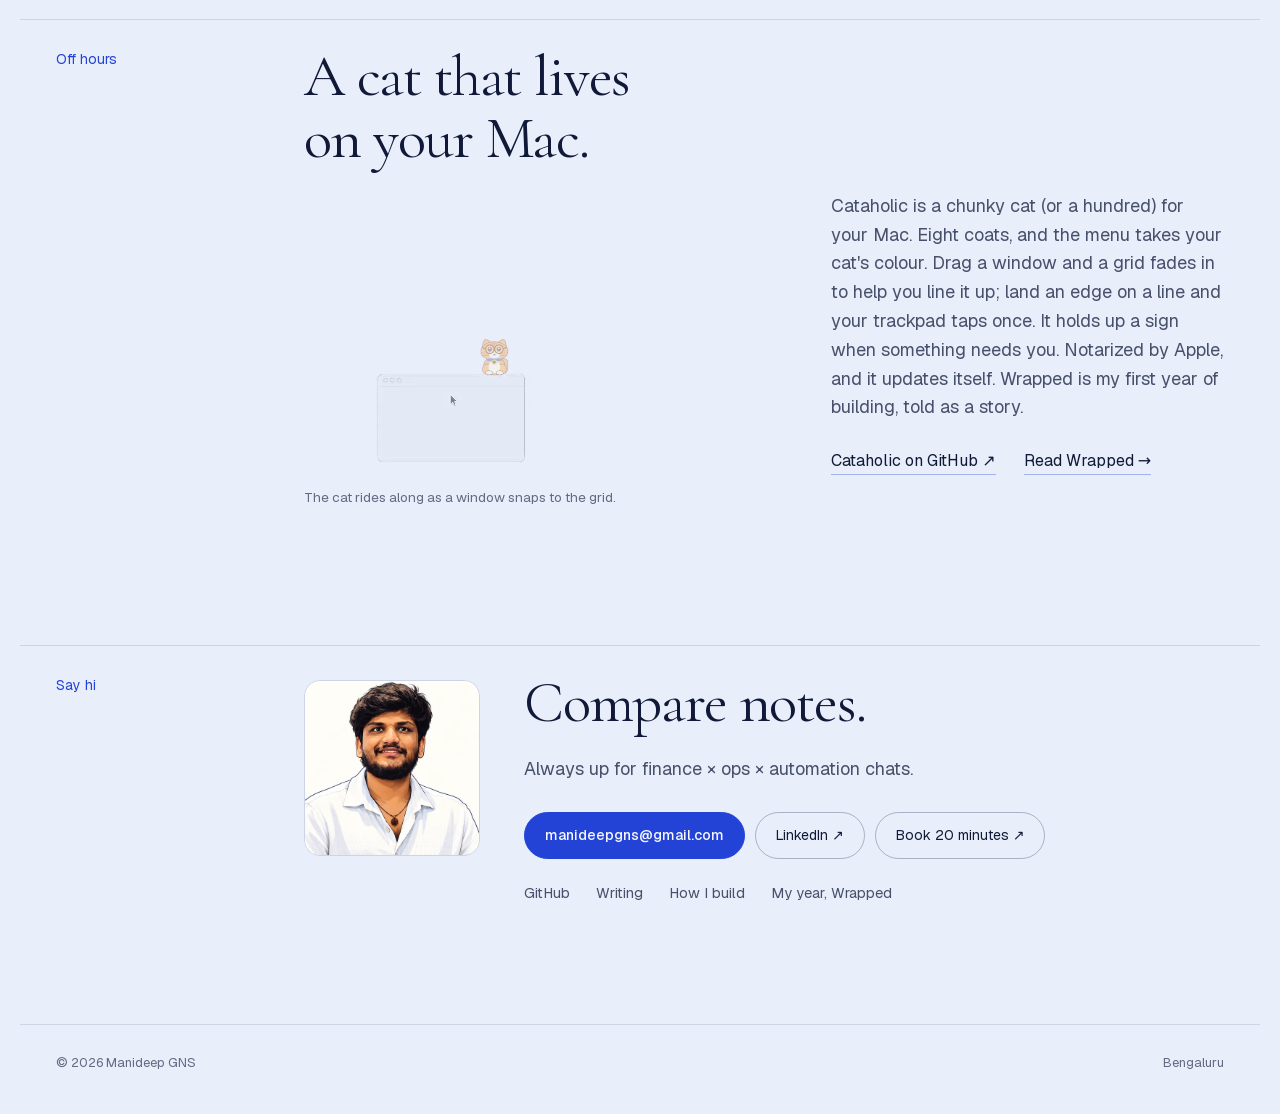
==== commit 23d8e3c2: "feat(home): Cataholic shows the window grid with the cat riding along — one clip per sky, a still wh" ====
--- a/index.html
+++ b/index.html
@@ -114,11 +114,16 @@
   .art.loop { margin-top: 64px } .art.loop svg { max-width: none; margin: 0 } .art.loop figcaption { text-align: left }
   /* off hours, mirrored so the page doesn't repeat one split: the cats lead */
   .two.flip { grid-template-columns: minmax(0, 1.2fr) minmax(0, 1fr) } .two.flip > .art { order: -1; margin-top: 34px }
-  .two.flip .naps { margin: 0 } .two.flip .art figcaption { text-align: left }
-
-  /* off hours: Cataholic's eight coats, napping */
-  .naps { display: grid; grid-template-columns: repeat(4, minmax(0, 1fr)); gap: 6px 10px; max-width: 480px; margin: 0 0 0 auto }
-  .naps img { width: 100%; height: auto; aspect-ratio: 368 / 200; object-fit: cover; object-position: 50% 71%; filter: brightness(.88) }
+  .two.flip .clip { margin: 0 } .two.flip .art figcaption { text-align: left }
+
+  /* off hours: Cataholic's window grid, one clip per sky; a still when motion is off */
+  .clip { max-width: 480px; margin: 0 0 0 auto }
+  .clip > * { display: none; width: 100%; height: auto; aspect-ratio: 16 / 9 }
+  [data-theme="dark"] .clip video.night, [data-theme="light"] .clip video.day { display: block }
+  @media (prefers-reduced-motion: reduce) {
+    .clip video { display: none !important }
+    [data-theme="dark"] .clip img.night, [data-theme="light"] .clip img.day { display: block }
+  }
   .row { display: flex; flex-wrap: wrap; gap: 10px 28px; margin-top: 26px; font-size: 16px; color: var(--ink) }
   .row a { border-bottom: 1px solid rgba(var(--ink-rgb),.3); transition: border-color .3s }
   .row a:hover { border-color: var(--ink) }
@@ -141,7 +146,6 @@
   [data-theme="light"] .link:hover, [data-theme="light"] .row a:hover, [data-theme="light"] .when figcaption a:hover, [data-theme="light"] .pq figcaption a:hover { border-color: var(--accent); color: var(--accent) }
   [data-theme="light"] .path li::before { background: var(--accent); box-shadow: none }
   [data-theme="light"] .path li.now::before { box-shadow: 0 0 0 5px var(--on-ink), 0 0 0 6px rgba(var(--accent-rgb),.5) }
-  [data-theme="light"] .naps img { filter: none }
 
   @media (max-width: 820px) {
     .intro { grid-template-columns: minmax(0, 1fr); gap: 0; padding: 88px 20px 56px }
@@ -164,7 +168,7 @@
     .path li b, .path li span { text-align: left }
     .art svg { margin: 0 auto; max-width: 420px }
     .art figcaption { text-align: center }
-    .naps, .two.flip .naps { margin: 0 auto }
+    .clip, .two.flip .clip { margin: 0 auto }
     .two.flip > .art { order: 0 } .two.flip .art figcaption { text-align: center }
     .art.loop { margin-top: 44px } .art.loop svg { max-width: 360px }
     #hi { padding-bottom: 88px }
@@ -289,8 +293,8 @@
           <p class="row"><a href="https://github.com/manideepgns-fin/cataholic">Cataholic on GitHub ↗</a><a href="wrapped/">Read Wrapped →</a></p>
         </div>
         <figure class="art">
-          <div class="naps" aria-hidden="true"><img src="assets/cats/snow-nap.webp" width="368" height="496" alt="" loading="lazy"><img src="assets/cats/smokey-nap.webp" width="368" height="496" alt="" loading="lazy"><img src="assets/cats/tux-nap.webp" width="368" height="496" alt="" loading="lazy"><img src="assets/cats/patches-nap.webp" width="368" height="496" alt="" loading="lazy"><img src="assets/cats/butter-nap.webp" width="368" height="496" alt="" loading="lazy"><img src="assets/cats/ginger-nap.webp" width="368" height="496" alt="" loading="lazy"><img src="assets/cats/cocoa-nap.webp" width="368" height="496" alt="" loading="lazy"><img src="assets/cats/lilac-nap.webp" width="368" height="496" alt="" loading="lazy"></div>
-          <figcaption>All eight coats, napping.</figcaption>
+          <div class="clip" aria-hidden="true"><video class="day" autoplay muted loop playsinline width="960" height="540" poster="assets/grid/grid-light-poster.png"><source src="assets/grid/grid-light.mov" type='video/quicktime; codecs="hvc1"'><source src="assets/grid/grid-light.webm" type="video/webm"></video><video class="night" autoplay muted loop playsinline width="960" height="540" poster="assets/grid/grid-dark-poster.png"><source src="assets/grid/grid-dark.mov" type='video/quicktime; codecs="hvc1"'><source src="assets/grid/grid-dark.webm" type="video/webm"></video><img class="day" src="assets/grid/grid-light-still.png" width="960" height="540" alt="" loading="lazy"><img class="night" src="assets/grid/grid-dark-still.png" width="960" height="540" alt="" loading="lazy"></div>
+          <figcaption>The cat rides along as a window snaps to the grid.</figcaption>
         </figure>
       </div>
     </div>
